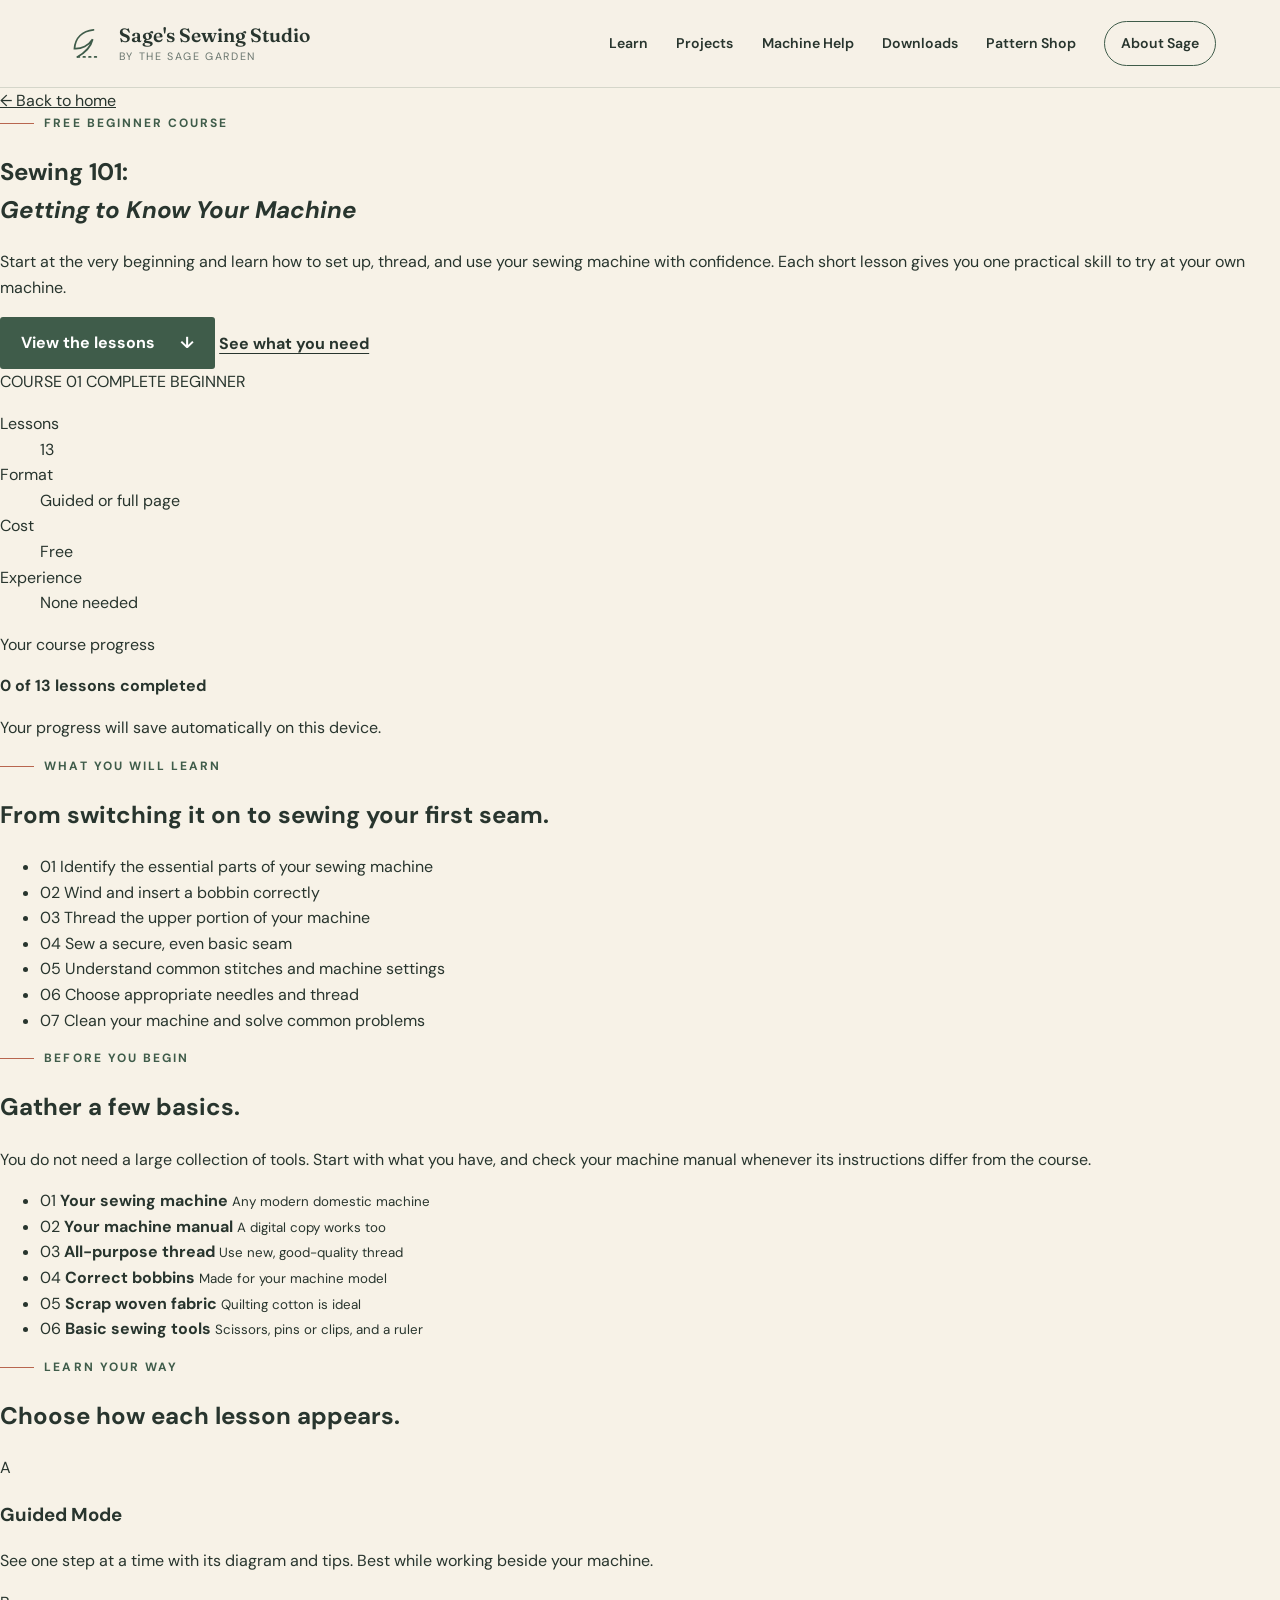
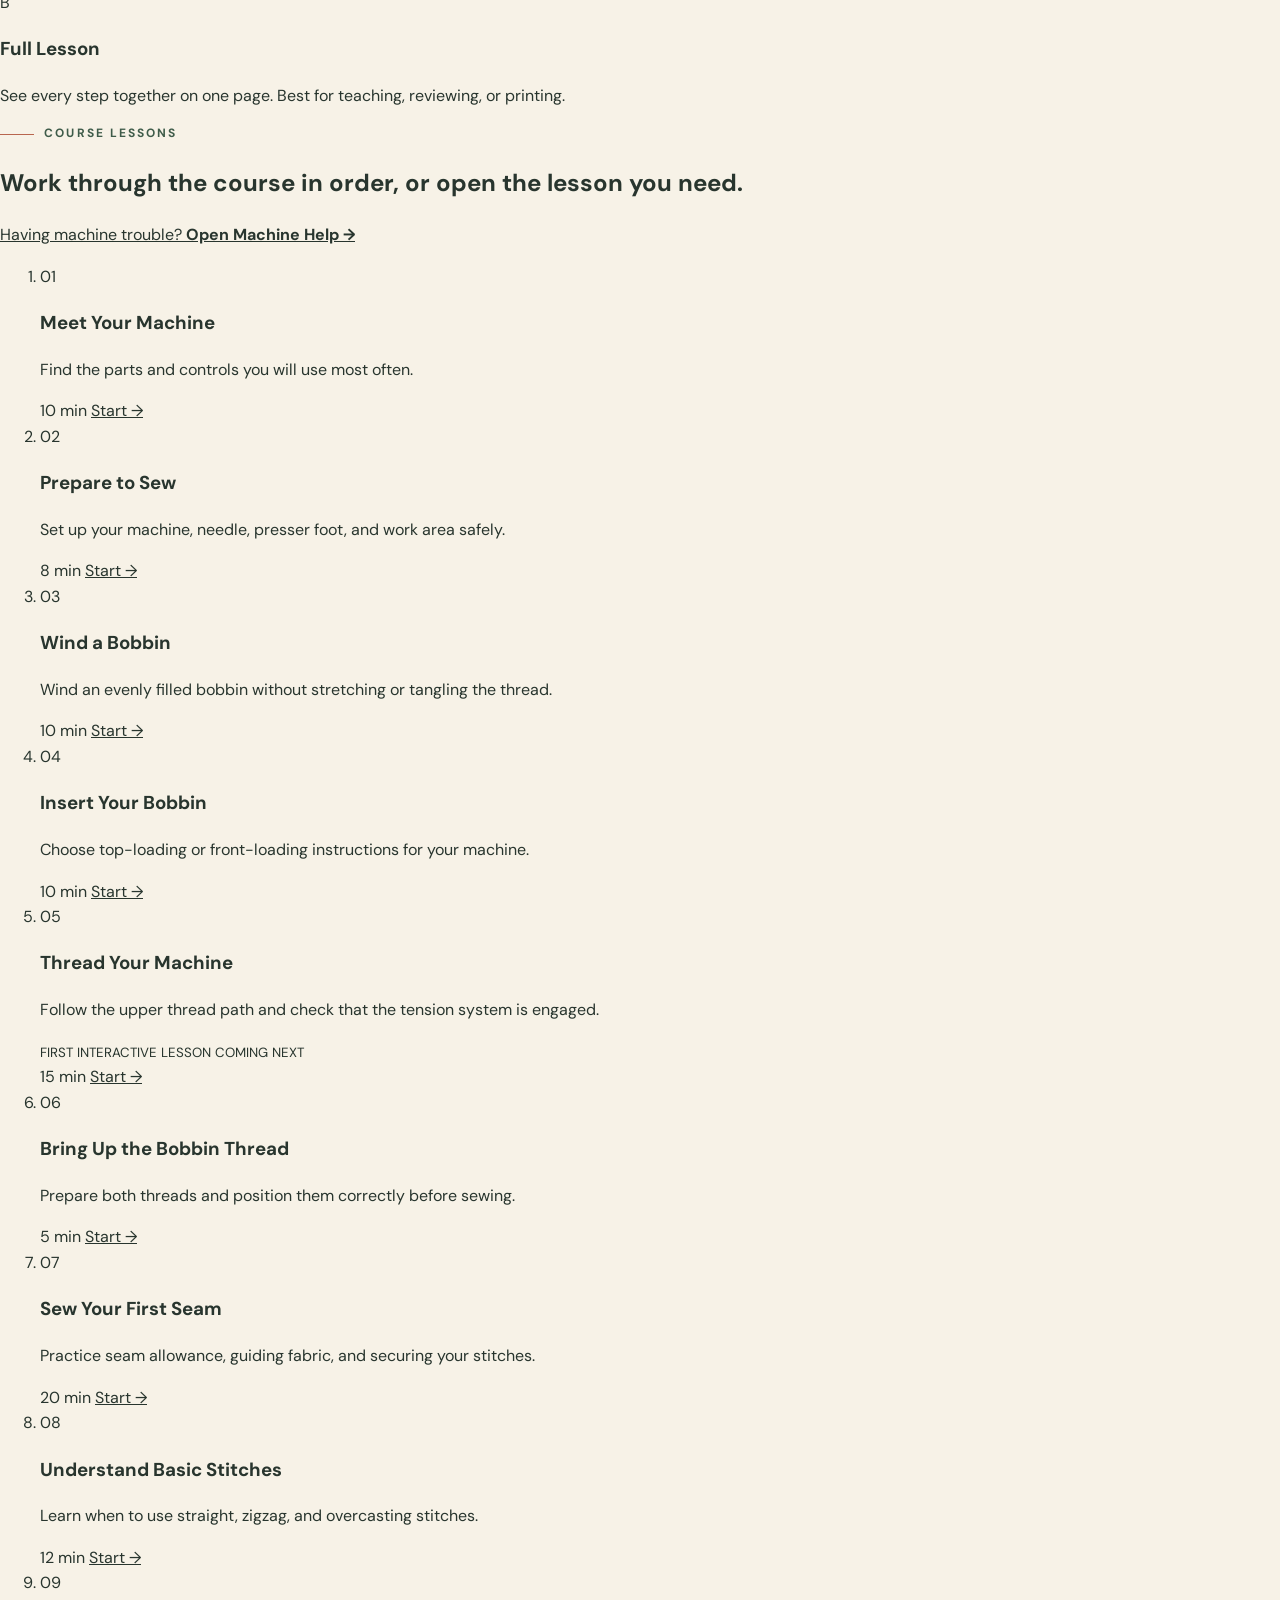
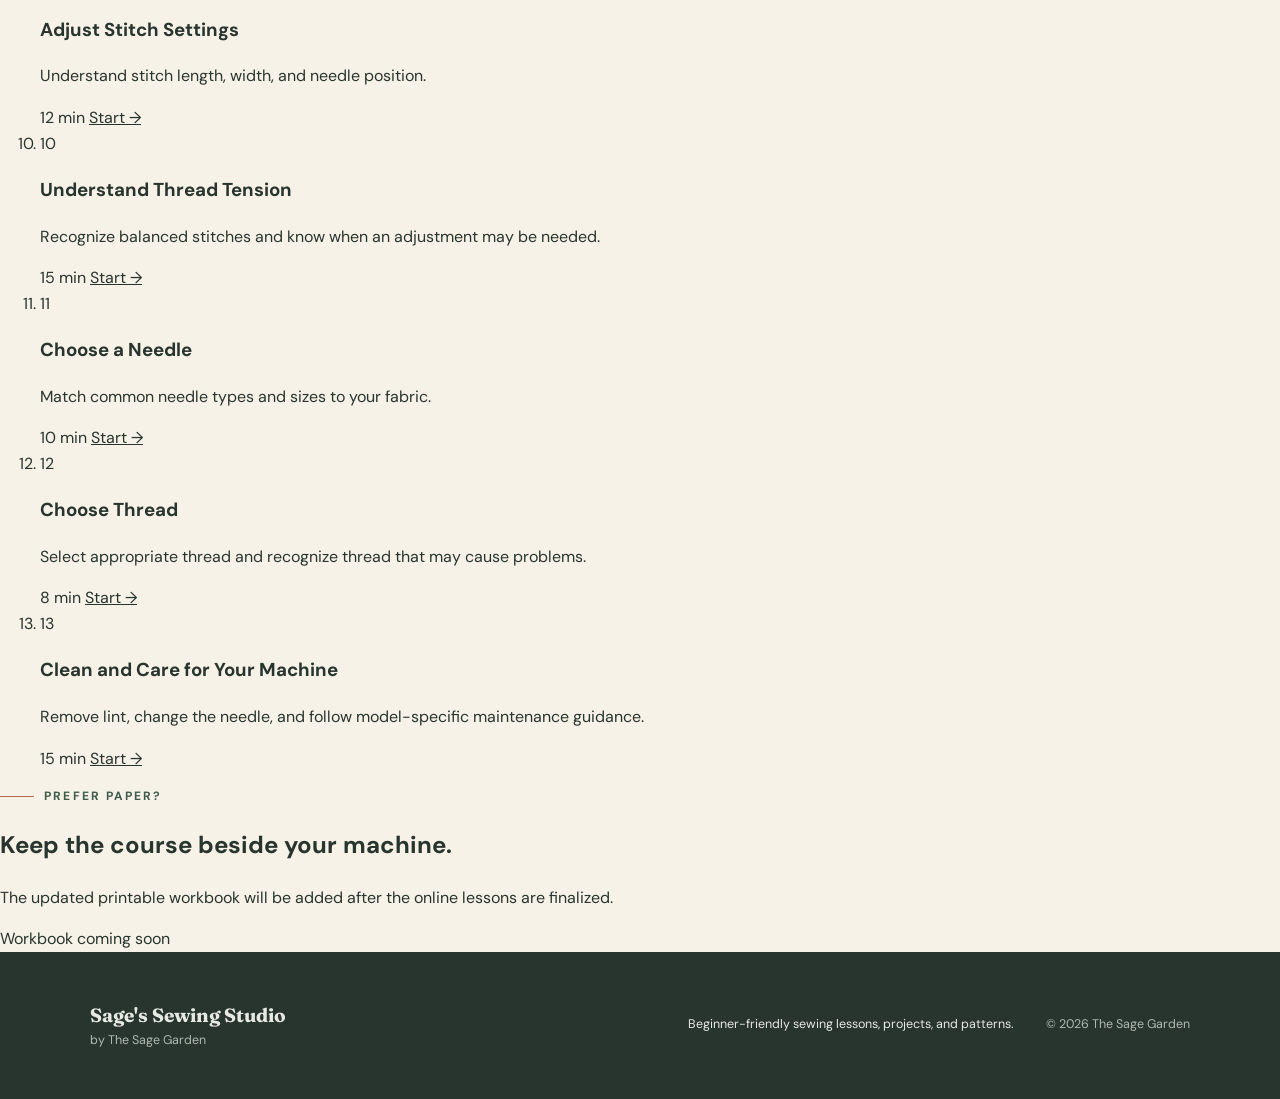
==== course.html @ c6ded62c "Add course.html for Sewing 101 beginner course This HTML file contains the structure and content for" ====
<!doctype html>
<html lang="en">
  <head>
    <meta charset="UTF-8" />
    <meta name="viewport" content="width=device-width, initial-scale=1" />
    <meta
      name="description"
      content="Sewing 101 is a free beginner sewing course from Sage's Sewing Studio."
    />
    <title>Sewing 101 | Sage's Sewing Studio</title>

    <link rel="preconnect" href="https://fonts.googleapis.com" />
    <link rel="preconnect" href="https://fonts.gstatic.com" crossorigin />

    <link
      href="https://fonts.googleapis.com/css2?family=DM+Sans:wght@400;500;600;700&family=Fraunces:opsz,wght@9..144,500;9..144,600&display=swap"
      rel="stylesheet"
    />

    <link rel="stylesheet" href="styles.css" />
    <link rel="stylesheet" href="course.css" />

    <link
      rel="icon"
      type="image/svg+xml"
      href="data:image/svg+xml,%3Csvg xmlns='http://www.w3.org/2000/svg' viewBox='0 0 64 64'%3E%3Crect width='64' height='64' rx='16' fill='%233f5c4a'/%3E%3Cpath d='M41 13c-13 2-22 10-23 23 8 1 17-3 22-10-2 8-8 15-18 20' fill='none' stroke='%23fbf8f0' stroke-width='4' stroke-linecap='round'/%3E%3C/svg%3E"
    />
  </head>

  <body>
    <a class="skip-link" href="#main-content">Skip to content</a>

    <header class="site-header">
      <a class="brand" href="index.html" aria-label="Sage's Sewing Studio home">
        <svg class="brand-mark" viewBox="0 0 52 52" aria-hidden="true">
          <path
            d="M36.5 8.5C22.8 10 14 18.2 13 31.7c8.5.6 17.7-3.8 22.5-11.5-2.2 9-8.5 16.2-19 21.8"
          />
          <path class="stitch" d="M17 42h24" />
        </svg>

        <span>
          <strong>Sage's Sewing Studio</strong>
          <small>by The Sage Garden</small>
        </span>
      </a>

      <button
        class="menu-button"
        type="button"
        aria-expanded="false"
        aria-controls="site-nav"
      >
        <span></span>
        <span></span>
        <span></span>
        <span class="sr-only">Open navigation</span>
      </button>

      <nav id="site-nav" class="site-nav" aria-label="Main navigation">
        <a href="course.html" aria-current="page">Learn</a>
        <a href="index.html#projects">Projects</a>
        <a href="index.html#help">Machine Help</a>
        <a href="index.html#downloads">Downloads</a>
        <a href="index.html#patterns">Pattern Shop</a>
        <a class="nav-about" href="index.html#about">About Sage</a>
      </nav>
    </header>

    <main id="main-content">
      <section class="course-hero">
        <div class="course-hero-copy">
          <a class="back-link" href="index.html">← Back to home</a>

          <p class="eyebrow">
            <span></span>
            Free beginner course
          </p>

          <h1>
            Sewing 101:<br />
            <em>Getting to Know Your Machine</em>
          </h1>

          <p class="course-intro">
            Start at the very beginning and learn how to set up, thread, and use
            your sewing machine with confidence. Each short lesson gives you one
            practical skill to try at your own machine.
          </p>

          <div class="course-hero-actions">
            <a class="button button-primary" href="#lessons">
              View the lessons
              <span aria-hidden="true">↓</span>
            </a>

            <a class="text-link" href="#supplies">See what you need</a>
          </div>
        </div>

        <aside class="course-summary" aria-label="Course summary">
          <div class="summary-top">
            <span>COURSE 01</span>
            <span>COMPLETE BEGINNER</span>
          </div>

          <div class="summary-spool" aria-hidden="true">
            <div class="spool-top"></div>
            <div class="spool-thread"></div>
            <div class="spool-bottom"></div>
            <div class="spool-tail"></div>
          </div>

          <dl>
            <div>
              <dt>Lessons</dt>
              <dd>13</dd>
            </div>

            <div>
              <dt>Format</dt>
              <dd>Guided or full page</dd>
            </div>

            <div>
              <dt>Cost</dt>
              <dd>Free</dd>
            </div>

            <div>
              <dt>Experience</dt>
              <dd>None needed</dd>
            </div>
          </dl>
        </aside>
      </section>

      <section class="course-progress" aria-label="Course progress">
        <div>
          <p>Your course progress</p>
          <strong>
            <span id="completed-count">0</span> of 13 lessons completed
          </strong>
        </div>

        <div class="progress-track" aria-hidden="true">
          <span id="course-progress-bar"></span>
        </div>

        <p class="progress-note">
          Your progress will save automatically on this device.
        </p>
      </section>

      <section class="course-overview">
        <div>
          <p class="eyebrow">
            <span></span>
            What you will learn
          </p>

          <h2>From switching it on to sewing your first seam.</h2>
        </div>

        <ul class="outcome-list">
          <li>
            <span>01</span>
            Identify the essential parts of your sewing machine
          </li>

          <li>
            <span>02</span>
            Wind and insert a bobbin correctly
          </li>

          <li>
            <span>03</span>
            Thread the upper portion of your machine
          </li>

          <li>
            <span>04</span>
            Sew a secure, even basic seam
          </li>

          <li>
            <span>05</span>
            Understand common stitches and machine settings
          </li>

          <li>
            <span>06</span>
            Choose appropriate needles and thread
          </li>

          <li>
            <span>07</span>
            Clean your machine and solve common problems
          </li>
        </ul>
      </section>

      <section id="supplies" class="supplies-section">
        <div class="supplies-copy">
          <p class="eyebrow">
            <span></span>
            Before you begin
          </p>

          <h2>Gather a few basics.</h2>

          <p>
            You do not need a large collection of tools. Start with what you
            have, and check your machine manual whenever its instructions differ
            from the course.
          </p>
        </div>

        <ul class="supply-list">
          <li>
            <span aria-hidden="true">01</span>
            <strong>Your sewing machine</strong>
            <small>Any modern domestic machine</small>
          </li>

          <li>
            <span aria-hidden="true">02</span>
            <strong>Your machine manual</strong>
            <small>A digital copy works too</small>
          </li>

          <li>
            <span aria-hidden="true">03</span>
            <strong>All-purpose thread</strong>
            <small>Use new, good-quality thread</small>
          </li>

          <li>
            <span aria-hidden="true">04</span>
            <strong>Correct bobbins</strong>
            <small>Made for your machine model</small>
          </li>

          <li>
            <span aria-hidden="true">05</span>
            <strong>Scrap woven fabric</strong>
            <small>Quilting cotton is ideal</small>
          </li>

          <li>
            <span aria-hidden="true">06</span>
            <strong>Basic sewing tools</strong>
            <small>Scissors, pins or clips, and a ruler</small>
          </li>
        </ul>
      </section>

      <section class="view-options">
        <div class="view-heading">
          <p class="eyebrow">
            <span></span>
            Learn your way
          </p>

          <h2>Choose how each lesson appears.</h2>
        </div>

        <article>
          <span class="view-number">A</span>
          <h3>Guided Mode</h3>
          <p>
            See one step at a time with its diagram and tips. Best while working
            beside your machine.
          </p>
        </article>

        <article>
          <span class="view-number">B</span>
          <h3>Full Lesson</h3>
          <p>
            See every step together on one page. Best for teaching, reviewing,
            or printing.
          </p>
        </article>
      </section>

      <section id="lessons" class="lessons-section">
        <div class="lessons-heading">
          <div>
            <p class="eyebrow">
              <span></span>
              Course lessons
            </p>

            <h2>
              Work through the course in order, or open the lesson you need.
            </h2>
          </div>

          <a class="help-link" href="index.html#help">
            Having machine trouble?
            <strong>Open Machine Help →</strong>
          </a>
        </div>

        <ol class="lesson-list">
          <li class="lesson-row" data-lesson="1">
            <span class="lesson-number">01</span>

            <div>
              <h3>Meet Your Machine</h3>
              <p>Find the parts and controls you will use most often.</p>
            </div>

            <span class="lesson-time">10 min</span>

            <a href="#" aria-label="Open lesson 1, Meet Your Machine">
              Start <span>→</span>
            </a>
          </li>

          <li class="lesson-row" data-lesson="2">
            <span class="lesson-number">02</span>

            <div>
              <h3>Prepare to Sew</h3>
              <p>
                Set up your machine, needle, presser foot, and work area safely.
              </p>
            </div>

            <span class="lesson-time">8 min</span>

            <a href="#" aria-label="Open lesson 2, Prepare to Sew">
              Start <span>→</span>
            </a>
          </li>

          <li class="lesson-row" data-lesson="3">
            <span class="lesson-number">03</span>

            <div>
              <h3>Wind a Bobbin</h3>
              <p>
                Wind an evenly filled bobbin without stretching or tangling the
                thread.
              </p>
            </div>

            <span class="lesson-time">10 min</span>

            <a href="#" aria-label="Open lesson 3, Wind a Bobbin">
              Start <span>→</span>
            </a>
          </li>

          <li class="lesson-row" data-lesson="4">
            <span class="lesson-number">04</span>

            <div>
              <h3>Insert Your Bobbin</h3>
              <p>
                Choose top-loading or front-loading instructions for your
                machine.
              </p>
            </div>

            <span class="lesson-time">10 min</span>

            <a href="#" aria-label="Open lesson 4, Insert Your Bobbin">
              Start <span>→</span>
            </a>
          </li>

          <li class="lesson-row featured-lesson" data-lesson="5">
            <span class="lesson-number">05</span>

            <div>
              <h3>Thread Your Machine</h3>
              <p>
                Follow the upper thread path and check that the tension system
                is engaged.
              </p>
              <small>FIRST INTERACTIVE LESSON COMING NEXT</small>
            </div>

            <span class="lesson-time">15 min</span>

            <a href="#" aria-label="Open lesson 5, Thread Your Machine">
              Start <span>→</span>
            </a>
          </li>

          <li class="lesson-row" data-lesson="6">
            <span class="lesson-number">06</span>

            <div>
              <h3>Bring Up the Bobbin Thread</h3>
              <p>
                Prepare both threads and position them correctly before sewing.
              </p>
            </div>

            <span class="lesson-time">5 min</span>

            <a href="#" aria-label="Open lesson 6, Bring Up the Bobbin Thread">
              Start <span>→</span>
            </a>
          </li>

          <li class="lesson-row" data-lesson="7">
            <span class="lesson-number">07</span>

            <div>
              <h3>Sew Your First Seam</h3>
              <p>
                Practice seam allowance, guiding fabric, and securing your
                stitches.
              </p>
            </div>

            <span class="lesson-time">20 min</span>

            <a href="#" aria-label="Open lesson 7, Sew Your First Seam">
              Start <span>→</span>
            </a>
          </li>

          <li class="lesson-row" data-lesson="8">
            <span class="lesson-number">08</span>

            <div>
              <h3>Understand Basic Stitches</h3>
              <p>
                Learn when to use straight, zigzag, and overcasting stitches.
              </p>
            </div>

            <span class="lesson-time">12 min</span>

            <a href="#" aria-label="Open lesson 8, Understand Basic Stitches">
              Start <span>→</span>
            </a>
          </li>

          <li class="lesson-row" data-lesson="9">
            <span class="lesson-number">09</span>

            <div>
              <h3>Adjust Stitch Settings</h3>
              <p>Understand stitch length, width, and needle position.</p>
            </div>

            <span class="lesson-time">12 min</span>

            <a href="#" aria-label="Open lesson 9, Adjust Stitch Settings">
              Start <span>→</span>
            </a>
          </li>

          <li class="lesson-row" data-lesson="10">
            <span class="lesson-number">10</span>

            <div>
              <h3>Understand Thread Tension</h3>
              <p>
                Recognize balanced stitches and know when an adjustment may be
                needed.
              </p>
            </div>

            <span class="lesson-time">15 min</span>

            <a href="#" aria-label="Open lesson 10, Understand Thread Tension">
              Start <span>→</span>
            </a>
          </li>

          <li class="lesson-row" data-lesson="11">
            <span class="lesson-number">11</span>

            <div>
              <h3>Choose a Needle</h3>
              <p>Match common needle types and sizes to your fabric.</p>
            </div>

            <span class="lesson-time">10 min</span>

            <a href="#" aria-label="Open lesson 11, Choose a Needle">
              Start <span>→</span>
            </a>
          </li>

          <li class="lesson-row" data-lesson="12">
            <span class="lesson-number">12</span>

            <div>
              <h3>Choose Thread</h3>
              <p>
                Select appropriate thread and recognize thread that may cause
                problems.
              </p>
            </div>

            <span class="lesson-time">8 min</span>

            <a href="#" aria-label="Open lesson 12, Choose Thread">
              Start <span>→</span>
            </a>
          </li>

          <li class="lesson-row" data-lesson="13">
            <span class="lesson-number">13</span>

            <div>
              <h3>Clean and Care for Your Machine</h3>
              <p>
                Remove lint, change the needle, and follow model-specific
                maintenance guidance.
              </p>
            </div>

            <span class="lesson-time">15 min</span>

            <a
              href="#"
              aria-label="Open lesson 13, Clean and Care for Your Machine"
            >
              Start <span>→</span>
            </a>
          </li>
        </ol>
      </section>

      <section class="workbook-banner">
        <div>
          <p class="eyebrow">
            <span></span>
            Prefer paper?
          </p>

          <h2>Keep the course beside your machine.</h2>

          <p>
            The updated printable workbook will be added after the online
            lessons are finalized.
          </p>
        </div>

        <span class="coming-soon-button">Workbook coming soon</span>
      </section>
    </main>

    <footer class="site-footer">
      <div class="footer-brand">
        <strong>Sage's Sewing Studio</strong>
        <span>by The Sage Garden</span>
      </div>

      <p>Beginner-friendly sewing lessons, projects, and patterns.</p>

      <p class="footer-copy">
        © <span id="year"></span> The Sage Garden
      </p>
    </footer>

    <script src="app.js"></script>
  </body>
</html>
---- styles.css ----
:root {
  --ink: #28352e;
  --forest: #3f5c4a;
  --forest-dark: #2d4436;
  --sage: #93a58f;
  --sage-light: #dfe7da;
  --cream: #f7f2e7;
  --paper: #fffdf8;
  --linen: #eee4d4;
  --terracotta: #b8664f;
  --gold: #d4a64f;
  --border: #cfc7b8;
  --sans: "DM Sans", system-ui, sans-serif;
  --serif: "Fraunces", Georgia, serif;
}

* {
  box-sizing: border-box;
}

html {
  scroll-behavior: smooth;
}

body {
  margin: 0;
  color: var(--ink);
  background: var(--cream);
  font-family: var(--sans);
  font-size: 16px;
  line-height: 1.6;
}

a {
  color: inherit;
}

.skip-link {
  position: fixed;
  left: 1rem;
  top: -5rem;
  z-index: 100;
  padding: 0.7rem 1rem;
  background: var(--ink);
  color: white;
}

.skip-link:focus {
  top: 1rem;
}

.sr-only {
  position: absolute;
  width: 1px;
  height: 1px;
  overflow: hidden;
  clip: rect(0, 0, 0, 0);
  white-space: nowrap;
}

/* Header */

.site-header {
  min-height: 88px;
  padding: 0 clamp(1.25rem, 5vw, 5rem);
  display: flex;
  align-items: center;
  justify-content: space-between;
  gap: 2rem;
  background: rgba(247, 242, 231, 0.94);
  border-bottom: 1px solid rgba(63, 92, 74, 0.18);
  position: relative;
  z-index: 20;
}

.brand {
  display: flex;
  align-items: center;
  gap: 0.8rem;
  text-decoration: none;
  line-height: 1.05;
}

.brand-mark {
  width: 42px;
  fill: none;
  stroke: var(--forest);
  stroke-width: 2.2;
  stroke-linecap: round;
}

.brand-mark .stitch {
  stroke-dasharray: 2 5;
}

.brand strong {
  display: block;
  font-family: var(--serif);
  font-size: 1.2rem;
  font-weight: 600;
}

.brand small {
  display: block;
  margin-top: 0.35rem;
  font-size: 0.67rem;
  letter-spacing: 0.15em;
  text-transform: uppercase;
  color: #69756e;
}

.site-nav {
  display: flex;
  align-items: center;
  gap: clamp(1rem, 2.2vw, 2rem);
}

.site-nav a {
  font-size: 0.88rem;
  font-weight: 600;
  text-decoration: none;
}

.site-nav a:hover {
  color: var(--terracotta);
}

.site-nav .nav-about {
  padding: 0.65rem 1rem;
  border: 1px solid var(--forest);
  border-radius: 999px;
}

.menu-button {
  display: none;
  background: none;
  border: 0;
  padding: 0.5rem;
}

.menu-button span:not(.sr-only) {
  display: block;
  width: 24px;
  height: 2px;
  margin: 5px;
  background: var(--ink);
}

/* Hero */

.hero {
  min-height: 670px;
  display: grid;
  grid-template-columns: minmax(0, 1.02fr) minmax(420px, 0.98fr);
  overflow: hidden;
}

.hero-copy {
  padding: clamp(4rem, 8vw, 8rem) clamp(2rem, 7vw, 7.5rem);
  align-self: center;
}

.eyebrow {
  margin: 0 0 1.25rem;
  display: flex;
  align-items: center;
  gap: 0.65rem;
  font-size: 0.75rem;
  font-weight: 700;
  letter-spacing: 0.17em;
  text-transform: uppercase;
  color: var(--forest);
}

.eyebrow span {
  width: 34px;
  height: 1px;
  background: var(--terracotta);
}

.hero h1 {
  max-width: 740px;
  margin: 0;
  font-family: var(--serif);
  font-size: clamp(3.6rem, 6.3vw, 6.6rem);
  font-weight: 500;
  line-height: 0.96;
  letter-spacing: -0.045em;
}

.hero h1 em {
  color: var(--terracotta);
  font-weight: 500;
}

.hero-intro {
  max-width: 600px;
  margin: 2rem 0;
  font-size: 1.12rem;
  color: #56625b;
}

.hero-actions {
  display: flex;
  align-items: center;
  gap: 1.7rem;
  flex-wrap: wrap;
}

.button {
  min-height: 50px;
  padding: 0.85rem 1.3rem;
  display: inline-flex;
  align-items: center;
  justify-content: center;
  gap: 1.6rem;
  border-radius: 3px;
  font-weight: 700;
  text-decoration: none;
}

.button-primary {
  background: var(--forest);
  color: white;
}

.button-primary:hover {
  background: var(--forest-dark);
}

.button-dark {
  background: var(--ink);
  color: white;
}

.text-link {
  font-weight: 700;
  text-underline-offset: 5px;
}

.hero-details {
  margin: 3.5rem 0 0;
  padding: 0;
  display: flex;
  gap: clamp(1.4rem, 4vw, 3.8rem);
  list-style: none;
  font-size: 0.76rem;
  color: #657169;
}

.hero-details li {
  display: grid;
}

.hero-details strong {
  font-family: var(--serif);
  font-size: 1.2rem;
  font-weight: 600;
  color: var(--ink);
}

/* Sewing-machine illustration */

.hero-visual {
  min-height: 670px;
  position: relative;
  display: grid;
  place-items: center;
  background-color: var(--sage-light);
  background-image:
    linear-gradient(rgba(63, 92, 74, 0.08) 1px, transparent 1px),
    linear-gradient(90deg, rgba(63, 92, 74, 0.08) 1px, transparent 1px);
  background-size: 34px 34px;
}

.lesson-card {
  width: min(78%, 500px);
  padding: 1.5rem;
  position: relative;
  z-index: 3;
  transform: rotate(-1.5deg);
  background: var(--paper);
  border: 1px solid #d8cebd;
  box-shadow: 0 24px 60px rgba(45, 68, 54, 0.18);
}

.lesson-card::after {
  content: "";
  position: absolute;
  inset: 10px;
  border: 1px dashed rgba(184, 102, 79, 0.35);
  pointer-events: none;
}

.lesson-card-top {
  position: relative;
  z-index: 1;
  display: flex;
  justify-content: space-between;
  font-size: 0.63rem;
  font-weight: 700;
  letter-spacing: 0.15em;
  color: var(--forest);
}

.machine-illustration {
  width: 100%;
  margin: 1.1rem 0 0.2rem;
  fill: none;
  stroke: var(--forest);
  stroke-width: 4;
  stroke-linecap: round;
  stroke-linejoin: round;
}

.machine-illustration .thread-line {
  stroke: var(--terracotta);
  stroke-width: 3;
  stroke-dasharray: 7 7;
}

.lesson-card-copy {
  position: relative;
  z-index: 1;
  padding: 0 1rem 1rem;
}

.lesson-card-copy p {
  margin: 0;
  font-size: 0.72rem;
  color: #6c766e;
}

.lesson-card-copy h2 {
  margin: 0.1rem 0 0.8rem;
  font-family: var(--serif);
  font-size: clamp(1.6rem, 3vw, 2.3rem);
  font-weight: 500;
}

.mini-progress {
  height: 5px;
  background: #e7dfd1;
  border-radius: 10px;
  overflow: hidden;
}

.mini-progress span {
  display: block;
  width: 14%;
  height: 100%;
  background: var(--terracotta);
}

.lesson-card-copy small {
  display: block;
  margin-top: 0.65rem;
  color: #6c766e;
}

.fabric-swatch {
  position: absolute;
  width: 145px;
  height: 170px;
  border-radius: 45% 55% 50% 45%;
  opacity: 0.85;
}

.swatch-one {
  top: 7%;
  right: 4%;
  background: var(--terracotta);
  transform: rotate(18deg);
}

.swatch-two {
  bottom: 4%;
  left: 4%;
  background: var(--gold);
  transform: rotate(-22deg);
}

.pin-cushion {
  width: 100px;
  height: 68px;
  position: absolute;
  bottom: 6%;
  right: 8%;
  z-index: 4;
  border-radius: 50%;
  background: var(--forest);
  transform: rotate(8deg);
}

.pin-cushion i {
  width: 2px;
  height: 48px;
  position: absolute;
  bottom: 45px;
  background: #725c49;
  transform-origin: bottom;
}

.pin-cushion i::before {
  content: "";
  width: 8px;
  height: 8px;
  position: absolute;
  left: -3px;
  top: -5px;
  border-radius: 50%;
  background: var(--terracotta);
}

.pin-cushion i:nth-child(1) {
  left: 28px;
  transform: rotate(-18deg);
}

.pin-cushion i:nth-child(2) {
  left: 51px;
  height: 58px;
}

.pin-cushion i:nth-child(3) {
  left: 72px;
  transform: rotate(16deg);
}

.thread-tail {
  width: 180px;
  height: 130px;
  position: absolute;
  top: 6%;
  left: 2%;
  border: 3px solid rgba(63, 92, 74, 0.45);
  border-color: rgba(63, 92, 74, 0.45) transparent transparent;
  border-radius: 50%;
  transform: rotate(-20deg);
}

/* Course section */

.course-section {
  padding: clamp(5rem, 9vw, 8rem) clamp(1.5rem, 7vw, 7.5rem);
  background: var(--paper);
}

.section-heading {
  max-width: 1200px;
  margin: 0 auto 3rem;
  display: grid;
  grid-template-columns: 1fr 1fr;
  align-items: end;
  gap: 4rem;
}

.section-heading h2,
.pattern-preview h2 {
  margin: 0;
  font-family: var(--serif);
  font-size: clamp(2.5rem, 4.5vw, 4.2rem);
  line-height: 1.05;
  font-weight: 500;
}

.section-heading > p {
  max-width: 560px;
  margin: 0;
  color: #657169;
}

.course-card {
  max-width: 1200px;
  margin: auto;
  padding: clamp(2rem, 4vw, 3.2rem);
  display: grid;
  grid-template-columns: auto 1fr auto;
  align-items: center;
  gap: clamp(1.5rem, 4vw, 4rem);
  border: 1px solid var(--border);
  background: var(--cream);
}

.course-number {
  align-self: start;
  font-family: var(--serif);
  font-size: 4.8rem;
  line-height: 0.8;
  color: #c5b9a6;
}

.course-label {
  margin: 0 0 0.45rem;
  font-size: 0.7rem;
  font-weight: 700;
  letter-spacing: 0.15em;
  color: var(--terracotta);
}

.course-info h3 {
  margin: 0 0 0.7rem;
  font-family: var(--serif);
  font-size: clamp(1.8rem, 3vw, 2.7rem);
  font-weight: 500;
}

.course-info > p {
  max-width: 650px;
  color: #59655e;
}

.course-meta {
  display: flex;
  flex-wrap: wrap;
  gap: 0.6rem 1.3rem;
  font-size: 0.74rem;
  font-weight: 600;
  color: var(--forest);
}

.course-meta span::before {
  content: "✓";
  margin-right: 0.35rem;
  color: var(--terracotta);
}

.course-action {
  min-width: 210px;
  display: grid;
  gap: 1rem;
}

.course-level {
  justify-self: end;
  padding: 0.35rem 0.65rem;
  font-size: 0.68rem;
  font-weight: 700;
  background: var(--sage-light);
  border-radius: 999px;
  color: var(--forest-dark);
}

/* Main pathways */

.pathways {
  display: grid;
  grid-template-columns: repeat(3, 1fr);
}

.pathway-card {
  min-height: 370px;
  padding: clamp(2.2rem, 4vw, 4rem);
  display: flex;
  flex-direction: column;
  align-items: flex-start;
}

.pathway-card > p:first-of-type {
  margin: auto 0 0.4rem;
  font-size: 0.68rem;
  font-weight: 700;
  letter-spacing: 0.16em;
}

.pathway-card h2 {
  margin: 0;
  font-family: var(--serif);
  font-size: 2.2rem;
  font-weight: 500;
}

.pathway-card > p:not(:first-of-type) {
  max-width: 390px;
}

.pathway-card a {
  margin-top: 1rem;
  font-weight: 700;
  text-underline-offset: 5px;
}

.pathway-icon {
  width: 52px;
  height: 52px;
  display: grid;
  place-items: center;
  border: 1px solid currentColor;
  border-radius: 50%;
  font-family: var(--serif);
  font-size: 1.5rem;
}

.pathway-projects {
  background: var(--linen);
}

.pathway-help {
  background: var(--forest);
  color: white;
}

.pathway-downloads {
  background: var(--terracotta);
  color: white;
}

/* Note from Sage */

.teacher-note {
  padding: clamp(5rem, 10vw, 9rem) 1.5rem;
  text-align: center;
  background: var(--paper);
}

.note-label {
  display: inline-block;
  padding-bottom: 0.45rem;
  border-bottom: 1px solid var(--terracotta);
  font-size: 0.68rem;
  font-weight: 700;
  letter-spacing: 0.18em;
  color: var(--terracotta);
}

.teacher-note blockquote {
  max-width: 930px;
  margin: 2rem auto 1rem;
  font-family: var(--serif);
  font-size: clamp(2rem, 4vw, 3.5rem);
  line-height: 1.25;
  font-weight: 500;
}

.teacher-note p {
  color: #657169;
}

/* Pattern preview */

.pattern-preview {
  padding: clamp(5rem, 9vw, 8rem) clamp(1.5rem, 12vw, 12rem);
  background: var(--sage-light);
}

.pattern-preview h2 {
  max-width: 760px;
}

.pattern-preview > p:last-child {
  max-width: 670px;
  margin-top: 1.5rem;
  font-size: 1.05rem;
  color: #59655e;
}

/* Footer */

.site-footer {
  padding: 3rem clamp(1.5rem, 7vw, 7.5rem);
  display: grid;
  grid-template-columns: 1fr auto auto;
  align-items: center;
  gap: 2rem;
  background: var(--ink);
  color: #e7e9e5;
  font-size: 0.78rem;
}

.footer-brand {
  display: grid;
}

.footer-brand strong {
  font-family: var(--serif);
  font-size: 1.2rem;
}

.footer-brand span {
  color: #aeb9b1;
}

.footer-copy {
  color: #aeb9b1;
}

/* Tablet */

@media (max-width: 1020px) {
  .menu-button {
    display: block;
  }

  .site-nav {
    display: none;
    position: absolute;
    left: 0;
    right: 0;
    top: 88px;
    padding: 1.5rem;
    flex-direction: column;
    align-items: stretch;
    background: var(--paper);
    border-bottom: 1px solid var(--border);
  }

  .site-nav.open {
    display: flex;
  }

  .site-nav .nav-about {
    border: 0;
    padding: 0;
  }

  .hero {
    grid-template-columns: 1fr;
  }

  .hero-copy {
    padding-top: 5rem;
    padding-bottom: 5rem;
  }

  .hero-visual {
    min-height: 590px;
  }

  .course-card {
    grid-template-columns: auto 1fr;
  }

  .course-action {
    grid-column: 2;
    grid-template-columns: auto 1fr;
    align-items: center;
  }

  .course-level {
    justify-self: start;
  }

  .pathways {
    grid-template-columns: 1fr;
  }

  .pathway-card {
    min-height: 300px;
  }
}

/* Mobile */

@media (max-width: 700px) {
  .site-header {
    min-height: 76px;
    padding-inline: 1rem;
  }

  .site-nav {
    top: 76px;
  }

  .brand-mark {
    width: 36px;
  }

  .brand strong {
    font-size: 1rem;
  }

  .brand small {
    font-size: 0.58rem;
  }

  .hero h1 {
    font-size: clamp(3rem, 14vw, 4.4rem);
  }

  .hero-copy {
    padding: 4rem 1.25rem;
  }

  .hero-details {
    gap: 1rem;
    justify-content: space-between;
  }

  .hero-details li {
    max-width: 95px;
  }

  .hero-visual {
    min-height: 490px;
  }

  .lesson-card {
    width: 85%;
  }

  .pin-cushion {
    transform: scale(0.75) rotate(8deg);
    right: 2%;
  }

  .section-heading {
    grid-template-columns: 1fr;
    gap: 1.2rem;
  }

  .course-card {
    grid-template-columns: 1fr;
  }

  .course-number {
    font-size: 3.6rem;
  }

  .course-action {
    grid-column: auto;
    grid-template-columns: 1fr;
  }

  .course-action .button {
    width: 100%;
  }

  .site-footer {
    grid-template-columns: 1fr;
    gap: 0.5rem;
  }
}

@media (prefers-reduced-motion: reduce) {
  html {
    scroll-behavior: auto;
  }
}
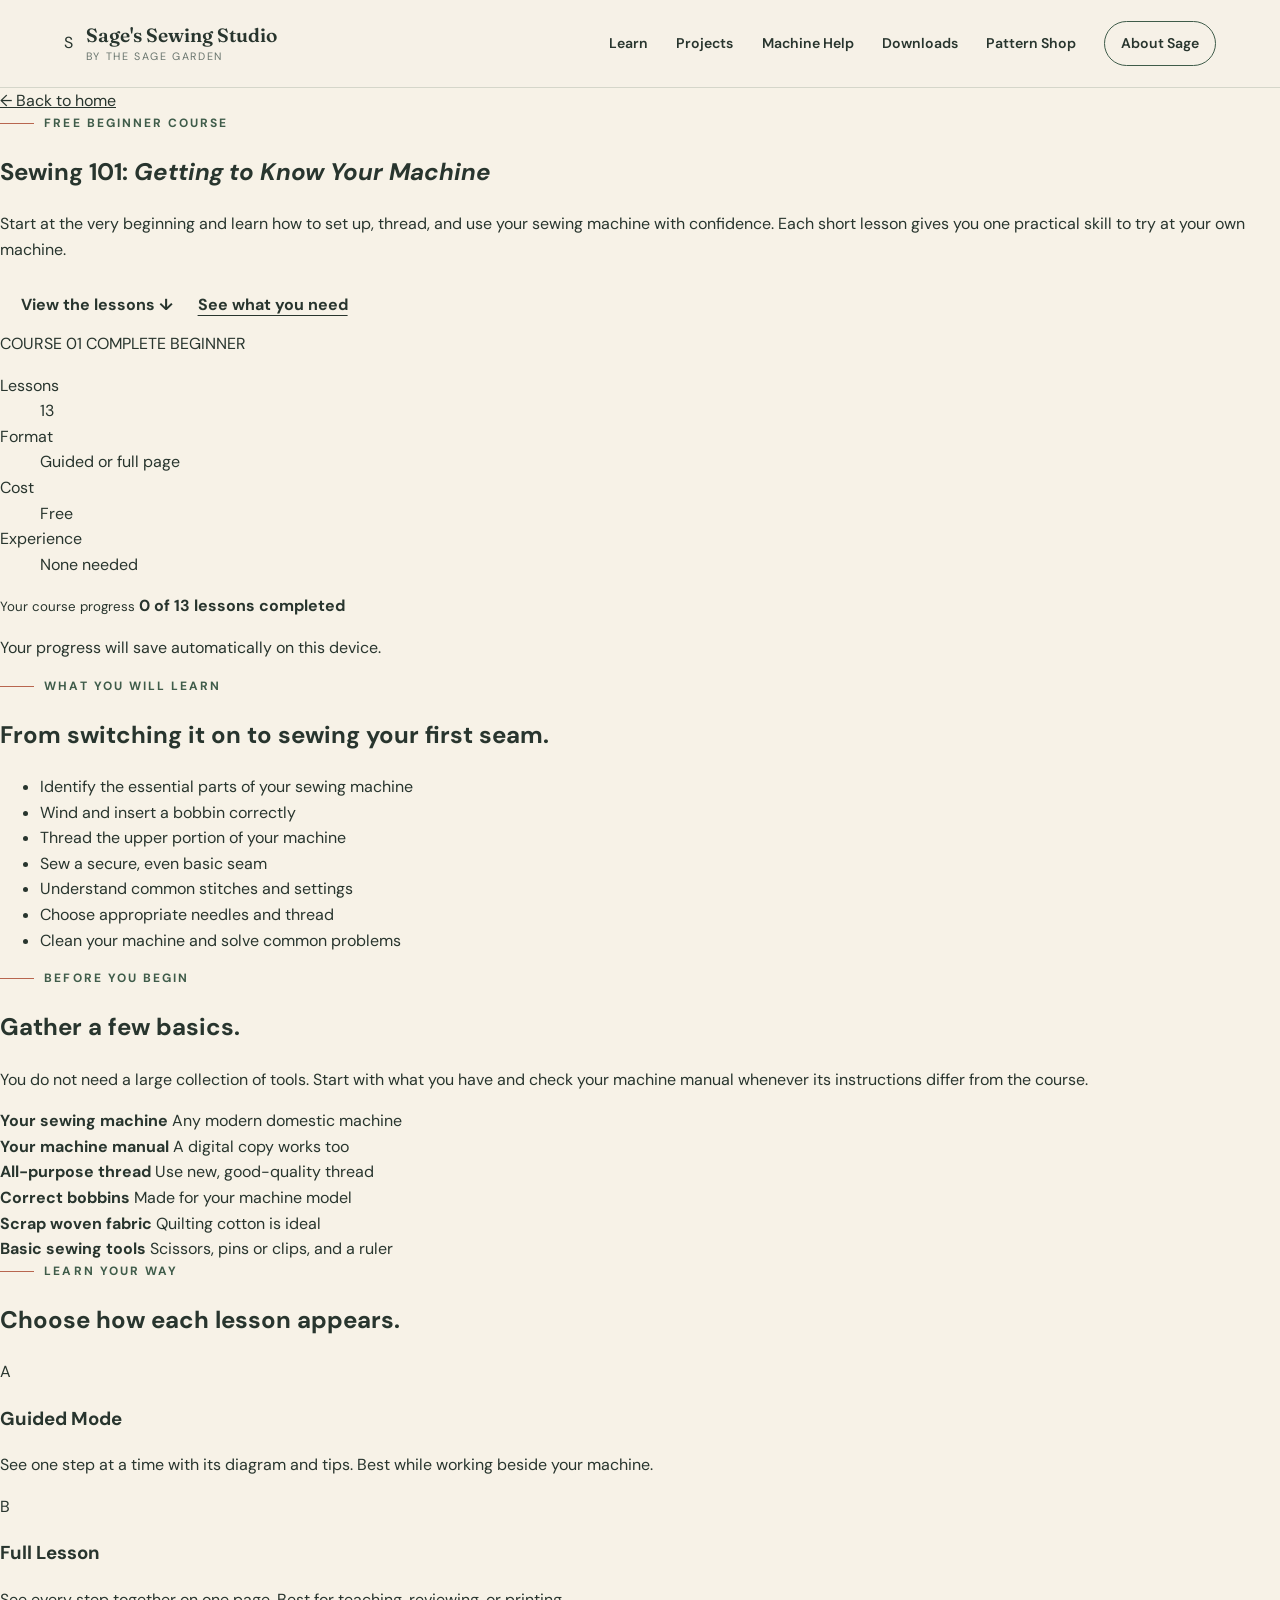
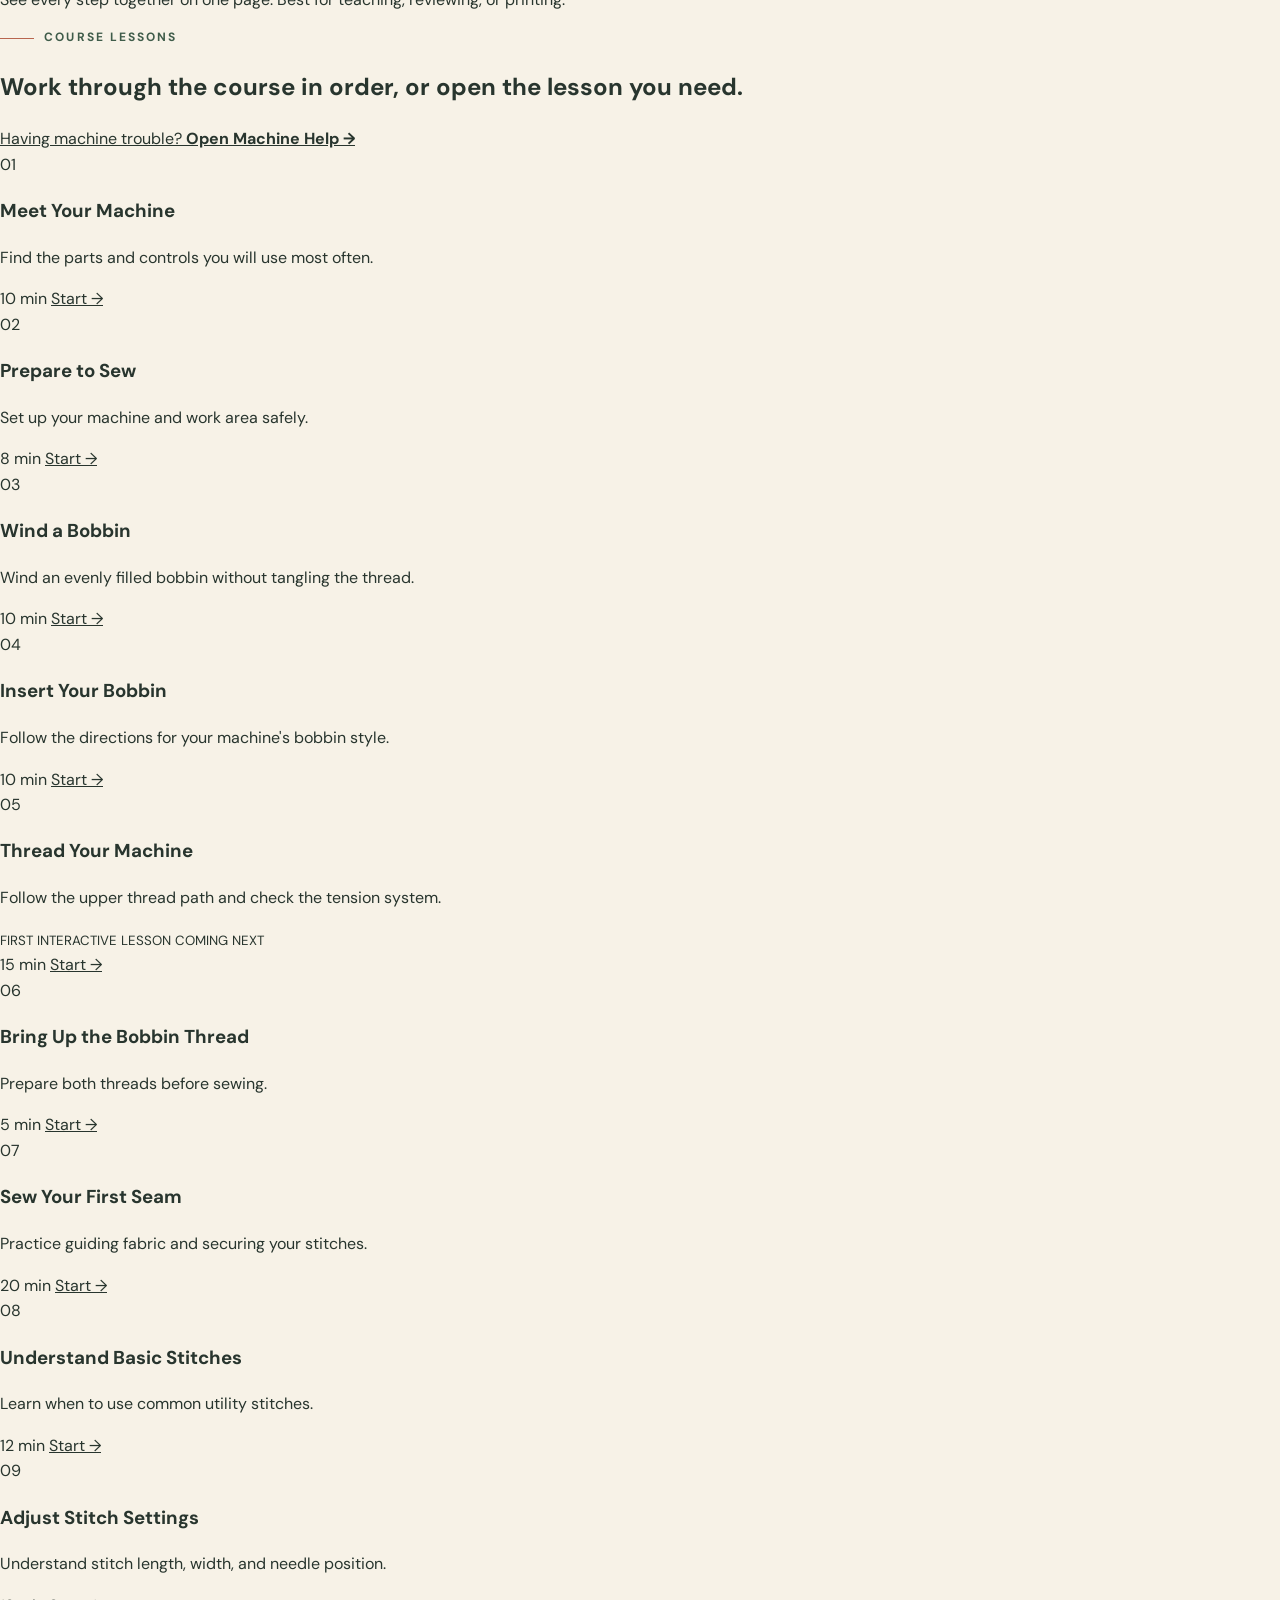
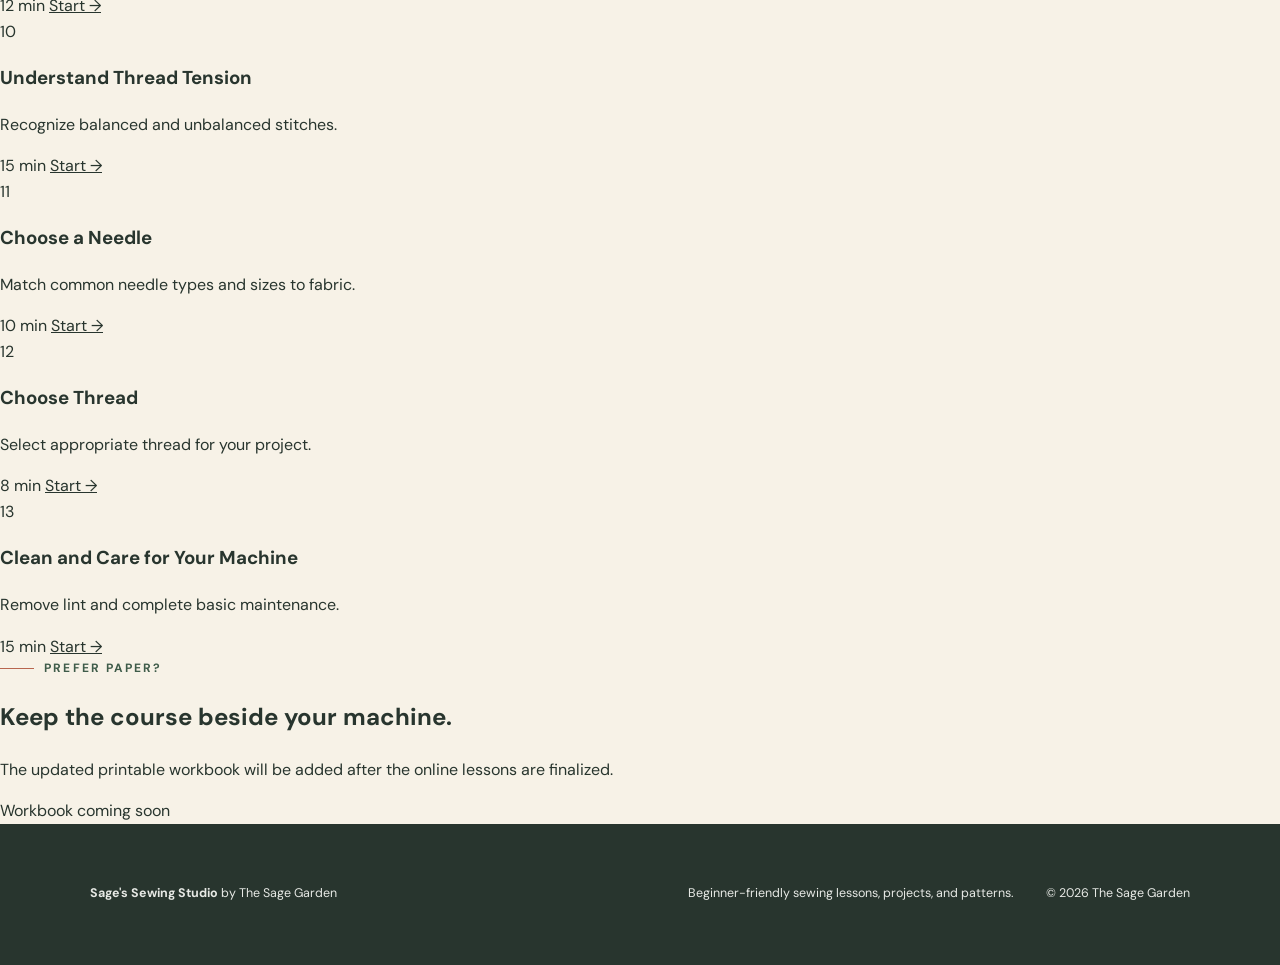
==== commit e6fd3ebd: "Refactor course.html structure and update description Updated the course description and improved th" ====
--- a/course.html
+++ b/course.html
@@ -1,569 +1,456 @@
 <!doctype html>
 <html lang="en">
-  <head>
-    <meta charset="UTF-8" />
-    <meta name="viewport" content="width=device-width, initial-scale=1" />
-    <meta
-      name="description"
-      content="Sewing 101 is a free beginner sewing course from Sage's Sewing Studio."
-    />
-    <title>Sewing 101 | Sage's Sewing Studio</title>
-
-    <link rel="preconnect" href="https://fonts.googleapis.com" />
-    <link rel="preconnect" href="https://fonts.gstatic.com" crossorigin />
-
-    <link
-      href="https://fonts.googleapis.com/css2?family=DM+Sans:wght@400;500;600;700&family=Fraunces:opsz,wght@9..144,500;9..144,600&display=swap"
-      rel="stylesheet"
-    />
-
-    <link rel="stylesheet" href="styles.css" />
-    <link rel="stylesheet" href="course.css" />
-
-    <link
-      rel="icon"
-      type="image/svg+xml"
-      href="data:image/svg+xml,%3Csvg xmlns='http://www.w3.org/2000/svg' viewBox='0 0 64 64'%3E%3Crect width='64' height='64' rx='16' fill='%233f5c4a'/%3E%3Cpath d='M41 13c-13 2-22 10-23 23 8 1 17-3 22-10-2 8-8 15-18 20' fill='none' stroke='%23fbf8f0' stroke-width='4' stroke-linecap='round'/%3E%3C/svg%3E"
-    />
-  </head>
-
-  <body>
-    <a class="skip-link" href="#main-content">Skip to content</a>
-
-    <header class="site-header">
-      <a class="brand" href="index.html" aria-label="Sage's Sewing Studio home">
-        <svg class="brand-mark" viewBox="0 0 52 52" aria-hidden="true">
-          <path
-            d="M36.5 8.5C22.8 10 14 18.2 13 31.7c8.5.6 17.7-3.8 22.5-11.5-2.2 9-8.5 16.2-19 21.8"
-          />
-          <path class="stitch" d="M17 42h24" />
-        </svg>
-
-        <span>
-          <strong>Sage's Sewing Studio</strong>
-          <small>by The Sage Garden</small>
-        </span>
-      </a>
-
-      <button
-        class="menu-button"
-        type="button"
-        aria-expanded="false"
-        aria-controls="site-nav"
-      >
-        <span></span>
-        <span></span>
-        <span></span>
-        <span class="sr-only">Open navigation</span>
-      </button>
-
-      <nav id="site-nav" class="site-nav" aria-label="Main navigation">
-        <a href="course.html" aria-current="page">Learn</a>
-        <a href="index.html#projects">Projects</a>
-        <a href="index.html#help">Machine Help</a>
-        <a href="index.html#downloads">Downloads</a>
-        <a href="index.html#patterns">Pattern Shop</a>
-        <a class="nav-about" href="index.html#about">About Sage</a>
-      </nav>
-    </header>
-
-    <main id="main-content">
-      <section class="course-hero">
-        <div class="course-hero-copy">
-          <a class="back-link" href="index.html">← Back to home</a>
-
-          <p class="eyebrow">
-            <span></span>
-            Free beginner course
-          </p>
-
-          <h1>
-            Sewing 101:<br />
-            <em>Getting to Know Your Machine</em>
-          </h1>
-
-          <p class="course-intro">
-            Start at the very beginning and learn how to set up, thread, and use
-            your sewing machine with confidence. Each short lesson gives you one
-            practical skill to try at your own machine.
-          </p>
-
-          <div class="course-hero-actions">
-            <a class="button button-primary" href="#lessons">
-              View the lessons
-              <span aria-hidden="true">↓</span>
-            </a>
-
-            <a class="text-link" href="#supplies">See what you need</a>
-          </div>
+<head>
+  <meta charset="UTF-8" />
+
+  <meta
+    name="viewport"
+    content="width=device-width, initial-scale=1"
+  />
+
+  <meta
+    name="description"
+    content="Sewing 101 is a free beginner course from Sage's Sewing Studio."
+  />
+
+  <title>Sewing 101 | Sage's Sewing Studio</title>
+
+  <link rel="preconnect" href="https://fonts.googleapis.com" />
+  <link rel="preconnect" href="https://fonts.gstatic.com" crossorigin />
+
+  <link
+    href="https://fonts.googleapis.com/css2?family=DM+Sans:wght@400;500;600;700&family=Fraunces:opsz,wght@9..144,500;9..144,600&display=swap"
+    rel="stylesheet"
+  />
+
+  <link rel="stylesheet" href="styles.css" />
+</head>
+
+<body>
+  <header class="site-header">
+    <a class="brand" href="index.html">
+      <span class="brand-leaf">S</span>
+
+      <span>
+        <strong>Sage's Sewing Studio</strong>
+        <small>by The Sage Garden</small>
+      </span>
+    </a>
+
+    <button
+      class="menu-button"
+      type="button"
+      aria-expanded="false"
+      aria-controls="site-nav"
+    >
+      ☰
+      <span class="sr-only">Open navigation</span>
+    </button>
+
+    <nav id="site-nav" class="site-nav">
+      <a href="course.html">Learn</a>
+      <a href="index.html#projects">Projects</a>
+      <a href="index.html#help">Machine Help</a>
+      <a href="index.html#downloads">Downloads</a>
+      <a href="index.html#patterns">Pattern Shop</a>
+      <a class="nav-about" href="index.html#about">About Sage</a>
+    </nav>
+  </header>
+
+  <main>
+    <section class="course-hero">
+      <div class="course-hero-copy">
+        <a class="back-link" href="index.html">
+          ← Back to home
+        </a>
+
+        <p class="eyebrow">
+          <span></span>
+          Free beginner course
+        </p>
+
+        <h1>
+          Sewing 101:
+          <em>Getting to Know Your Machine</em>
+        </h1>
+
+        <p class="large-copy">
+          Start at the very beginning and learn how to set up, thread, and use
+          your sewing machine with confidence. Each short lesson gives you one
+          practical skill to try at your own machine.
+        </p>
+
+        <div class="button-row">
+          <a class="button primary-button" href="#lessons">
+            View the lessons ↓
+          </a>
+
+          <a class="text-link" href="#supplies">
+            See what you need
+          </a>
         </div>
-
-        <aside class="course-summary" aria-label="Course summary">
-          <div class="summary-top">
-            <span>COURSE 01</span>
-            <span>COMPLETE BEGINNER</span>
-          </div>
-
-          <div class="summary-spool" aria-hidden="true">
-            <div class="spool-top"></div>
-            <div class="spool-thread"></div>
-            <div class="spool-bottom"></div>
-            <div class="spool-tail"></div>
-          </div>
-
-          <dl>
-            <div>
-              <dt>Lessons</dt>
-              <dd>13</dd>
-            </div>
-
-            <div>
-              <dt>Format</dt>
-              <dd>Guided or full page</dd>
-            </div>
-
-            <div>
-              <dt>Cost</dt>
-              <dd>Free</dd>
-            </div>
-
-            <div>
-              <dt>Experience</dt>
-              <dd>None needed</dd>
-            </div>
-          </dl>
-        </aside>
-      </section>
-
-      <section class="course-progress" aria-label="Course progress">
-        <div>
-          <p>Your course progress</p>
-          <strong>
-            <span id="completed-count">0</span> of 13 lessons completed
-          </strong>
+      </div>
+
+      <aside class="course-summary">
+        <div class="summary-heading">
+          <span>COURSE 01</span>
+          <span>COMPLETE BEGINNER</span>
         </div>
 
-        <div class="progress-track" aria-hidden="true">
-          <span id="course-progress-bar"></span>
+        <div class="summary-decoration">
+          <div class="decorative-spool"></div>
         </div>
 
-        <p class="progress-note">
-          Your progress will save automatically on this device.
-        </p>
-      </section>
-
-      <section class="course-overview">
+        <dl class="course-detail-grid">
+          <div>
+            <dt>Lessons</dt>
+            <dd>13</dd>
+          </div>
+
+          <div>
+            <dt>Format</dt>
+            <dd>Guided or full page</dd>
+          </div>
+
+          <div>
+            <dt>Cost</dt>
+            <dd>Free</dd>
+          </div>
+
+          <div>
+            <dt>Experience</dt>
+            <dd>None needed</dd>
+          </div>
+        </dl>
+      </aside>
+    </section>
+
+    <section class="course-progress">
+      <div>
+        <small>Your course progress</small>
+
+        <strong>
+          <span id="completed-count">0</span> of 13 lessons completed
+        </strong>
+      </div>
+
+      <div class="progress-bar">
+        <span id="course-progress-bar"></span>
+      </div>
+
+      <p>Your progress will save automatically on this device.</p>
+    </section>
+
+    <section class="course-outcomes">
+      <div>
+        <p class="eyebrow">
+          <span></span>
+          What you will learn
+        </p>
+
+        <h2>
+          From switching it on to sewing your first seam.
+        </h2>
+      </div>
+
+      <ul>
+        <li>Identify the essential parts of your sewing machine</li>
+        <li>Wind and insert a bobbin correctly</li>
+        <li>Thread the upper portion of your machine</li>
+        <li>Sew a secure, even basic seam</li>
+        <li>Understand common stitches and settings</li>
+        <li>Choose appropriate needles and thread</li>
+        <li>Clean your machine and solve common problems</li>
+      </ul>
+    </section>
+
+    <section id="supplies" class="supplies-section">
+      <div>
+        <p class="eyebrow">
+          <span></span>
+          Before you begin
+        </p>
+
+        <h2>Gather a few basics.</h2>
+
+        <p>
+          You do not need a large collection of tools. Start with what you have
+          and check your machine manual whenever its instructions differ from
+          the course.
+        </p>
+      </div>
+
+      <div class="supply-grid">
+        <article>
+          <strong>Your sewing machine</strong>
+          <span>Any modern domestic machine</span>
+        </article>
+
+        <article>
+          <strong>Your machine manual</strong>
+          <span>A digital copy works too</span>
+        </article>
+
+        <article>
+          <strong>All-purpose thread</strong>
+          <span>Use new, good-quality thread</span>
+        </article>
+
+        <article>
+          <strong>Correct bobbins</strong>
+          <span>Made for your machine model</span>
+        </article>
+
+        <article>
+          <strong>Scrap woven fabric</strong>
+          <span>Quilting cotton is ideal</span>
+        </article>
+
+        <article>
+          <strong>Basic sewing tools</strong>
+          <span>Scissors, pins or clips, and a ruler</span>
+        </article>
+      </div>
+    </section>
+
+    <section class="view-options">
+      <div>
+        <p class="eyebrow light-eyebrow">
+          <span></span>
+          Learn your way
+        </p>
+
+        <h2>Choose how each lesson appears.</h2>
+      </div>
+
+      <article>
+        <span class="mode-letter">A</span>
+        <h3>Guided Mode</h3>
+        <p>
+          See one step at a time with its diagram and tips. Best while working
+          beside your machine.
+        </p>
+      </article>
+
+      <article>
+        <span class="mode-letter">B</span>
+        <h3>Full Lesson</h3>
+        <p>
+          See every step together on one page. Best for teaching, reviewing,
+          or printing.
+        </p>
+      </article>
+    </section>
+
+    <section id="lessons" class="lessons-section">
+      <div class="lessons-intro">
         <div>
           <p class="eyebrow">
             <span></span>
-            What you will learn
+            Course lessons
           </p>
 
-          <h2>From switching it on to sewing your first seam.</h2>
+          <h2>
+            Work through the course in order, or open the lesson you need.
+          </h2>
         </div>
 
-        <ul class="outcome-list">
-          <li>
-            <span>01</span>
-            Identify the essential parts of your sewing machine
-          </li>
-
-          <li>
-            <span>02</span>
-            Wind and insert a bobbin correctly
-          </li>
-
-          <li>
-            <span>03</span>
-            Thread the upper portion of your machine
-          </li>
-
-          <li>
-            <span>04</span>
-            Sew a secure, even basic seam
-          </li>
-
-          <li>
-            <span>05</span>
-            Understand common stitches and machine settings
-          </li>
-
-          <li>
-            <span>06</span>
-            Choose appropriate needles and thread
-          </li>
-
-          <li>
-            <span>07</span>
-            Clean your machine and solve common problems
-          </li>
-        </ul>
-      </section>
-
-      <section id="supplies" class="supplies-section">
-        <div class="supplies-copy">
-          <p class="eyebrow">
-            <span></span>
-            Before you begin
-          </p>
-
-          <h2>Gather a few basics.</h2>
-
-          <p>
-            You do not need a large collection of tools. Start with what you
-            have, and check your machine manual whenever its instructions differ
-            from the course.
-          </p>
-        </div>
-
-        <ul class="supply-list">
-          <li>
-            <span aria-hidden="true">01</span>
-            <strong>Your sewing machine</strong>
-            <small>Any modern domestic machine</small>
-          </li>
-
-          <li>
-            <span aria-hidden="true">02</span>
-            <strong>Your machine manual</strong>
-            <small>A digital copy works too</small>
-          </li>
-
-          <li>
-            <span aria-hidden="true">03</span>
-            <strong>All-purpose thread</strong>
-            <small>Use new, good-quality thread</small>
-          </li>
-
-          <li>
-            <span aria-hidden="true">04</span>
-            <strong>Correct bobbins</strong>
-            <small>Made for your machine model</small>
-          </li>
-
-          <li>
-            <span aria-hidden="true">05</span>
-            <strong>Scrap woven fabric</strong>
-            <small>Quilting cotton is ideal</small>
-          </li>
-
-          <li>
-            <span aria-hidden="true">06</span>
-            <strong>Basic sewing tools</strong>
-            <small>Scissors, pins or clips, and a ruler</small>
-          </li>
-        </ul>
-      </section>
-
-      <section class="view-options">
-        <div class="view-heading">
-          <p class="eyebrow">
-            <span></span>
-            Learn your way
-          </p>
-
-          <h2>Choose how each lesson appears.</h2>
-        </div>
-
-        <article>
-          <span class="view-number">A</span>
-          <h3>Guided Mode</h3>
-          <p>
-            See one step at a time with its diagram and tips. Best while working
-            beside your machine.
-          </p>
-        </article>
-
-        <article>
-          <span class="view-number">B</span>
-          <h3>Full Lesson</h3>
-          <p>
-            See every step together on one page. Best for teaching, reviewing,
-            or printing.
-          </p>
-        </article>
-      </section>
-
-      <section id="lessons" class="lessons-section">
-        <div class="lessons-heading">
-          <div>
-            <p class="eyebrow">
-              <span></span>
-              Course lessons
-            </p>
-
-            <h2>
-              Work through the course in order, or open the lesson you need.
-            </h2>
-          </div>
-
-          <a class="help-link" href="index.html#help">
-            Having machine trouble?
-            <strong>Open Machine Help →</strong>
-          </a>
-        </div>
-
-        <ol class="lesson-list">
-          <li class="lesson-row" data-lesson="1">
-            <span class="lesson-number">01</span>
-
-            <div>
-              <h3>Meet Your Machine</h3>
-              <p>Find the parts and controls you will use most often.</p>
-            </div>
-
-            <span class="lesson-time">10 min</span>
-
-            <a href="#" aria-label="Open lesson 1, Meet Your Machine">
-              Start <span>→</span>
-            </a>
-          </li>
-
-          <li class="lesson-row" data-lesson="2">
-            <span class="lesson-number">02</span>
-
-            <div>
-              <h3>Prepare to Sew</h3>
-              <p>
-                Set up your machine, needle, presser foot, and work area safely.
-              </p>
-            </div>
-
-            <span class="lesson-time">8 min</span>
-
-            <a href="#" aria-label="Open lesson 2, Prepare to Sew">
-              Start <span>→</span>
-            </a>
-          </li>
-
-          <li class="lesson-row" data-lesson="3">
-            <span class="lesson-number">03</span>
-
-            <div>
-              <h3>Wind a Bobbin</h3>
-              <p>
-                Wind an evenly filled bobbin without stretching or tangling the
-                thread.
-              </p>
-            </div>
-
-            <span class="lesson-time">10 min</span>
-
-            <a href="#" aria-label="Open lesson 3, Wind a Bobbin">
-              Start <span>→</span>
-            </a>
-          </li>
-
-          <li class="lesson-row" data-lesson="4">
-            <span class="lesson-number">04</span>
-
-            <div>
-              <h3>Insert Your Bobbin</h3>
-              <p>
-                Choose top-loading or front-loading instructions for your
-                machine.
-              </p>
-            </div>
-
-            <span class="lesson-time">10 min</span>
-
-            <a href="#" aria-label="Open lesson 4, Insert Your Bobbin">
-              Start <span>→</span>
-            </a>
-          </li>
-
-          <li class="lesson-row featured-lesson" data-lesson="5">
-            <span class="lesson-number">05</span>
-
-            <div>
-              <h3>Thread Your Machine</h3>
-              <p>
-                Follow the upper thread path and check that the tension system
-                is engaged.
-              </p>
-              <small>FIRST INTERACTIVE LESSON COMING NEXT</small>
-            </div>
-
-            <span class="lesson-time">15 min</span>
-
-            <a href="#" aria-label="Open lesson 5, Thread Your Machine">
-              Start <span>→</span>
-            </a>
-          </li>
-
-          <li class="lesson-row" data-lesson="6">
-            <span class="lesson-number">06</span>
-
-            <div>
-              <h3>Bring Up the Bobbin Thread</h3>
-              <p>
-                Prepare both threads and position them correctly before sewing.
-              </p>
-            </div>
-
-            <span class="lesson-time">5 min</span>
-
-            <a href="#" aria-label="Open lesson 6, Bring Up the Bobbin Thread">
-              Start <span>→</span>
-            </a>
-          </li>
-
-          <li class="lesson-row" data-lesson="7">
-            <span class="lesson-number">07</span>
-
-            <div>
-              <h3>Sew Your First Seam</h3>
-              <p>
-                Practice seam allowance, guiding fabric, and securing your
-                stitches.
-              </p>
-            </div>
-
-            <span class="lesson-time">20 min</span>
-
-            <a href="#" aria-label="Open lesson 7, Sew Your First Seam">
-              Start <span>→</span>
-            </a>
-          </li>
-
-          <li class="lesson-row" data-lesson="8">
-            <span class="lesson-number">08</span>
-
-            <div>
-              <h3>Understand Basic Stitches</h3>
-              <p>
-                Learn when to use straight, zigzag, and overcasting stitches.
-              </p>
-            </div>
-
-            <span class="lesson-time">12 min</span>
-
-            <a href="#" aria-label="Open lesson 8, Understand Basic Stitches">
-              Start <span>→</span>
-            </a>
-          </li>
-
-          <li class="lesson-row" data-lesson="9">
-            <span class="lesson-number">09</span>
-
-            <div>
-              <h3>Adjust Stitch Settings</h3>
-              <p>Understand stitch length, width, and needle position.</p>
-            </div>
-
-            <span class="lesson-time">12 min</span>
-
-            <a href="#" aria-label="Open lesson 9, Adjust Stitch Settings">
-              Start <span>→</span>
-            </a>
-          </li>
-
-          <li class="lesson-row" data-lesson="10">
-            <span class="lesson-number">10</span>
-
-            <div>
-              <h3>Understand Thread Tension</h3>
-              <p>
-                Recognize balanced stitches and know when an adjustment may be
-                needed.
-              </p>
-            </div>
-
-            <span class="lesson-time">15 min</span>
-
-            <a href="#" aria-label="Open lesson 10, Understand Thread Tension">
-              Start <span>→</span>
-            </a>
-          </li>
-
-          <li class="lesson-row" data-lesson="11">
-            <span class="lesson-number">11</span>
-
-            <div>
-              <h3>Choose a Needle</h3>
-              <p>Match common needle types and sizes to your fabric.</p>
-            </div>
-
-            <span class="lesson-time">10 min</span>
-
-            <a href="#" aria-label="Open lesson 11, Choose a Needle">
-              Start <span>→</span>
-            </a>
-          </li>
-
-          <li class="lesson-row" data-lesson="12">
-            <span class="lesson-number">12</span>
-
-            <div>
-              <h3>Choose Thread</h3>
-              <p>
-                Select appropriate thread and recognize thread that may cause
-                problems.
-              </p>
-            </div>
-
-            <span class="lesson-time">8 min</span>
-
-            <a href="#" aria-label="Open lesson 12, Choose Thread">
-              Start <span>→</span>
-            </a>
-          </li>
-
-          <li class="lesson-row" data-lesson="13">
-            <span class="lesson-number">13</span>
-
-            <div>
-              <h3>Clean and Care for Your Machine</h3>
-              <p>
-                Remove lint, change the needle, and follow model-specific
-                maintenance guidance.
-              </p>
-            </div>
-
-            <span class="lesson-time">15 min</span>
-
-            <a
-              href="#"
-              aria-label="Open lesson 13, Clean and Care for Your Machine"
-            >
-              Start <span>→</span>
-            </a>
-          </li>
-        </ol>
-      </section>
-
-      <section class="workbook-banner">
-        <div>
-          <p class="eyebrow">
-            <span></span>
-            Prefer paper?
-          </p>
-
-          <h2>Keep the course beside your machine.</h2>
-
-          <p>
-            The updated printable workbook will be added after the online
-            lessons are finalized.
-          </p>
-        </div>
-
-        <span class="coming-soon-button">Workbook coming soon</span>
-      </section>
-    </main>
-
-    <footer class="site-footer">
-      <div class="footer-brand">
-        <strong>Sage's Sewing Studio</strong>
-        <span>by The Sage Garden</span>
-      </div>
-
-      <p>Beginner-friendly sewing lessons, projects, and patterns.</p>
-
-      <p class="footer-copy">
-        © <span id="year"></span> The Sage Garden
-      </p>
-    </footer>
-
-    <script src="app.js"></script>
-  </body>
+        <a class="machine-help-box" href="index.html#help">
+          Having machine trouble?
+          <strong>Open Machine Help →</strong>
+        </a>
+      </div>
+
+      <div class="lesson-list">
+        <article class="lesson-row" data-lesson="1">
+          <span class="lesson-number">01</span>
+
+          <div>
+            <h3>Meet Your Machine</h3>
+            <p>Find the parts and controls you will use most often.</p>
+          </div>
+
+          <span class="lesson-time">10 min</span>
+          <a href="#">Start →</a>
+        </article>
+
+        <article class="lesson-row" data-lesson="2">
+          <span class="lesson-number">02</span>
+
+          <div>
+            <h3>Prepare to Sew</h3>
+            <p>Set up your machine and work area safely.</p>
+          </div>
+
+          <span class="lesson-time">8 min</span>
+          <a href="#">Start →</a>
+        </article>
+
+        <article class="lesson-row" data-lesson="3">
+          <span class="lesson-number">03</span>
+
+          <div>
+            <h3>Wind a Bobbin</h3>
+            <p>Wind an evenly filled bobbin without tangling the thread.</p>
+          </div>
+
+          <span class="lesson-time">10 min</span>
+          <a href="#">Start →</a>
+        </article>
+
+        <article class="lesson-row" data-lesson="4">
+          <span class="lesson-number">04</span>
+
+          <div>
+            <h3>Insert Your Bobbin</h3>
+            <p>Follow the directions for your machine's bobbin style.</p>
+          </div>
+
+          <span class="lesson-time">10 min</span>
+          <a href="#">Start →</a>
+        </article>
+
+        <article class="lesson-row featured-lesson" data-lesson="5">
+          <span class="lesson-number">05</span>
+
+          <div>
+            <h3>Thread Your Machine</h3>
+            <p>Follow the upper thread path and check the tension system.</p>
+            <small>FIRST INTERACTIVE LESSON COMING NEXT</small>
+          </div>
+
+          <span class="lesson-time">15 min</span>
+          <a href="#">Start →</a>
+        </article>
+
+        <article class="lesson-row" data-lesson="6">
+          <span class="lesson-number">06</span>
+
+          <div>
+            <h3>Bring Up the Bobbin Thread</h3>
+            <p>Prepare both threads before sewing.</p>
+          </div>
+
+          <span class="lesson-time">5 min</span>
+          <a href="#">Start →</a>
+        </article>
+
+        <article class="lesson-row" data-lesson="7">
+          <span class="lesson-number">07</span>
+
+          <div>
+            <h3>Sew Your First Seam</h3>
+            <p>Practice guiding fabric and securing your stitches.</p>
+          </div>
+
+          <span class="lesson-time">20 min</span>
+          <a href="#">Start →</a>
+        </article>
+
+        <article class="lesson-row" data-lesson="8">
+          <span class="lesson-number">08</span>
+
+          <div>
+            <h3>Understand Basic Stitches</h3>
+            <p>Learn when to use common utility stitches.</p>
+          </div>
+
+          <span class="lesson-time">12 min</span>
+          <a href="#">Start →</a>
+        </article>
+
+        <article class="lesson-row" data-lesson="9">
+          <span class="lesson-number">09</span>
+
+          <div>
+            <h3>Adjust Stitch Settings</h3>
+            <p>Understand stitch length, width, and needle position.</p>
+          </div>
+
+          <span class="lesson-time">12 min</span>
+          <a href="#">Start →</a>
+        </article>
+
+        <article class="lesson-row" data-lesson="10">
+          <span class="lesson-number">10</span>
+
+          <div>
+            <h3>Understand Thread Tension</h3>
+            <p>Recognize balanced and unbalanced stitches.</p>
+          </div>
+
+          <span class="lesson-time">15 min</span>
+          <a href="#">Start →</a>
+        </article>
+
+        <article class="lesson-row" data-lesson="11">
+          <span class="lesson-number">11</span>
+
+          <div>
+            <h3>Choose a Needle</h3>
+            <p>Match common needle types and sizes to fabric.</p>
+          </div>
+
+          <span class="lesson-time">10 min</span>
+          <a href="#">Start →</a>
+        </article>
+
+        <article class="lesson-row" data-lesson="12">
+          <span class="lesson-number">12</span>
+
+          <div>
+            <h3>Choose Thread</h3>
+            <p>Select appropriate thread for your project.</p>
+          </div>
+
+          <span class="lesson-time">8 min</span>
+          <a href="#">Start →</a>
+        </article>
+
+        <article class="lesson-row" data-lesson="13">
+          <span class="lesson-number">13</span>
+
+          <div>
+            <h3>Clean and Care for Your Machine</h3>
+            <p>Remove lint and complete basic maintenance.</p>
+          </div>
+
+          <span class="lesson-time">15 min</span>
+          <a href="#">Start →</a>
+        </article>
+      </div>
+    </section>
+
+    <section class="workbook-section">
+      <div>
+        <p class="eyebrow">
+          <span></span>
+          Prefer paper?
+        </p>
+
+        <h2>Keep the course beside your machine.</h2>
+
+        <p>
+          The updated printable workbook will be added after the online lessons
+          are finalized.
+        </p>
+      </div>
+
+      <span>Workbook coming soon</span>
+    </section>
+  </main>
+
+  <footer class="site-footer">
+    <div>
+      <strong>Sage's Sewing Studio</strong>
+      <span>by The Sage Garden</span>
+    </div>
+
+    <p>Beginner-friendly sewing lessons, projects, and patterns.</p>
+
+    <p>© <span id="year"></span> The Sage Garden</p>
+  </footer>
+
+  <script src="app.js"></script>
+</body>
 </html>
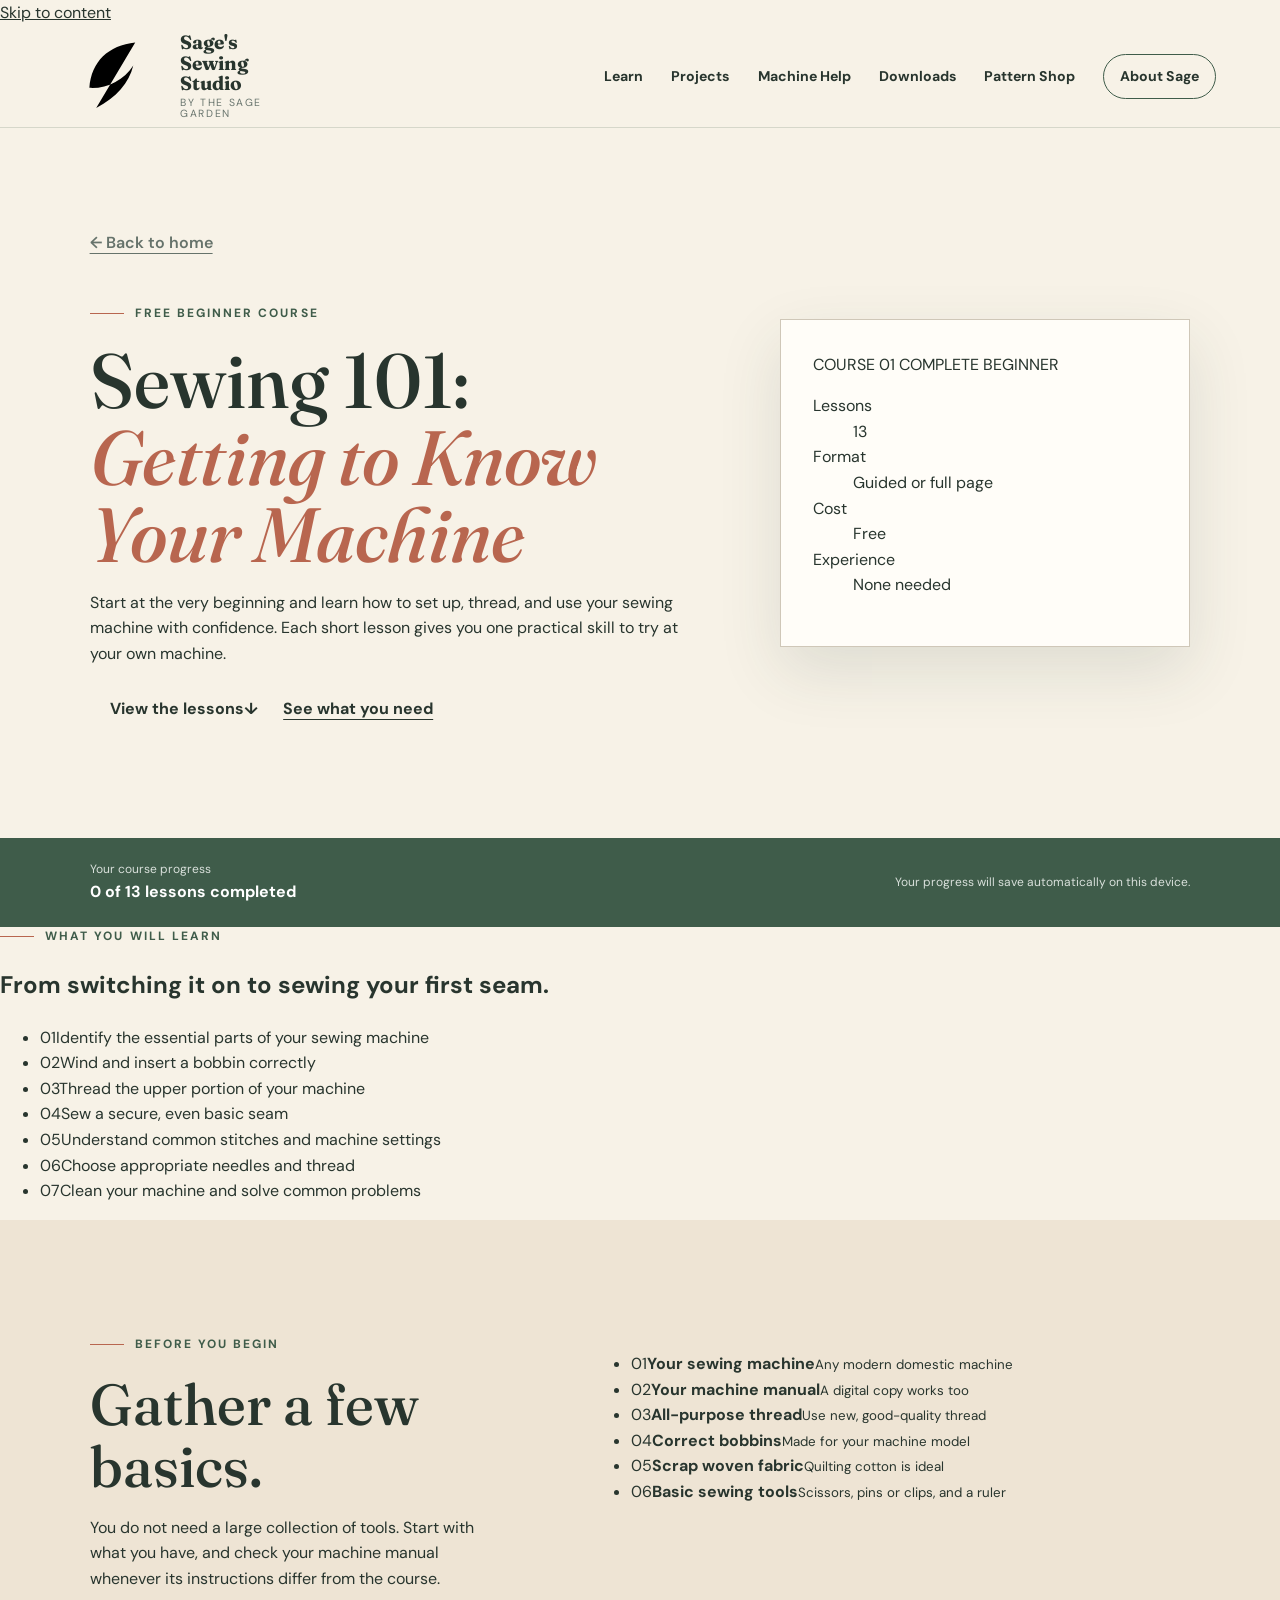
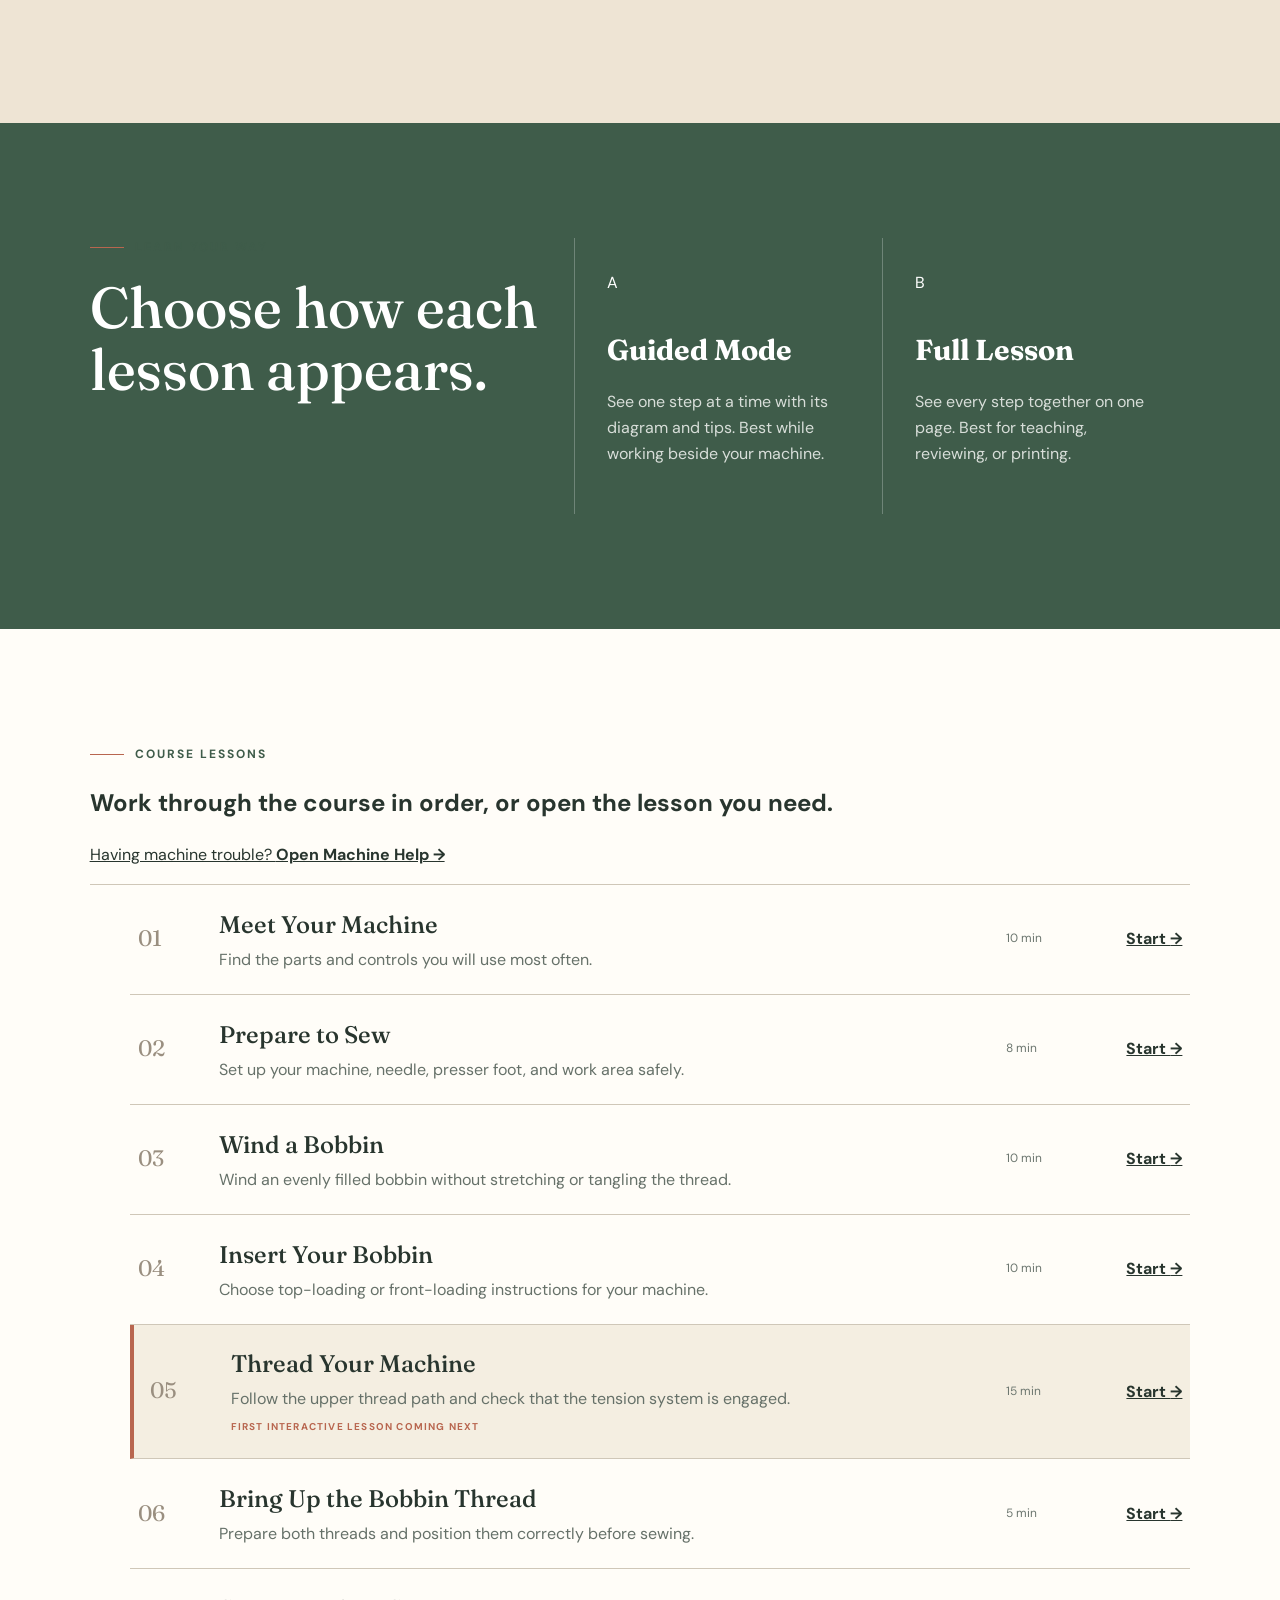
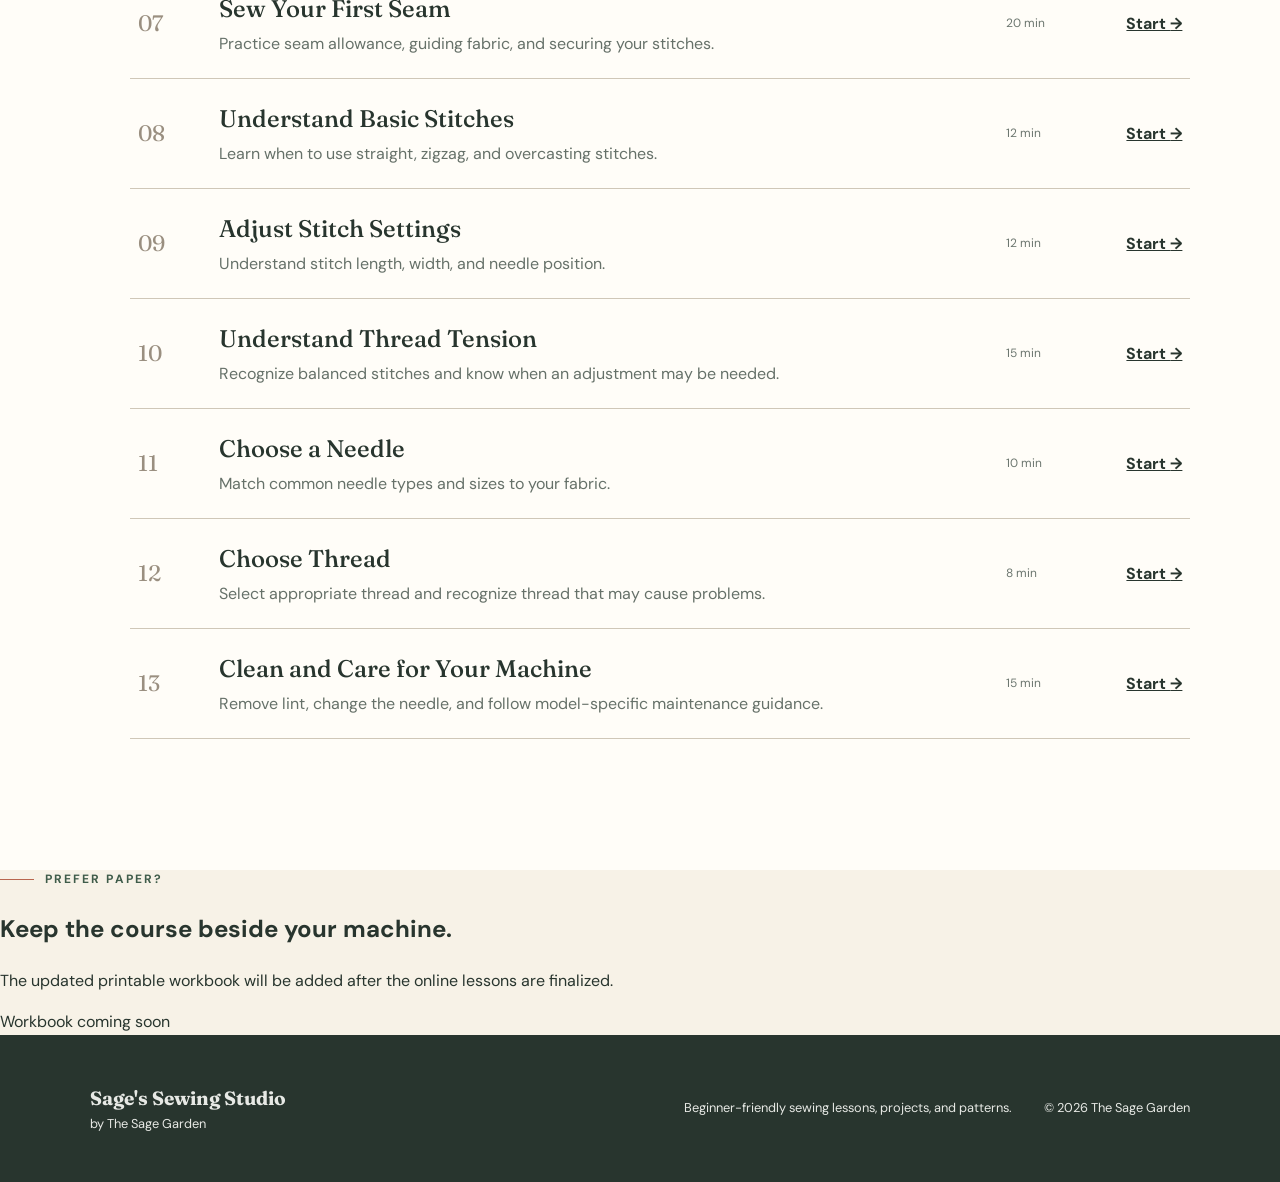
==== commit ff72e5e7: "Enhance course.html with meta tags and structure Added meta tags for viewport and description, updat" ====
--- a/course.html
+++ b/course.html
@@ -1,456 +1,262 @@
 <!doctype html>
 <html lang="en">
-<head>
-  <meta charset="UTF-8" />
-
-  <meta
-    name="viewport"
-    content="width=device-width, initial-scale=1"
-  />
-
-  <meta
-    name="description"
-    content="Sewing 101 is a free beginner course from Sage's Sewing Studio."
-  />
-
-  <title>Sewing 101 | Sage's Sewing Studio</title>
-
-  <link rel="preconnect" href="https://fonts.googleapis.com" />
-  <link rel="preconnect" href="https://fonts.gstatic.com" crossorigin />
-
-  <link
-    href="https://fonts.googleapis.com/css2?family=DM+Sans:wght@400;500;600;700&family=Fraunces:opsz,wght@9..144,500;9..144,600&display=swap"
-    rel="stylesheet"
-  />
-
-  <link rel="stylesheet" href="styles.css" />
-</head>
-
-<body>
-  <header class="site-header">
-    <a class="brand" href="index.html">
-      <span class="brand-leaf">S</span>
-
-      <span>
-        <strong>Sage's Sewing Studio</strong>
-        <small>by The Sage Garden</small>
-      </span>
-    </a>
-
-    <button
-      class="menu-button"
-      type="button"
-      aria-expanded="false"
-      aria-controls="site-nav"
-    >
-      ☰
-      <span class="sr-only">Open navigation</span>
-    </button>
-
-    <nav id="site-nav" class="site-nav">
-      <a href="course.html">Learn</a>
-      <a href="index.html#projects">Projects</a>
-      <a href="index.html#help">Machine Help</a>
-      <a href="index.html#downloads">Downloads</a>
-      <a href="index.html#patterns">Pattern Shop</a>
-      <a class="nav-about" href="index.html#about">About Sage</a>
-    </nav>
-  </header>
-
-  <main>
-    <section class="course-hero">
-      <div class="course-hero-copy">
-        <a class="back-link" href="index.html">
-          ← Back to home
-        </a>
-
-        <p class="eyebrow">
-          <span></span>
-          Free beginner course
-        </p>
-
-        <h1>
-          Sewing 101:
-          <em>Getting to Know Your Machine</em>
-        </h1>
-
-        <p class="large-copy">
-          Start at the very beginning and learn how to set up, thread, and use
-          your sewing machine with confidence. Each short lesson gives you one
-          practical skill to try at your own machine.
-        </p>
-
-        <div class="button-row">
-          <a class="button primary-button" href="#lessons">
-            View the lessons ↓
-          </a>
-
-          <a class="text-link" href="#supplies">
-            See what you need
-          </a>
-        </div>
-      </div>
-
-      <aside class="course-summary">
-        <div class="summary-heading">
-          <span>COURSE 01</span>
-          <span>COMPLETE BEGINNER</span>
-        </div>
-
-        <div class="summary-decoration">
-          <div class="decorative-spool"></div>
-        </div>
-
-        <dl class="course-detail-grid">
+  <head>
+    <meta charset="UTF-8" />
+    <meta name="viewport" content="width=device-width, initial-scale=1" />
+    <meta
+      name="description"
+      content="Sewing 101 is a free beginner sewing course from Sage's Sewing Studio."
+    />
+    <title>Sewing 101 | Sage's Sewing Studio</title>
+    <link rel="preconnect" href="https://fonts.googleapis.com" />
+    <link rel="preconnect" href="https://fonts.gstatic.com" crossorigin />
+    <link
+      href="https://fonts.googleapis.com/css2?family=DM+Sans:wght@400;500;600;700&family=Fraunces:opsz,wght@9..144,500;9..144,600&display=swap"
+      rel="stylesheet"
+    />
+    <link rel="stylesheet" href="styles.css" />
+    <link rel="stylesheet" href="course.css" />
+    <link
+      rel="icon"
+      type="image/svg+xml"
+      href="data:image/svg+xml,%3Csvg xmlns='http://www.w3.org/2000/svg' viewBox='0 0 64 64'%3E%3Crect width='64' height='64' rx='16' fill='%233f5c4a'/%3E%3Cpath d='M41 13c-13 2-22 10-23 23 8 1 17-3 22-10-2 8-8 15-18 20' fill='none' stroke='%23fbf8f0' stroke-width='4' stroke-linecap='round'/%3E%3C/svg%3E"
+    />
+  </head>
+  <body>
+    <a class="skip-link" href="#main-content">Skip to content</a>
+
+    <header class="site-header">
+      <a class="brand" href="index.html" aria-label="Sage's Sewing Studio home">
+        <svg class="brand-mark" viewBox="0 0 52 52" aria-hidden="true">
+          <path d="M36.5 8.5C22.8 10 14 18.2 13 31.7c8.5.6 17.7-3.8 22.5-11.5-2.2 9-8.5 16.2-19 21.8" />
+          <path class="stitch" d="M17 42h24" />
+        </svg>
+        <span>
+          <strong>Sage's Sewing Studio</strong>
+          <small>by The Sage Garden</small>
+        </span>
+      </a>
+
+      <button class="menu-button" type="button" aria-expanded="false" aria-controls="site-nav">
+        <span></span><span></span><span></span>
+        <span class="sr-only">Open navigation</span>
+      </button>
+
+      <nav id="site-nav" class="site-nav" aria-label="Main navigation">
+        <a href="course.html" aria-current="page">Learn</a>
+        <a href="index.html#projects">Projects</a>
+        <a href="index.html#help">Machine Help</a>
+        <a href="index.html#downloads">Downloads</a>
+        <a href="index.html#patterns">Pattern Shop</a>
+        <a class="nav-about" href="index.html#about">About Sage</a>
+      </nav>
+    </header>
+
+    <main id="main-content">
+      <section class="course-hero">
+        <div class="course-hero-copy">
+          <a class="back-link" href="index.html">← Back to home</a>
+          <p class="eyebrow"><span></span> Free beginner course</p>
+          <h1>Sewing 101:<br /><em>Getting to Know Your Machine</em></h1>
+          <p class="course-intro">
+            Start at the very beginning and learn how to set up, thread, and use your sewing
+            machine with confidence. Each short lesson gives you one practical skill to try at
+            your own machine.
+          </p>
+          <div class="course-hero-actions">
+            <a class="button button-primary" href="#lessons">View the lessons <span aria-hidden="true">↓</span></a>
+            <a class="text-link" href="#supplies">See what you need</a>
+          </div>
+        </div>
+
+        <aside class="course-summary" aria-label="Course summary">
+          <div class="summary-top">
+            <span>COURSE 01</span>
+            <span>COMPLETE BEGINNER</span>
+          </div>
+          <div class="summary-spool" aria-hidden="true">
+            <div class="spool-top"></div>
+            <div class="spool-thread"></div>
+            <div class="spool-bottom"></div>
+            <div class="spool-tail"></div>
+          </div>
+          <dl>
+            <div><dt>Lessons</dt><dd>13</dd></div>
+            <div><dt>Format</dt><dd>Guided or full page</dd></div>
+            <div><dt>Cost</dt><dd>Free</dd></div>
+            <div><dt>Experience</dt><dd>None needed</dd></div>
+          </dl>
+        </aside>
+      </section>
+
+      <section class="course-progress" aria-label="Course progress">
+        <div>
+          <p>Your course progress</p>
+          <strong><span id="completed-count">0</span> of 13 lessons completed</strong>
+        </div>
+        <div class="progress-track" aria-hidden="true"><span id="course-progress-bar"></span></div>
+        <p class="progress-note">Your progress will save automatically on this device.</p>
+      </section>
+
+      <section class="course-overview">
+        <div>
+          <p class="eyebrow"><span></span> What you will learn</p>
+          <h2>From switching it on to sewing your first seam.</h2>
+        </div>
+        <ul class="outcome-list">
+          <li><span>01</span>Identify the essential parts of your sewing machine</li>
+          <li><span>02</span>Wind and insert a bobbin correctly</li>
+          <li><span>03</span>Thread the upper portion of your machine</li>
+          <li><span>04</span>Sew a secure, even basic seam</li>
+          <li><span>05</span>Understand common stitches and machine settings</li>
+          <li><span>06</span>Choose appropriate needles and thread</li>
+          <li><span>07</span>Clean your machine and solve common problems</li>
+        </ul>
+      </section>
+
+      <section id="supplies" class="supplies-section">
+        <div class="supplies-copy">
+          <p class="eyebrow"><span></span> Before you begin</p>
+          <h2>Gather a few basics.</h2>
+          <p>
+            You do not need a large collection of tools. Start with what you have, and check your
+            machine manual whenever its instructions differ from the course.
+          </p>
+        </div>
+        <ul class="supply-list">
+          <li><span aria-hidden="true">01</span><strong>Your sewing machine</strong><small>Any modern domestic machine</small></li>
+          <li><span aria-hidden="true">02</span><strong>Your machine manual</strong><small>A digital copy works too</small></li>
+          <li><span aria-hidden="true">03</span><strong>All-purpose thread</strong><small>Use new, good-quality thread</small></li>
+          <li><span aria-hidden="true">04</span><strong>Correct bobbins</strong><small>Made for your machine model</small></li>
+          <li><span aria-hidden="true">05</span><strong>Scrap woven fabric</strong><small>Quilting cotton is ideal</small></li>
+          <li><span aria-hidden="true">06</span><strong>Basic sewing tools</strong><small>Scissors, pins or clips, and a ruler</small></li>
+        </ul>
+      </section>
+
+      <section class="view-options">
+        <div class="view-heading">
+          <p class="eyebrow"><span></span> Learn your way</p>
+          <h2>Choose how each lesson appears.</h2>
+        </div>
+        <article>
+          <span class="view-number">A</span>
+          <h3>Guided Mode</h3>
+          <p>See one step at a time with its diagram and tips. Best while working beside your machine.</p>
+        </article>
+        <article>
+          <span class="view-number">B</span>
+          <h3>Full Lesson</h3>
+          <p>See every step together on one page. Best for teaching, reviewing, or printing.</p>
+        </article>
+      </section>
+
+      <section id="lessons" class="lessons-section">
+        <div class="lessons-heading">
           <div>
-            <dt>Lessons</dt>
-            <dd>13</dd>
-          </div>
-
-          <div>
-            <dt>Format</dt>
-            <dd>Guided or full page</dd>
-          </div>
-
-          <div>
-            <dt>Cost</dt>
-            <dd>Free</dd>
-          </div>
-
-          <div>
-            <dt>Experience</dt>
-            <dd>None needed</dd>
-          </div>
-        </dl>
-      </aside>
-    </section>
-
-    <section class="course-progress">
-      <div>
-        <small>Your course progress</small>
-
-        <strong>
-          <span id="completed-count">0</span> of 13 lessons completed
-        </strong>
-      </div>
-
-      <div class="progress-bar">
-        <span id="course-progress-bar"></span>
-      </div>
-
-      <p>Your progress will save automatically on this device.</p>
-    </section>
-
-    <section class="course-outcomes">
-      <div>
-        <p class="eyebrow">
-          <span></span>
-          What you will learn
-        </p>
-
-        <h2>
-          From switching it on to sewing your first seam.
-        </h2>
-      </div>
-
-      <ul>
-        <li>Identify the essential parts of your sewing machine</li>
-        <li>Wind and insert a bobbin correctly</li>
-        <li>Thread the upper portion of your machine</li>
-        <li>Sew a secure, even basic seam</li>
-        <li>Understand common stitches and settings</li>
-        <li>Choose appropriate needles and thread</li>
-        <li>Clean your machine and solve common problems</li>
-      </ul>
-    </section>
-
-    <section id="supplies" class="supplies-section">
-      <div>
-        <p class="eyebrow">
-          <span></span>
-          Before you begin
-        </p>
-
-        <h2>Gather a few basics.</h2>
-
-        <p>
-          You do not need a large collection of tools. Start with what you have
-          and check your machine manual whenever its instructions differ from
-          the course.
-        </p>
-      </div>
-
-      <div class="supply-grid">
-        <article>
-          <strong>Your sewing machine</strong>
-          <span>Any modern domestic machine</span>
-        </article>
-
-        <article>
-          <strong>Your machine manual</strong>
-          <span>A digital copy works too</span>
-        </article>
-
-        <article>
-          <strong>All-purpose thread</strong>
-          <span>Use new, good-quality thread</span>
-        </article>
-
-        <article>
-          <strong>Correct bobbins</strong>
-          <span>Made for your machine model</span>
-        </article>
-
-        <article>
-          <strong>Scrap woven fabric</strong>
-          <span>Quilting cotton is ideal</span>
-        </article>
-
-        <article>
-          <strong>Basic sewing tools</strong>
-          <span>Scissors, pins or clips, and a ruler</span>
-        </article>
-      </div>
-    </section>
-
-    <section class="view-options">
-      <div>
-        <p class="eyebrow light-eyebrow">
-          <span></span>
-          Learn your way
-        </p>
-
-        <h2>Choose how each lesson appears.</h2>
-      </div>
-
-      <article>
-        <span class="mode-letter">A</span>
-        <h3>Guided Mode</h3>
-        <p>
-          See one step at a time with its diagram and tips. Best while working
-          beside your machine.
-        </p>
-      </article>
-
-      <article>
-        <span class="mode-letter">B</span>
-        <h3>Full Lesson</h3>
-        <p>
-          See every step together on one page. Best for teaching, reviewing,
-          or printing.
-        </p>
-      </article>
-    </section>
-
-    <section id="lessons" class="lessons-section">
-      <div class="lessons-intro">
+            <p class="eyebrow"><span></span> Course lessons</p>
+            <h2>Work through the course in order, or open the lesson you need.</h2>
+          </div>
+          <a class="help-link" href="index.html#help">Having machine trouble? <strong>Open Machine Help →</strong></a>
+        </div>
+
+        <ol class="lesson-list">
+          <li class="lesson-row" data-lesson="1">
+            <span class="lesson-number">01</span>
+            <div><h3>Meet Your Machine</h3><p>Find the parts and controls you will use most often.</p></div>
+            <span class="lesson-time">10 min</span>
+            <a href="#" aria-label="Open lesson 1, Meet Your Machine">Start <span>→</span></a>
+          </li>
+          <li class="lesson-row" data-lesson="2">
+            <span class="lesson-number">02</span>
+            <div><h3>Prepare to Sew</h3><p>Set up your machine, needle, presser foot, and work area safely.</p></div>
+            <span class="lesson-time">8 min</span>
+            <a href="#" aria-label="Open lesson 2, Prepare to Sew">Start <span>→</span></a>
+          </li>
+          <li class="lesson-row" data-lesson="3">
+            <span class="lesson-number">03</span>
+            <div><h3>Wind a Bobbin</h3><p>Wind an evenly filled bobbin without stretching or tangling the thread.</p></div>
+            <span class="lesson-time">10 min</span>
+            <a href="#" aria-label="Open lesson 3, Wind a Bobbin">Start <span>→</span></a>
+          </li>
+          <li class="lesson-row" data-lesson="4">
+            <span class="lesson-number">04</span>
+            <div><h3>Insert Your Bobbin</h3><p>Choose top-loading or front-loading instructions for your machine.</p></div>
+            <span class="lesson-time">10 min</span>
+            <a href="#" aria-label="Open lesson 4, Insert Your Bobbin">Start <span>→</span></a>
+          </li>
+          <li class="lesson-row featured-lesson" data-lesson="5">
+            <span class="lesson-number">05</span>
+            <div><h3>Thread Your Machine</h3><p>Follow the upper thread path and check that the tension system is engaged.</p><small>FIRST INTERACTIVE LESSON COMING NEXT</small></div>
+            <span class="lesson-time">15 min</span>
+            <a href="lesson.html" aria-label="Open lesson 5, Thread Your Machine">Start <span>→</span></a>
+          </li>
+          <li class="lesson-row" data-lesson="6">
+            <span class="lesson-number">06</span>
+            <div><h3>Bring Up the Bobbin Thread</h3><p>Prepare both threads and position them correctly before sewing.</p></div>
+            <span class="lesson-time">5 min</span>
+            <a href="#" aria-label="Open lesson 6, Bring Up the Bobbin Thread">Start <span>→</span></a>
+          </li>
+          <li class="lesson-row" data-lesson="7">
+            <span class="lesson-number">07</span>
+            <div><h3>Sew Your First Seam</h3><p>Practice seam allowance, guiding fabric, and securing your stitches.</p></div>
+            <span class="lesson-time">20 min</span>
+            <a href="#" aria-label="Open lesson 7, Sew Your First Seam">Start <span>→</span></a>
+          </li>
+          <li class="lesson-row" data-lesson="8">
+            <span class="lesson-number">08</span>
+            <div><h3>Understand Basic Stitches</h3><p>Learn when to use straight, zigzag, and overcasting stitches.</p></div>
+            <span class="lesson-time">12 min</span>
+            <a href="#" aria-label="Open lesson 8, Understand Basic Stitches">Start <span>→</span></a>
+          </li>
+          <li class="lesson-row" data-lesson="9">
+            <span class="lesson-number">09</span>
+            <div><h3>Adjust Stitch Settings</h3><p>Understand stitch length, width, and needle position.</p></div>
+            <span class="lesson-time">12 min</span>
+            <a href="#" aria-label="Open lesson 9, Adjust Stitch Settings">Start <span>→</span></a>
+          </li>
+          <li class="lesson-row" data-lesson="10">
+            <span class="lesson-number">10</span>
+            <div><h3>Understand Thread Tension</h3><p>Recognize balanced stitches and know when an adjustment may be needed.</p></div>
+            <span class="lesson-time">15 min</span>
+            <a href="#" aria-label="Open lesson 10, Understand Thread Tension">Start <span>→</span></a>
+          </li>
+          <li class="lesson-row" data-lesson="11">
+            <span class="lesson-number">11</span>
+            <div><h3>Choose a Needle</h3><p>Match common needle types and sizes to your fabric.</p></div>
+            <span class="lesson-time">10 min</span>
+            <a href="#" aria-label="Open lesson 11, Choose a Needle">Start <span>→</span></a>
+          </li>
+          <li class="lesson-row" data-lesson="12">
+            <span class="lesson-number">12</span>
+            <div><h3>Choose Thread</h3><p>Select appropriate thread and recognize thread that may cause problems.</p></div>
+            <span class="lesson-time">8 min</span>
+            <a href="#" aria-label="Open lesson 12, Choose Thread">Start <span>→</span></a>
+          </li>
+          <li class="lesson-row" data-lesson="13">
+            <span class="lesson-number">13</span>
+            <div><h3>Clean and Care for Your Machine</h3><p>Remove lint, change the needle, and follow model-specific maintenance guidance.</p></div>
+            <span class="lesson-time">15 min</span>
+            <a href="#" aria-label="Open lesson 13, Clean and Care for Your Machine">Start <span>→</span></a>
+          </li>
+        </ol>
+      </section>
+
+      <section class="workbook-banner">
         <div>
-          <p class="eyebrow">
-            <span></span>
-            Course lessons
-          </p>
-
-          <h2>
-            Work through the course in order, or open the lesson you need.
-          </h2>
-        </div>
-
-        <a class="machine-help-box" href="index.html#help">
-          Having machine trouble?
-          <strong>Open Machine Help →</strong>
-        </a>
-      </div>
-
-      <div class="lesson-list">
-        <article class="lesson-row" data-lesson="1">
-          <span class="lesson-number">01</span>
-
-          <div>
-            <h3>Meet Your Machine</h3>
-            <p>Find the parts and controls you will use most often.</p>
-          </div>
-
-          <span class="lesson-time">10 min</span>
-          <a href="#">Start →</a>
-        </article>
-
-        <article class="lesson-row" data-lesson="2">
-          <span class="lesson-number">02</span>
-
-          <div>
-            <h3>Prepare to Sew</h3>
-            <p>Set up your machine and work area safely.</p>
-          </div>
-
-          <span class="lesson-time">8 min</span>
-          <a href="#">Start →</a>
-        </article>
-
-        <article class="lesson-row" data-lesson="3">
-          <span class="lesson-number">03</span>
-
-          <div>
-            <h3>Wind a Bobbin</h3>
-            <p>Wind an evenly filled bobbin without tangling the thread.</p>
-          </div>
-
-          <span class="lesson-time">10 min</span>
-          <a href="#">Start →</a>
-        </article>
-
-        <article class="lesson-row" data-lesson="4">
-          <span class="lesson-number">04</span>
-
-          <div>
-            <h3>Insert Your Bobbin</h3>
-            <p>Follow the directions for your machine's bobbin style.</p>
-          </div>
-
-          <span class="lesson-time">10 min</span>
-          <a href="#">Start →</a>
-        </article>
-
-        <article class="lesson-row featured-lesson" data-lesson="5">
-          <span class="lesson-number">05</span>
-
-          <div>
-            <h3>Thread Your Machine</h3>
-            <p>Follow the upper thread path and check the tension system.</p>
-            <small>FIRST INTERACTIVE LESSON COMING NEXT</small>
-          </div>
-
-          <span class="lesson-time">15 min</span>
-          <a href="#">Start →</a>
-        </article>
-
-        <article class="lesson-row" data-lesson="6">
-          <span class="lesson-number">06</span>
-
-          <div>
-            <h3>Bring Up the Bobbin Thread</h3>
-            <p>Prepare both threads before sewing.</p>
-          </div>
-
-          <span class="lesson-time">5 min</span>
-          <a href="#">Start →</a>
-        </article>
-
-        <article class="lesson-row" data-lesson="7">
-          <span class="lesson-number">07</span>
-
-          <div>
-            <h3>Sew Your First Seam</h3>
-            <p>Practice guiding fabric and securing your stitches.</p>
-          </div>
-
-          <span class="lesson-time">20 min</span>
-          <a href="#">Start →</a>
-        </article>
-
-        <article class="lesson-row" data-lesson="8">
-          <span class="lesson-number">08</span>
-
-          <div>
-            <h3>Understand Basic Stitches</h3>
-            <p>Learn when to use common utility stitches.</p>
-          </div>
-
-          <span class="lesson-time">12 min</span>
-          <a href="#">Start →</a>
-        </article>
-
-        <article class="lesson-row" data-lesson="9">
-          <span class="lesson-number">09</span>
-
-          <div>
-            <h3>Adjust Stitch Settings</h3>
-            <p>Understand stitch length, width, and needle position.</p>
-          </div>
-
-          <span class="lesson-time">12 min</span>
-          <a href="#">Start →</a>
-        </article>
-
-        <article class="lesson-row" data-lesson="10">
-          <span class="lesson-number">10</span>
-
-          <div>
-            <h3>Understand Thread Tension</h3>
-            <p>Recognize balanced and unbalanced stitches.</p>
-          </div>
-
-          <span class="lesson-time">15 min</span>
-          <a href="#">Start →</a>
-        </article>
-
-        <article class="lesson-row" data-lesson="11">
-          <span class="lesson-number">11</span>
-
-          <div>
-            <h3>Choose a Needle</h3>
-            <p>Match common needle types and sizes to fabric.</p>
-          </div>
-
-          <span class="lesson-time">10 min</span>
-          <a href="#">Start →</a>
-        </article>
-
-        <article class="lesson-row" data-lesson="12">
-          <span class="lesson-number">12</span>
-
-          <div>
-            <h3>Choose Thread</h3>
-            <p>Select appropriate thread for your project.</p>
-          </div>
-
-          <span class="lesson-time">8 min</span>
-          <a href="#">Start →</a>
-        </article>
-
-        <article class="lesson-row" data-lesson="13">
-          <span class="lesson-number">13</span>
-
-          <div>
-            <h3>Clean and Care for Your Machine</h3>
-            <p>Remove lint and complete basic maintenance.</p>
-          </div>
-
-          <span class="lesson-time">15 min</span>
-          <a href="#">Start →</a>
-        </article>
-      </div>
-    </section>
-
-    <section class="workbook-section">
-      <div>
-        <p class="eyebrow">
-          <span></span>
-          Prefer paper?
-        </p>
-
-        <h2>Keep the course beside your machine.</h2>
-
-        <p>
-          The updated printable workbook will be added after the online lessons
-          are finalized.
-        </p>
-      </div>
-
-      <span>Workbook coming soon</span>
-    </section>
-  </main>
-
-  <footer class="site-footer">
-    <div>
-      <strong>Sage's Sewing Studio</strong>
-      <span>by The Sage Garden</span>
-    </div>
-
-    <p>Beginner-friendly sewing lessons, projects, and patterns.</p>
-
-    <p>© <span id="year"></span> The Sage Garden</p>
-  </footer>
-
-  <script src="app.js"></script>
-</body>
+          <p class="eyebrow"><span></span> Prefer paper?</p>
+          <h2>Keep the course beside your machine.</h2>
+          <p>The updated printable workbook will be added after the online lessons are finalized.</p>
+        </div>
+        <span class="coming-soon-button">Workbook coming soon</span>
+      </section>
+    </main>
+
+    <footer class="site-footer">
+      <div class="footer-brand"><strong>Sage's Sewing Studio</strong><span>by The Sage Garden</span></div>
+      <p>Beginner-friendly sewing lessons, projects, and patterns.</p>
+      <p class="footer-copy">© <span id="year"></span> The Sage Garden</p>
+    </footer>
+
+    <script src="app.js"></script>
+  </body>
 </html>
--- a/styles.css
+++ b/styles.css
@@ -2,7 +2,6 @@
   --ink: #28352e;
   --forest: #3f5c4a;
   --forest-dark: #2d4436;
-  --sage: #93a58f;
   --sage-light: #dfe7da;
   --cream: #f7f2e7;
   --paper: #fffdf8;
@@ -35,18 +34,11 @@
   color: inherit;
 }
 
-.skip-link {
-  position: fixed;
-  left: 1rem;
-  top: -5rem;
-  z-index: 100;
-  padding: 0.7rem 1rem;
-  background: var(--ink);
-  color: white;
-}
-
-.skip-link:focus {
-  top: 1rem;
+h1,
+h2,
+h3,
+p {
+  overflow-wrap: break-word;
 }
 
 .sr-only {
@@ -55,7 +47,6 @@
   height: 1px;
   overflow: hidden;
   clip: rect(0, 0, 0, 0);
-  white-space: nowrap;
 }
 
 /* Header */
@@ -67,7 +58,7 @@
   align-items: center;
   justify-content: space-between;
   gap: 2rem;
-  background: rgba(247, 242, 231, 0.94);
+  background: var(--cream);
   border-bottom: 1px solid rgba(63, 92, 74, 0.18);
   position: relative;
   z-index: 20;
@@ -76,37 +67,31 @@
 .brand {
   display: flex;
   align-items: center;
-  gap: 0.8rem;
+  gap: 0.9rem;
   text-decoration: none;
   line-height: 1.05;
 }
 
-.brand-mark {
-  width: 42px;
-  fill: none;
-  stroke: var(--forest);
-  stroke-width: 2.2;
-  stroke-linecap: round;
-}
-
-.brand-mark .stitch {
-  stroke-dasharray: 2 5;
+.brand-leaf {
+  color: var(--forest);
+  font-family: var(--serif);
+  font-size: 2.5rem;
+  font-style: italic;
 }
 
 .brand strong {
   display: block;
   font-family: var(--serif);
   font-size: 1.2rem;
-  font-weight: 600;
 }
 
 .brand small {
   display: block;
   margin-top: 0.35rem;
-  font-size: 0.67rem;
-  letter-spacing: 0.15em;
+  color: #69756e;
+  font-size: 0.65rem;
+  letter-spacing: 0.16em;
   text-transform: uppercase;
-  color: #69756e;
 }
 
 .site-nav {
@@ -117,7 +102,7 @@
 
 .site-nav a {
   font-size: 0.88rem;
-  font-weight: 600;
+  font-weight: 700;
   text-decoration: none;
 }
 
@@ -125,7 +110,7 @@
   color: var(--terracotta);
 }
 
-.site-nav .nav-about {
+.nav-about {
   padding: 0.65rem 1rem;
   border: 1px solid var(--forest);
   border-radius: 999px;
@@ -133,43 +118,25 @@
 
 .menu-button {
   display: none;
-  background: none;
+  padding: 0.5rem;
+  color: var(--ink);
+  background: transparent;
   border: 0;
-  padding: 0.5rem;
-}
-
-.menu-button span:not(.sr-only) {
-  display: block;
-  width: 24px;
-  height: 2px;
-  margin: 5px;
-  background: var(--ink);
-}
-
-/* Hero */
-
-.hero {
-  min-height: 670px;
-  display: grid;
-  grid-template-columns: minmax(0, 1.02fr) minmax(420px, 0.98fr);
-  overflow: hidden;
-}
-
-.hero-copy {
-  padding: clamp(4rem, 8vw, 8rem) clamp(2rem, 7vw, 7.5rem);
-  align-self: center;
-}
+  font-size: 1.5rem;
+}
+
+/* Shared elements */
 
 .eyebrow {
   margin: 0 0 1.25rem;
   display: flex;
   align-items: center;
-  gap: 0.65rem;
+  gap: 0.7rem;
+  color: var(--forest);
   font-size: 0.75rem;
   font-weight: 700;
   letter-spacing: 0.17em;
   text-transform: uppercase;
-  color: var(--forest);
 }
 
 .eyebrow span {
@@ -178,32 +145,17 @@
   background: var(--terracotta);
 }
 
-.hero h1 {
-  max-width: 740px;
-  margin: 0;
-  font-family: var(--serif);
-  font-size: clamp(3.6rem, 6.3vw, 6.6rem);
-  font-weight: 500;
-  line-height: 0.96;
-  letter-spacing: -0.045em;
-}
-
-.hero h1 em {
-  color: var(--terracotta);
-  font-weight: 500;
-}
-
-.hero-intro {
-  max-width: 600px;
-  margin: 2rem 0;
-  font-size: 1.12rem;
-  color: #56625b;
-}
-
-.hero-actions {
-  display: flex;
-  align-items: center;
-  gap: 1.7rem;
+.large-copy {
+  max-width: 700px;
+  font-size: 1.08rem;
+  color: #59655e;
+}
+
+.button-row {
+  margin-top: 2rem;
+  display: flex;
+  align-items: center;
+  gap: 1.5rem;
   flex-wrap: wrap;
 }
 
@@ -213,24 +165,19 @@
   display: inline-flex;
   align-items: center;
   justify-content: center;
-  gap: 1.6rem;
+  font-weight: 700;
+  text-decoration: none;
   border-radius: 3px;
-  font-weight: 700;
-  text-decoration: none;
-}
-
-.button-primary {
+}
+
+.primary-button {
+  color: white;
   background: var(--forest);
+}
+
+.dark-button {
   color: white;
-}
-
-.button-primary:hover {
-  background: var(--forest-dark);
-}
-
-.button-dark {
   background: var(--ink);
-  color: white;
 }
 
 .text-link {
@@ -238,32 +185,64 @@
   text-underline-offset: 5px;
 }
 
-.hero-details {
+.small-label {
+  font-size: 0.7rem;
+  font-weight: 700;
+  letter-spacing: 0.16em;
+  text-transform: uppercase;
+}
+
+/* Homepage hero */
+
+.home-hero {
+  min-height: 670px;
+  display: grid;
+  grid-template-columns: 1fr 1fr;
+}
+
+.home-hero-copy {
+  padding: clamp(4rem, 8vw, 8rem) clamp(2rem, 7vw, 7.5rem);
+  align-self: center;
+}
+
+.home-hero h1 {
+  margin: 0;
+  font-family: var(--serif);
+  font-size: clamp(3.8rem, 6.5vw, 6.7rem);
+  line-height: 0.96;
+  letter-spacing: -0.045em;
+  font-weight: 500;
+}
+
+.home-hero h1 em {
+  display: block;
+  color: var(--terracotta);
+  font-weight: 500;
+}
+
+.home-facts {
   margin: 3.5rem 0 0;
   padding: 0;
   display: flex;
-  gap: clamp(1.4rem, 4vw, 3.8rem);
+  gap: 3rem;
   list-style: none;
+  color: #657169;
   font-size: 0.76rem;
-  color: #657169;
-}
-
-.hero-details li {
-  display: grid;
-}
-
-.hero-details strong {
+}
+
+.home-facts li {
+  display: grid;
+}
+
+.home-facts strong {
+  color: var(--ink);
   font-family: var(--serif);
   font-size: 1.2rem;
-  font-weight: 600;
-  color: var(--ink);
-}
-
-/* Sewing-machine illustration */
-
-.hero-visual {
+}
+
+.home-visual {
   min-height: 670px;
-  position: relative;
+  padding: 3rem;
   display: grid;
   place-items: center;
   background-color: var(--sage-light);
@@ -273,39 +252,27 @@
   background-size: 34px 34px;
 }
 
-.lesson-card {
-  width: min(78%, 500px);
-  padding: 1.5rem;
-  position: relative;
-  z-index: 3;
+.lesson-preview {
+  width: min(100%, 500px);
+  padding: 1.8rem;
+  background: var(--paper);
+  border: 1px solid var(--border);
+  box-shadow: 0 24px 60px rgba(45, 68, 54, 0.18);
   transform: rotate(-1.5deg);
-  background: var(--paper);
-  border: 1px solid #d8cebd;
-  box-shadow: 0 24px 60px rgba(45, 68, 54, 0.18);
-}
-
-.lesson-card::after {
-  content: "";
-  position: absolute;
-  inset: 10px;
-  border: 1px dashed rgba(184, 102, 79, 0.35);
-  pointer-events: none;
-}
-
-.lesson-card-top {
-  position: relative;
-  z-index: 1;
+}
+
+.preview-top {
   display: flex;
   justify-content: space-between;
-  font-size: 0.63rem;
+  color: var(--forest);
+  font-size: 0.65rem;
   font-weight: 700;
   letter-spacing: 0.15em;
-  color: var(--forest);
-}
-
-.machine-illustration {
+}
+
+.spool-graphic {
   width: 100%;
-  margin: 1.1rem 0 0.2rem;
+  max-height: 270px;
   fill: none;
   stroke: var(--forest);
   stroke-width: 4;
@@ -313,140 +280,48 @@
   stroke-linejoin: round;
 }
 
-.machine-illustration .thread-line {
+.colored-thread {
   stroke: var(--terracotta);
-  stroke-width: 3;
-  stroke-dasharray: 7 7;
-}
-
-.lesson-card-copy {
-  position: relative;
-  z-index: 1;
-  padding: 0 1rem 1rem;
-}
-
-.lesson-card-copy p {
-  margin: 0;
-  font-size: 0.72rem;
+  stroke-dasharray: 8 8;
+}
+
+.lesson-preview > p {
+  margin: 0;
   color: #6c766e;
-}
-
-.lesson-card-copy h2 {
-  margin: 0.1rem 0 0.8rem;
-  font-family: var(--serif);
-  font-size: clamp(1.6rem, 3vw, 2.3rem);
+  font-size: 0.8rem;
+}
+
+.lesson-preview h2 {
+  margin: 0;
+  font-family: var(--serif);
+  font-size: 2.2rem;
   font-weight: 500;
 }
 
-.mini-progress {
+.preview-progress {
   height: 5px;
+  margin: 1rem 0 0.6rem;
+  overflow: hidden;
   background: #e7dfd1;
-  border-radius: 10px;
-  overflow: hidden;
-}
-
-.mini-progress span {
+  border-radius: 999px;
+}
+
+.preview-progress span {
   display: block;
   width: 14%;
   height: 100%;
   background: var(--terracotta);
 }
 
-.lesson-card-copy small {
-  display: block;
-  margin-top: 0.65rem;
-  color: #6c766e;
-}
-
-.fabric-swatch {
-  position: absolute;
-  width: 145px;
-  height: 170px;
-  border-radius: 45% 55% 50% 45%;
-  opacity: 0.85;
-}
-
-.swatch-one {
-  top: 7%;
-  right: 4%;
-  background: var(--terracotta);
-  transform: rotate(18deg);
-}
-
-.swatch-two {
-  bottom: 4%;
-  left: 4%;
-  background: var(--gold);
-  transform: rotate(-22deg);
-}
-
-.pin-cushion {
-  width: 100px;
-  height: 68px;
-  position: absolute;
-  bottom: 6%;
-  right: 8%;
-  z-index: 4;
-  border-radius: 50%;
-  background: var(--forest);
-  transform: rotate(8deg);
-}
-
-.pin-cushion i {
-  width: 2px;
-  height: 48px;
-  position: absolute;
-  bottom: 45px;
-  background: #725c49;
-  transform-origin: bottom;
-}
-
-.pin-cushion i::before {
-  content: "";
-  width: 8px;
-  height: 8px;
-  position: absolute;
-  left: -3px;
-  top: -5px;
-  border-radius: 50%;
-  background: var(--terracotta);
-}
-
-.pin-cushion i:nth-child(1) {
-  left: 28px;
-  transform: rotate(-18deg);
-}
-
-.pin-cushion i:nth-child(2) {
-  left: 51px;
-  height: 58px;
-}
-
-.pin-cushion i:nth-child(3) {
-  left: 72px;
-  transform: rotate(16deg);
-}
-
-.thread-tail {
-  width: 180px;
-  height: 130px;
-  position: absolute;
-  top: 6%;
-  left: 2%;
-  border: 3px solid rgba(63, 92, 74, 0.45);
-  border-color: rgba(63, 92, 74, 0.45) transparent transparent;
-  border-radius: 50%;
-  transform: rotate(-20deg);
-}
-
-/* Course section */
-
-.course-section {
+/* Homepage sections */
+
+.home-course-section,
+.lessons-section {
   padding: clamp(5rem, 9vw, 8rem) clamp(1.5rem, 7vw, 7.5rem);
   background: var(--paper);
 }
 
-.section-heading {
+.section-intro {
   max-width: 1200px;
   margin: 0 auto 3rem;
   display: grid;
@@ -455,238 +330,501 @@
   gap: 4rem;
 }
 
-.section-heading h2,
-.pattern-preview h2 {
-  margin: 0;
-  font-family: var(--serif);
-  font-size: clamp(2.5rem, 4.5vw, 4.2rem);
-  line-height: 1.05;
+.section-intro h2,
+.pattern-section h2,
+.course-outcomes h2,
+.supplies-section h2,
+.view-options h2,
+.lessons-intro h2,
+.workbook-section h2 {
+  margin: 0;
+  font-family: var(--serif);
+  font-size: clamp(2.5rem, 4.5vw, 4.3rem);
+  line-height: 1.08;
   font-weight: 500;
 }
 
-.section-heading > p {
-  max-width: 560px;
-  margin: 0;
-  color: #657169;
-}
-
-.course-card {
+.home-course-card {
   max-width: 1200px;
   margin: auto;
-  padding: clamp(2rem, 4vw, 3.2rem);
+  padding: 3rem;
   display: grid;
   grid-template-columns: auto 1fr auto;
-  align-items: center;
-  gap: clamp(1.5rem, 4vw, 4rem);
+  gap: 3rem;
+  align-items: center;
+  background: var(--cream);
   border: 1px solid var(--border);
-  background: var(--cream);
-}
-
-.course-number {
+}
+
+.course-card-number {
   align-self: start;
-  font-family: var(--serif);
-  font-size: 4.8rem;
-  line-height: 0.8;
   color: #c5b9a6;
-}
-
-.course-label {
-  margin: 0 0 0.45rem;
-  font-size: 0.7rem;
-  font-weight: 700;
-  letter-spacing: 0.15em;
-  color: var(--terracotta);
-}
-
-.course-info h3 {
-  margin: 0 0 0.7rem;
-  font-family: var(--serif);
-  font-size: clamp(1.8rem, 3vw, 2.7rem);
+  font-family: var(--serif);
+  font-size: 4.5rem;
+  line-height: 1;
+}
+
+.home-course-card h3 {
+  margin: 0;
+  font-family: var(--serif);
+  font-size: 2.6rem;
   font-weight: 500;
 }
 
-.course-info > p {
-  max-width: 650px;
-  color: #59655e;
-}
-
-.course-meta {
+.course-tags {
   display: flex;
   flex-wrap: wrap;
-  gap: 0.6rem 1.3rem;
-  font-size: 0.74rem;
-  font-weight: 600;
+  gap: 1rem;
   color: var(--forest);
-}
-
-.course-meta span::before {
-  content: "✓";
-  margin-right: 0.35rem;
-  color: var(--terracotta);
-}
-
-.course-action {
-  min-width: 210px;
+  font-size: 0.75rem;
+  font-weight: 700;
+}
+
+.course-card-action {
   display: grid;
   gap: 1rem;
 }
 
-.course-level {
-  justify-self: end;
-  padding: 0.35rem 0.65rem;
-  font-size: 0.68rem;
-  font-weight: 700;
+.level-label {
+  padding: 0.35rem 0.7rem;
+  color: var(--forest-dark);
   background: var(--sage-light);
   border-radius: 999px;
-  color: var(--forest-dark);
-}
-
-/* Main pathways */
-
-.pathways {
+  font-size: 0.7rem;
+  font-weight: 700;
+}
+
+.home-pathways {
   display: grid;
   grid-template-columns: repeat(3, 1fr);
 }
 
-.pathway-card {
-  min-height: 370px;
-  padding: clamp(2.2rem, 4vw, 4rem);
+.pathway {
+  min-height: 350px;
+  padding: 3rem;
   display: flex;
   flex-direction: column;
-  align-items: flex-start;
-}
-
-.pathway-card > p:first-of-type {
-  margin: auto 0 0.4rem;
-  font-size: 0.68rem;
-  font-weight: 700;
-  letter-spacing: 0.16em;
-}
-
-.pathway-card h2 {
+  justify-content: flex-end;
+}
+
+.pathway h2 {
   margin: 0;
   font-family: var(--serif);
   font-size: 2.2rem;
   font-weight: 500;
 }
 
-.pathway-card > p:not(:first-of-type) {
-  max-width: 390px;
-}
-
-.pathway-card a {
-  margin-top: 1rem;
-  font-weight: 700;
-  text-underline-offset: 5px;
-}
-
-.pathway-icon {
-  width: 52px;
-  height: 52px;
+.round-icon {
+  width: 50px;
+  height: 50px;
+  margin-bottom: auto;
   display: grid;
   place-items: center;
   border: 1px solid currentColor;
   border-radius: 50%;
-  font-family: var(--serif);
-  font-size: 1.5rem;
-}
-
-.pathway-projects {
+}
+
+.projects-card {
   background: var(--linen);
 }
 
-.pathway-help {
+.help-card {
+  color: white;
   background: var(--forest);
+}
+
+.downloads-card {
   color: white;
-}
-
-.pathway-downloads {
   background: var(--terracotta);
-  color: white;
-}
-
-/* Note from Sage */
-
-.teacher-note {
-  padding: clamp(5rem, 10vw, 9rem) 1.5rem;
+}
+
+.sage-note {
+  padding: 7rem 1.5rem;
   text-align: center;
   background: var(--paper);
 }
 
-.note-label {
+.sage-note blockquote {
+  max-width: 900px;
+  margin: 2rem auto 1rem;
+  font-family: var(--serif);
+  font-size: clamp(2rem, 4vw, 3.4rem);
+  line-height: 1.25;
+}
+
+.pattern-section {
+  padding: 7rem clamp(1.5rem, 10vw, 10rem);
+  background: var(--sage-light);
+}
+
+/* Course hero */
+
+.course-hero {
+  min-height: 650px;
+  padding: clamp(4rem, 8vw, 7rem) clamp(1.5rem, 7vw, 7.5rem);
+  display: grid;
+  grid-template-columns: minmax(0, 1.1fr) minmax(380px, 0.75fr);
+  gap: clamp(3rem, 7vw, 7rem);
+  align-items: center;
+}
+
+.back-link {
   display: inline-block;
-  padding-bottom: 0.45rem;
-  border-bottom: 1px solid var(--terracotta);
+  margin-bottom: 3rem;
+  color: #66736b;
+  font-weight: 600;
+  text-underline-offset: 5px;
+}
+
+.course-hero h1 {
+  margin: 0;
+  font-family: var(--serif);
+  font-size: clamp(3.5rem, 6vw, 6rem);
+  line-height: 1;
+  font-weight: 500;
+}
+
+.course-hero h1 em {
+  display: block;
+  color: var(--terracotta);
+  font-weight: 500;
+}
+
+.course-summary {
+  width: 100%;
+  padding: 2rem;
+  background: var(--paper);
+  border: 1px solid var(--border);
+  box-shadow: 0 24px 60px rgba(45, 68, 54, 0.12);
+}
+
+.summary-heading {
+  display: flex;
+  justify-content: space-between;
+  color: var(--forest);
+  font-size: 0.65rem;
+  font-weight: 700;
+  letter-spacing: 0.15em;
+}
+
+.summary-decoration {
+  min-height: 170px;
+  display: grid;
+  place-items: center;
+}
+
+.decorative-spool {
+  width: 90px;
+  height: 105px;
+  border-top: 18px solid var(--forest);
+  border-bottom: 18px solid var(--forest);
+  background: repeating-linear-gradient(
+    0deg,
+    transparent 0 8px,
+    var(--terracotta) 9px 11px
+  );
+}
+
+.course-detail-grid {
+  margin: 0;
+  padding-top: 1.4rem;
+  display: grid;
+  grid-template-columns: repeat(2, minmax(0, 1fr));
+  gap: 1rem;
+  border-top: 1px dashed var(--border);
+}
+
+.course-detail-grid div {
+  min-height: 110px;
+  padding: 1rem;
+  display: flex;
+  flex-direction: column;
+  justify-content: space-between;
+  background: var(--cream);
+  border: 1px solid #ded4c4;
+}
+
+.course-detail-grid dt {
+  color: var(--terracotta);
   font-size: 0.68rem;
   font-weight: 700;
-  letter-spacing: 0.18em;
+  letter-spacing: 0.14em;
+  text-transform: uppercase;
+}
+
+.course-detail-grid dd {
+  margin: 0;
+  color: var(--forest-dark);
+  font-family: var(--serif);
+  font-size: 1.35rem;
+  font-weight: 600;
+  line-height: 1.15;
+}
+
+/* Course progress */
+
+.course-progress {
+  padding: 1.4rem clamp(1.5rem, 7vw, 7.5rem);
+  display: grid;
+  grid-template-columns: auto 1fr auto;
+  gap: 2rem;
+  align-items: center;
+  color: white;
+  background: var(--forest);
+}
+
+.course-progress div:first-child {
+  display: grid;
+}
+
+.course-progress small,
+.course-progress p {
+  margin: 0;
+  color: #d9e0db;
+  font-size: 0.75rem;
+}
+
+.progress-bar {
+  height: 7px;
+  overflow: hidden;
+  background: rgba(255, 255, 255, 0.2);
+  border-radius: 999px;
+}
+
+.progress-bar span {
+  display: block;
+  width: 0;
+  height: 100%;
+  background: var(--gold);
+}
+
+/* Outcomes and supplies */
+
+.course-outcomes,
+.supplies-section {
+  padding: clamp(5rem, 9vw, 8rem) clamp(1.5rem, 7vw, 7.5rem);
+  display: grid;
+  grid-template-columns: 0.8fr 1.2fr;
+  gap: clamp(3rem, 8vw, 8rem);
+}
+
+.course-outcomes {
+  background: var(--paper);
+}
+
+.course-outcomes ul {
+  margin: 0;
+  padding: 0;
+  list-style: none;
+}
+
+.course-outcomes li {
+  padding: 1rem 0;
+  border-bottom: 1px solid var(--border);
+  font-weight: 600;
+}
+
+.course-outcomes li::before {
+  content: "✓";
+  margin-right: 0.75rem;
   color: var(--terracotta);
 }
 
-.teacher-note blockquote {
-  max-width: 930px;
-  margin: 2rem auto 1rem;
-  font-family: var(--serif);
-  font-size: clamp(2rem, 4vw, 3.5rem);
-  line-height: 1.25;
+.supplies-section {
+  background: var(--linen);
+}
+
+.supply-grid {
+  display: grid;
+  grid-template-columns: 1fr 1fr;
+  gap: 1rem;
+}
+
+.supply-grid article {
+  min-height: 130px;
+  padding: 1.2rem;
+  display: grid;
+  align-content: center;
+  background: var(--paper);
+  border: 1px solid rgba(63, 92, 74, 0.18);
+}
+
+.supply-grid span {
+  color: #69746d;
+  font-size: 0.85rem;
+}
+
+/* Viewing modes */
+
+.view-options {
+  padding: clamp(5rem, 9vw, 8rem) clamp(1.5rem, 7vw, 7.5rem);
+  display: grid;
+  grid-template-columns: 1.1fr 0.7fr 0.7fr;
+  gap: 0;
+  color: white;
+  background: var(--forest);
+}
+
+.light-eyebrow {
+  color: #dfe7da;
+}
+
+.view-options > article {
+  padding: 2rem;
+  border-left: 1px solid rgba(255, 255, 255, 0.25);
+}
+
+.view-options h3 {
+  margin: 2rem 0 0.5rem;
+  font-family: var(--serif);
+  font-size: 1.8rem;
+}
+
+.view-options article p {
+  color: #d8ded9;
+}
+
+.mode-letter {
+  width: 42px;
+  height: 42px;
+  display: grid;
+  place-items: center;
+  border: 1px solid #9fb0a3;
+  border-radius: 50%;
+  font-family: var(--serif);
+}
+
+/* Lessons */
+
+.lessons-intro {
+  margin-bottom: 3rem;
+  display: grid;
+  grid-template-columns: 1fr auto;
+  gap: 3rem;
+  align-items: end;
+}
+
+.lessons-intro h2 {
+  max-width: 850px;
+}
+
+.machine-help-box {
+  max-width: 240px;
+  padding: 1rem;
+  background: var(--sage-light);
+  text-decoration: none;
+  font-size: 0.8rem;
+}
+
+.machine-help-box strong {
+  display: block;
+}
+
+.lesson-list {
+  border-top: 1px solid var(--border);
+}
+
+.lesson-row {
+  min-height: 110px;
+  padding: 1.3rem 0.5rem;
+  display: grid;
+  grid-template-columns: 65px 1fr 80px 80px;
+  gap: 1rem;
+  align-items: center;
+  border-bottom: 1px solid var(--border);
+}
+
+.lesson-row:hover {
+  background: var(--cream);
+}
+
+.lesson-number {
+  color: #9a8f80;
+  font-family: var(--serif);
+  font-size: 1.4rem;
+}
+
+.lesson-row h3 {
+  margin: 0;
+  font-family: var(--serif);
+  font-size: 1.5rem;
   font-weight: 500;
 }
 
-.teacher-note p {
-  color: #657169;
-}
-
-/* Pattern preview */
-
-.pattern-preview {
-  padding: clamp(5rem, 9vw, 8rem) clamp(1.5rem, 12vw, 12rem);
+.lesson-row p {
+  margin: 0.15rem 0 0;
+  color: #667169;
+}
+
+.lesson-row small {
+  color: var(--terracotta);
+  font-size: 0.62rem;
+  font-weight: 700;
+  letter-spacing: 0.12em;
+}
+
+.lesson-time {
+  color: #6c766f;
+  font-size: 0.75rem;
+}
+
+.lesson-row > a {
+  justify-self: end;
+  font-weight: 700;
+}
+
+.featured-lesson {
+  padding-left: 1rem;
+  background: #f4eee1;
+  border-left: 4px solid var(--terracotta);
+}
+
+.lesson-row.completed .lesson-number::after {
+  content: " ✓";
+  color: var(--forest);
+}
+
+/* Workbook and footer */
+
+.workbook-section {
+  padding: 6rem clamp(1.5rem, 9vw, 9rem);
+  display: flex;
+  justify-content: space-between;
+  align-items: center;
+  gap: 3rem;
   background: var(--sage-light);
 }
 
-.pattern-preview h2 {
-  max-width: 760px;
-}
-
-.pattern-preview > p:last-child {
-  max-width: 670px;
-  margin-top: 1.5rem;
-  font-size: 1.05rem;
-  color: #59655e;
-}
-
-/* Footer */
+.workbook-section > span {
+  padding: 1rem;
+  border: 1px solid var(--forest);
+  font-weight: 700;
+  white-space: nowrap;
+}
 
 .site-footer {
   padding: 3rem clamp(1.5rem, 7vw, 7.5rem);
   display: grid;
   grid-template-columns: 1fr auto auto;
-  align-items: center;
   gap: 2rem;
+  align-items: center;
+  color: #e7e9e5;
   background: var(--ink);
-  color: #e7e9e5;
-  font-size: 0.78rem;
-}
-
-.footer-brand {
-  display: grid;
-}
-
-.footer-brand strong {
+  font-size: 0.8rem;
+}
+
+.site-footer div {
+  display: grid;
+}
+
+.site-footer strong {
   font-family: var(--serif);
   font-size: 1.2rem;
 }
 
-.footer-brand span {
-  color: #aeb9b1;
-}
-
-.footer-copy {
-  color: #aeb9b1;
-}
-
 /* Tablet */
 
-@media (max-width: 1020px) {
+@media (max-width: 950px) {
   .menu-button {
     display: block;
   }
@@ -694,64 +832,65 @@
   .site-nav {
     display: none;
     position: absolute;
+    top: 88px;
     left: 0;
     right: 0;
-    top: 88px;
     padding: 1.5rem;
     flex-direction: column;
     align-items: stretch;
     background: var(--paper);
-    border-bottom: 1px solid var(--border);
   }
 
   .site-nav.open {
     display: flex;
   }
 
-  .site-nav .nav-about {
-    border: 0;
-    padding: 0;
-  }
-
-  .hero {
+  .home-hero,
+  .course-hero,
+  .course-outcomes,
+  .supplies-section {
     grid-template-columns: 1fr;
   }
 
-  .hero-copy {
-    padding-top: 5rem;
-    padding-bottom: 5rem;
-  }
-
-  .hero-visual {
-    min-height: 590px;
-  }
-
-  .course-card {
+  .section-intro {
+    grid-template-columns: 1fr;
+    gap: 1rem;
+  }
+
+  .home-course-card {
     grid-template-columns: auto 1fr;
   }
 
-  .course-action {
+  .course-card-action {
     grid-column: 2;
-    grid-template-columns: auto 1fr;
-    align-items: center;
-  }
-
-  .course-level {
-    justify-self: start;
-  }
-
-  .pathways {
+  }
+
+  .home-pathways {
     grid-template-columns: 1fr;
   }
 
-  .pathway-card {
-    min-height: 300px;
+  .view-options {
+    grid-template-columns: 1fr 1fr;
+  }
+
+  .view-options > div {
+    grid-column: 1 / -1;
+    padding-bottom: 2rem;
+  }
+
+  .course-progress {
+    grid-template-columns: 1fr;
+    gap: 0.5rem;
+  }
+
+  .lessons-intro {
+    grid-template-columns: 1fr;
   }
 }
 
 /* Mobile */
 
-@media (max-width: 700px) {
+@media (max-width: 650px) {
   .site-header {
     min-height: 76px;
     padding-inline: 1rem;
@@ -761,68 +900,70 @@
     top: 76px;
   }
 
-  .brand-mark {
-    width: 36px;
-  }
-
   .brand strong {
     font-size: 1rem;
   }
 
-  .brand small {
-    font-size: 0.58rem;
-  }
-
-  .hero h1 {
-    font-size: clamp(3rem, 14vw, 4.4rem);
-  }
-
-  .hero-copy {
+  .home-hero-copy,
+  .course-hero {
     padding: 4rem 1.25rem;
   }
 
-  .hero-details {
+  .home-hero h1,
+  .course-hero h1 {
+    font-size: clamp(3rem, 13vw, 4.4rem);
+  }
+
+  .home-visual {
+    min-height: 500px;
+    padding: 1.5rem;
+  }
+
+  .home-facts {
     gap: 1rem;
     justify-content: space-between;
   }
 
-  .hero-details li {
-    max-width: 95px;
-  }
-
-  .hero-visual {
-    min-height: 490px;
-  }
-
-  .lesson-card {
-    width: 85%;
-  }
-
-  .pin-cushion {
-    transform: scale(0.75) rotate(8deg);
-    right: 2%;
-  }
-
-  .section-heading {
+  .home-course-card {
+    padding: 1.5rem;
     grid-template-columns: 1fr;
-    gap: 1.2rem;
-  }
-
-  .course-card {
+  }
+
+  .course-card-action {
+    grid-column: auto;
+  }
+
+  .course-detail-grid,
+  .supply-grid,
+  .view-options {
     grid-template-columns: 1fr;
   }
 
-  .course-number {
-    font-size: 3.6rem;
-  }
-
-  .course-action {
+  .view-options > div {
     grid-column: auto;
-    grid-template-columns: 1fr;
-  }
-
-  .course-action .button {
-    width: 100%;
+  }
+
+  .view-options > article {
+    border-top: 1px solid rgba(255, 255, 255, 0.25);
+    border-left: 0;
+  }
+
+  .lesson-row {
+    grid-template-columns: 42px 1fr auto;
+  }
+
+  .lesson-time {
+    grid-column: 2;
+  }
+
+  .lesson-row > a {
+    grid-column: 3;
+    grid-row: 1 / 3;
+  }
+
+  .workbook-section {
+    align-items: flex-start;
+    flex-direction: column;
   }
 
   .site-footer {
@@ -830,9 +971,3 @@
     gap: 0.5rem;
   }
 }
-
-@media (prefers-reduced-motion: reduce) {
-  html {
-    scroll-behavior: auto;
-  }
-}
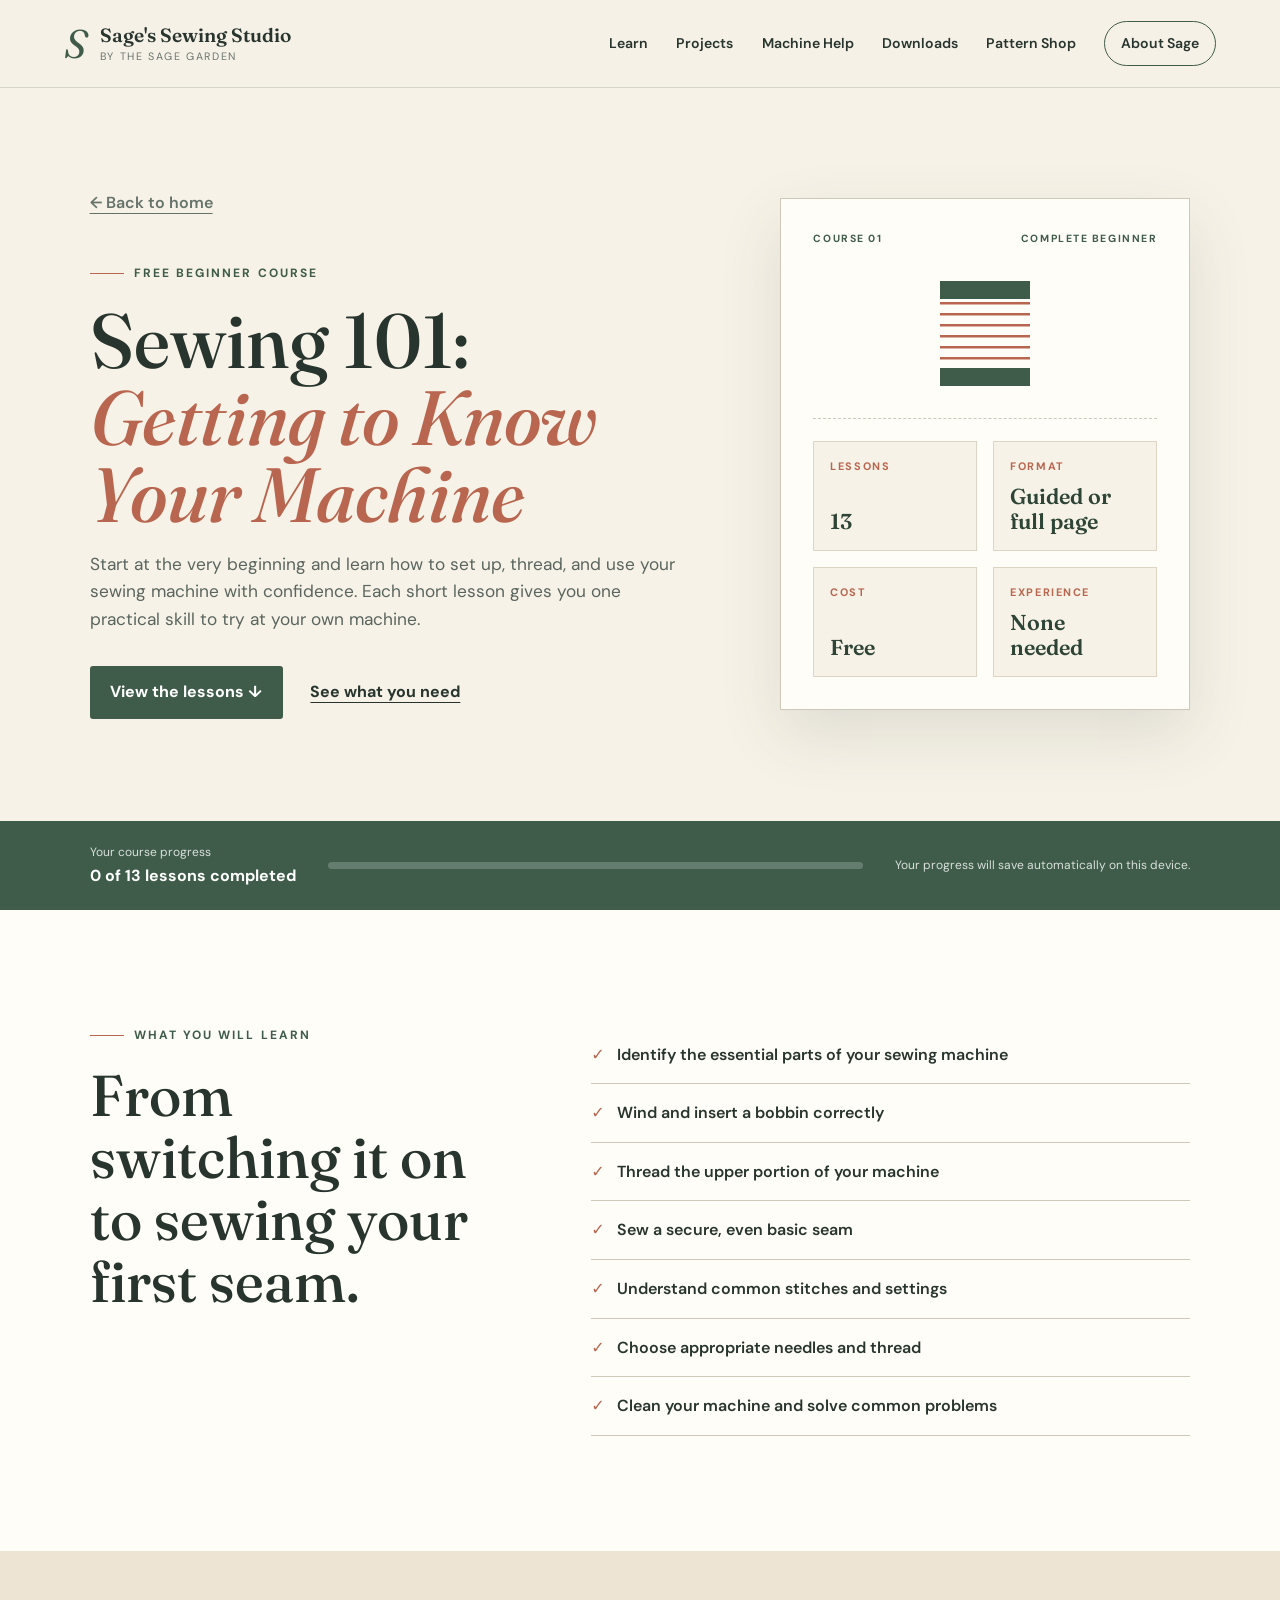
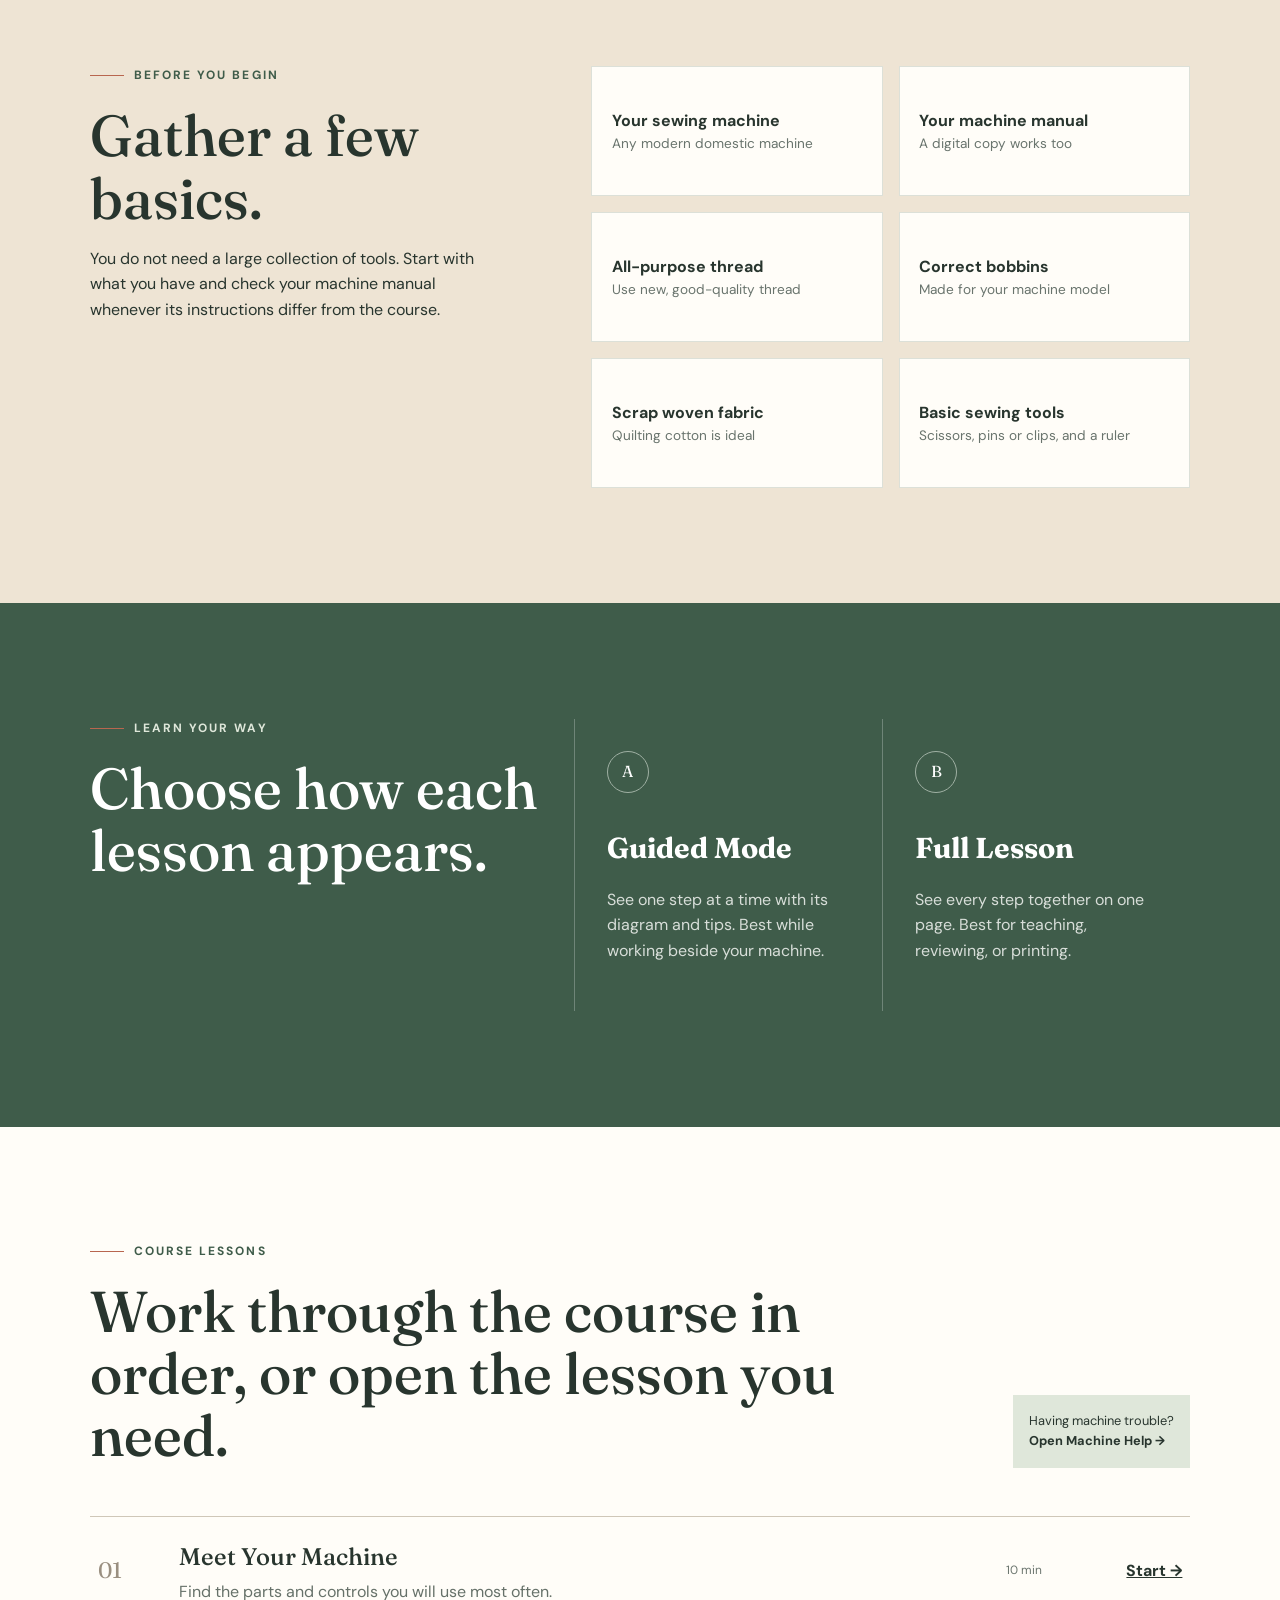
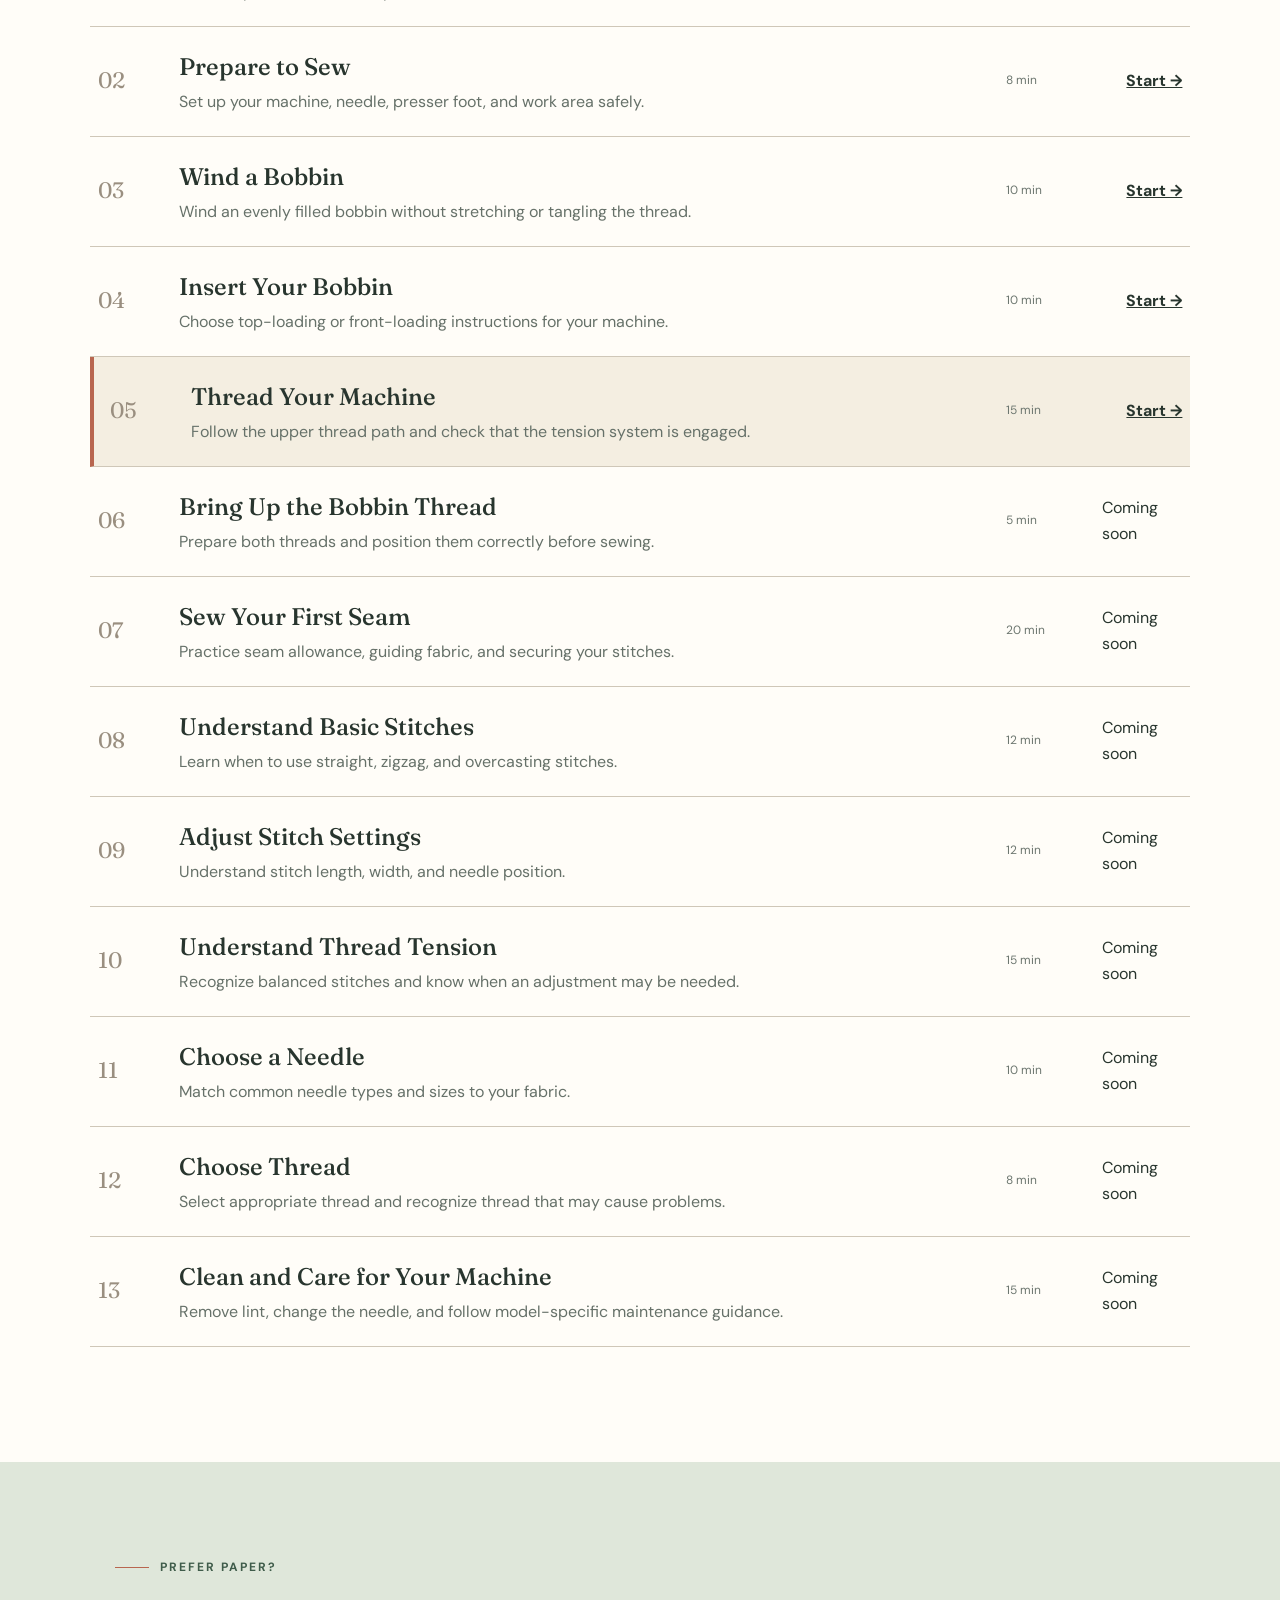
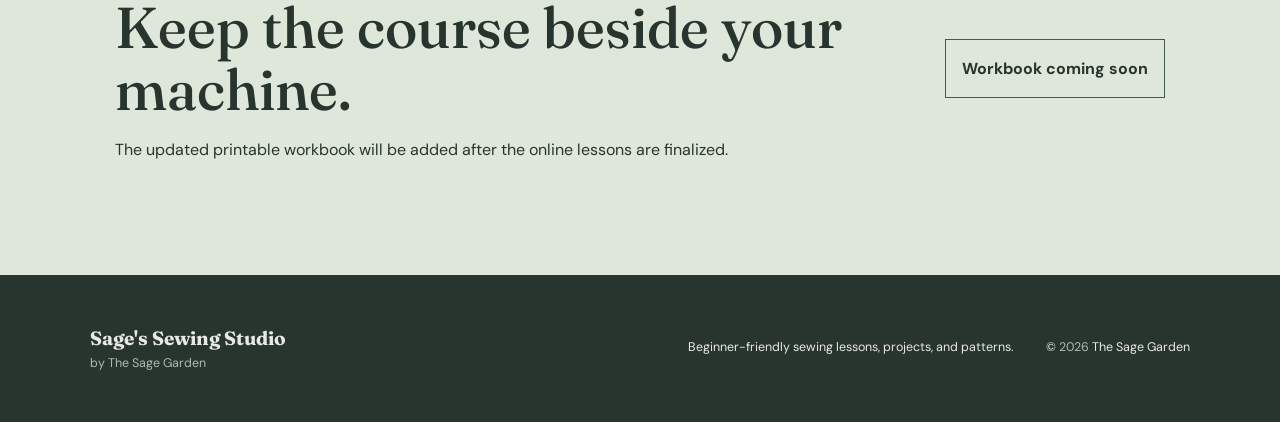
==== commit 05730179: "Refactor course.html structure and meta tags Merged head section and body content, updated meta tags" ====
--- a/course.html
+++ b/course.html
@@ -1,262 +1,528 @@
 <!doctype html>
 <html lang="en">
-  <head>
-    <meta charset="UTF-8" />
-    <meta name="viewport" content="width=device-width, initial-scale=1" />
-    <meta
-      name="description"
-      content="Sewing 101 is a free beginner sewing course from Sage's Sewing Studio."
-    />
-    <title>Sewing 101 | Sage's Sewing Studio</title>
-    <link rel="preconnect" href="https://fonts.googleapis.com" />
-    <link rel="preconnect" href="https://fonts.gstatic.com" crossorigin />
-    <link
-      href="https://fonts.googleapis.com/css2?family=DM+Sans:wght@400;500;600;700&family=Fraunces:opsz,wght@9..144,500;9..144,600&display=swap"
-      rel="stylesheet"
-    />
-    <link rel="stylesheet" href="styles.css" />
-    <link rel="stylesheet" href="course.css" />
-    <link
-      rel="icon"
-      type="image/svg+xml"
-      href="data:image/svg+xml,%3Csvg xmlns='http://www.w3.org/2000/svg' viewBox='0 0 64 64'%3E%3Crect width='64' height='64' rx='16' fill='%233f5c4a'/%3E%3Cpath d='M41 13c-13 2-22 10-23 23 8 1 17-3 22-10-2 8-8 15-18 20' fill='none' stroke='%23fbf8f0' stroke-width='4' stroke-linecap='round'/%3E%3C/svg%3E"
-    />
-  </head>
-  <body>
-    <a class="skip-link" href="#main-content">Skip to content</a>
-
-    <header class="site-header">
-      <a class="brand" href="index.html" aria-label="Sage's Sewing Studio home">
-        <svg class="brand-mark" viewBox="0 0 52 52" aria-hidden="true">
-          <path d="M36.5 8.5C22.8 10 14 18.2 13 31.7c8.5.6 17.7-3.8 22.5-11.5-2.2 9-8.5 16.2-19 21.8" />
-          <path class="stitch" d="M17 42h24" />
-        </svg>
-        <span>
-          <strong>Sage's Sewing Studio</strong>
-          <small>by The Sage Garden</small>
-        </span>
-      </a>
-
-      <button class="menu-button" type="button" aria-expanded="false" aria-controls="site-nav">
-        <span></span><span></span><span></span>
-        <span class="sr-only">Open navigation</span>
-      </button>
-
-      <nav id="site-nav" class="site-nav" aria-label="Main navigation">
-        <a href="course.html" aria-current="page">Learn</a>
-        <a href="index.html#projects">Projects</a>
-        <a href="index.html#help">Machine Help</a>
-        <a href="index.html#downloads">Downloads</a>
-        <a href="index.html#patterns">Pattern Shop</a>
-        <a class="nav-about" href="index.html#about">About Sage</a>
-      </nav>
-    </header>
-
-    <main id="main-content">
-      <section class="course-hero">
-        <div class="course-hero-copy">
-          <a class="back-link" href="index.html">← Back to home</a>
-          <p class="eyebrow"><span></span> Free beginner course</p>
-          <h1>Sewing 101:<br /><em>Getting to Know Your Machine</em></h1>
-          <p class="course-intro">
-            Start at the very beginning and learn how to set up, thread, and use your sewing
-            machine with confidence. Each short lesson gives you one practical skill to try at
-            your own machine.
+<head>
+  <meta charset="UTF-8" />
+
+  <meta
+    name="viewport"
+    content="width=device-width, initial-scale=1"
+  />
+
+  <meta
+    name="description"
+    content="Sewing 101 is a free beginner course from Sage's Sewing Studio."
+  />
+
+  <title>Sewing 101 | Sage's Sewing Studio</title>
+
+  <link rel="preconnect" href="https://fonts.googleapis.com" />
+  <link rel="preconnect" href="https://fonts.gstatic.com" crossorigin />
+
+  <link
+    href="https://fonts.googleapis.com/css2?family=DM+Sans:wght@400;500;600;700&family=Fraunces:opsz,wght@9..144,500;9..144,600&display=swap"
+    rel="stylesheet"
+  />
+
+  <link rel="stylesheet" href="styles.css" />
+</head>
+
+<body>
+  <header class="site-header">
+    <a class="brand" href="index.html">
+      <span class="brand-leaf">S</span>
+
+      <span>
+        <strong>Sage's Sewing Studio</strong>
+        <small>by The Sage Garden</small>
+      </span>
+    </a>
+
+    <button
+      class="menu-button"
+      type="button"
+      aria-expanded="false"
+      aria-controls="site-nav"
+    >
+      ☰
+      <span class="sr-only">Open navigation</span>
+    </button>
+
+    <nav id="site-nav" class="site-nav">
+      <a href="course.html">Learn</a>
+      <a href="index.html#projects">Projects</a>
+      <a href="index.html#help">Machine Help</a>
+      <a href="index.html#downloads">Downloads</a>
+      <a href="index.html#patterns">Pattern Shop</a>
+      <a class="nav-about" href="index.html#about">About Sage</a>
+    </nav>
+  </header>
+
+  <main>
+    <section class="course-hero">
+      <div class="course-hero-copy">
+        <a class="back-link" href="index.html">
+          ← Back to home
+        </a>
+
+        <p class="eyebrow">
+          <span></span>
+          Free beginner course
+        </p>
+
+        <h1>
+          Sewing 101:
+          <em>Getting to Know Your Machine</em>
+        </h1>
+
+        <p class="large-copy">
+          Start at the very beginning and learn how to set up, thread, and use
+          your sewing machine with confidence. Each short lesson gives you one
+          practical skill to try at your own machine.
+        </p>
+
+        <div class="button-row">
+          <a class="button primary-button" href="#lessons">
+            View the lessons ↓
+          </a>
+
+          <a class="text-link" href="#supplies">
+            See what you need
+          </a>
+        </div>
+      </div>
+
+      <aside class="course-summary">
+        <div class="summary-heading">
+          <span>COURSE 01</span>
+          <span>COMPLETE BEGINNER</span>
+        </div>
+
+        <div class="summary-decoration">
+          <div class="decorative-spool"></div>
+        </div>
+
+        <dl class="course-detail-grid">
+          <div>
+            <dt>Lessons</dt>
+            <dd>13</dd>
+          </div>
+
+          <div>
+            <dt>Format</dt>
+            <dd>Guided or full page</dd>
+          </div>
+
+          <div>
+            <dt>Cost</dt>
+            <dd>Free</dd>
+          </div>
+
+          <div>
+            <dt>Experience</dt>
+            <dd>None needed</dd>
+          </div>
+        </dl>
+      </aside>
+    </section>
+
+    <section class="course-progress">
+      <div>
+        <small>Your course progress</small>
+
+        <strong>
+          <span id="completed-count">0</span>
+          of 13 lessons completed
+        </strong>
+      </div>
+
+      <div class="progress-bar">
+        <span id="course-progress-bar"></span>
+      </div>
+
+      <p>
+        Your progress will save automatically on this device.
+      </p>
+    </section>
+
+    <section class="course-outcomes">
+      <div>
+        <p class="eyebrow">
+          <span></span>
+          What you will learn
+        </p>
+
+        <h2>
+          From switching it on to sewing your first seam.
+        </h2>
+      </div>
+
+      <ul>
+        <li>Identify the essential parts of your sewing machine</li>
+        <li>Wind and insert a bobbin correctly</li>
+        <li>Thread the upper portion of your machine</li>
+        <li>Sew a secure, even basic seam</li>
+        <li>Understand common stitches and settings</li>
+        <li>Choose appropriate needles and thread</li>
+        <li>Clean your machine and solve common problems</li>
+      </ul>
+    </section>
+
+    <section id="supplies" class="supplies-section">
+      <div>
+        <p class="eyebrow">
+          <span></span>
+          Before you begin
+        </p>
+
+        <h2>Gather a few basics.</h2>
+
+        <p>
+          You do not need a large collection of tools. Start with what you have
+          and check your machine manual whenever its instructions differ from
+          the course.
+        </p>
+      </div>
+
+      <div class="supply-grid">
+        <article>
+          <strong>Your sewing machine</strong>
+          <span>Any modern domestic machine</span>
+        </article>
+
+        <article>
+          <strong>Your machine manual</strong>
+          <span>A digital copy works too</span>
+        </article>
+
+        <article>
+          <strong>All-purpose thread</strong>
+          <span>Use new, good-quality thread</span>
+        </article>
+
+        <article>
+          <strong>Correct bobbins</strong>
+          <span>Made for your machine model</span>
+        </article>
+
+        <article>
+          <strong>Scrap woven fabric</strong>
+          <span>Quilting cotton is ideal</span>
+        </article>
+
+        <article>
+          <strong>Basic sewing tools</strong>
+          <span>Scissors, pins or clips, and a ruler</span>
+        </article>
+      </div>
+    </section>
+
+    <section class="view-options">
+      <div>
+        <p class="eyebrow light-eyebrow">
+          <span></span>
+          Learn your way
+        </p>
+
+        <h2>Choose how each lesson appears.</h2>
+      </div>
+
+      <article>
+        <span class="mode-letter">A</span>
+
+        <h3>Guided Mode</h3>
+
+        <p>
+          See one step at a time with its diagram and tips. Best while working
+          beside your machine.
+        </p>
+      </article>
+
+      <article>
+        <span class="mode-letter">B</span>
+
+        <h3>Full Lesson</h3>
+
+        <p>
+          See every step together on one page. Best for teaching, reviewing,
+          or printing.
+        </p>
+      </article>
+    </section>
+
+    <section id="lessons" class="lessons-section">
+      <div class="lessons-intro">
+        <div>
+          <p class="eyebrow">
+            <span></span>
+            Course lessons
           </p>
-          <div class="course-hero-actions">
-            <a class="button button-primary" href="#lessons">View the lessons <span aria-hidden="true">↓</span></a>
-            <a class="text-link" href="#supplies">See what you need</a>
-          </div>
+
+          <h2>
+            Work through the course in order, or open the lesson you need.
+          </h2>
         </div>
 
-        <aside class="course-summary" aria-label="Course summary">
-          <div class="summary-top">
-            <span>COURSE 01</span>
-            <span>COMPLETE BEGINNER</span>
-          </div>
-          <div class="summary-spool" aria-hidden="true">
-            <div class="spool-top"></div>
-            <div class="spool-thread"></div>
-            <div class="spool-bottom"></div>
-            <div class="spool-tail"></div>
-          </div>
-          <dl>
-            <div><dt>Lessons</dt><dd>13</dd></div>
-            <div><dt>Format</dt><dd>Guided or full page</dd></div>
-            <div><dt>Cost</dt><dd>Free</dd></div>
-            <div><dt>Experience</dt><dd>None needed</dd></div>
-          </dl>
-        </aside>
-      </section>
-
-      <section class="course-progress" aria-label="Course progress">
-        <div>
-          <p>Your course progress</p>
-          <strong><span id="completed-count">0</span> of 13 lessons completed</strong>
-        </div>
-        <div class="progress-track" aria-hidden="true"><span id="course-progress-bar"></span></div>
-        <p class="progress-note">Your progress will save automatically on this device.</p>
-      </section>
-
-      <section class="course-overview">
-        <div>
-          <p class="eyebrow"><span></span> What you will learn</p>
-          <h2>From switching it on to sewing your first seam.</h2>
-        </div>
-        <ul class="outcome-list">
-          <li><span>01</span>Identify the essential parts of your sewing machine</li>
-          <li><span>02</span>Wind and insert a bobbin correctly</li>
-          <li><span>03</span>Thread the upper portion of your machine</li>
-          <li><span>04</span>Sew a secure, even basic seam</li>
-          <li><span>05</span>Understand common stitches and machine settings</li>
-          <li><span>06</span>Choose appropriate needles and thread</li>
-          <li><span>07</span>Clean your machine and solve common problems</li>
-        </ul>
-      </section>
-
-      <section id="supplies" class="supplies-section">
-        <div class="supplies-copy">
-          <p class="eyebrow"><span></span> Before you begin</p>
-          <h2>Gather a few basics.</h2>
-          <p>
-            You do not need a large collection of tools. Start with what you have, and check your
-            machine manual whenever its instructions differ from the course.
-          </p>
-        </div>
-        <ul class="supply-list">
-          <li><span aria-hidden="true">01</span><strong>Your sewing machine</strong><small>Any modern domestic machine</small></li>
-          <li><span aria-hidden="true">02</span><strong>Your machine manual</strong><small>A digital copy works too</small></li>
-          <li><span aria-hidden="true">03</span><strong>All-purpose thread</strong><small>Use new, good-quality thread</small></li>
-          <li><span aria-hidden="true">04</span><strong>Correct bobbins</strong><small>Made for your machine model</small></li>
-          <li><span aria-hidden="true">05</span><strong>Scrap woven fabric</strong><small>Quilting cotton is ideal</small></li>
-          <li><span aria-hidden="true">06</span><strong>Basic sewing tools</strong><small>Scissors, pins or clips, and a ruler</small></li>
-        </ul>
-      </section>
-
-      <section class="view-options">
-        <div class="view-heading">
-          <p class="eyebrow"><span></span> Learn your way</p>
-          <h2>Choose how each lesson appears.</h2>
-        </div>
-        <article>
-          <span class="view-number">A</span>
-          <h3>Guided Mode</h3>
-          <p>See one step at a time with its diagram and tips. Best while working beside your machine.</p>
-        </article>
-        <article>
-          <span class="view-number">B</span>
-          <h3>Full Lesson</h3>
-          <p>See every step together on one page. Best for teaching, reviewing, or printing.</p>
-        </article>
-      </section>
-
-      <section id="lessons" class="lessons-section">
-        <div class="lessons-heading">
-          <div>
-            <p class="eyebrow"><span></span> Course lessons</p>
-            <h2>Work through the course in order, or open the lesson you need.</h2>
-          </div>
-          <a class="help-link" href="index.html#help">Having machine trouble? <strong>Open Machine Help →</strong></a>
-        </div>
-
-        <ol class="lesson-list">
-          <li class="lesson-row" data-lesson="1">
-            <span class="lesson-number">01</span>
-            <div><h3>Meet Your Machine</h3><p>Find the parts and controls you will use most often.</p></div>
-            <span class="lesson-time">10 min</span>
-            <a href="#" aria-label="Open lesson 1, Meet Your Machine">Start <span>→</span></a>
-          </li>
-          <li class="lesson-row" data-lesson="2">
-            <span class="lesson-number">02</span>
-            <div><h3>Prepare to Sew</h3><p>Set up your machine, needle, presser foot, and work area safely.</p></div>
-            <span class="lesson-time">8 min</span>
-            <a href="#" aria-label="Open lesson 2, Prepare to Sew">Start <span>→</span></a>
-          </li>
-          <li class="lesson-row" data-lesson="3">
-            <span class="lesson-number">03</span>
-            <div><h3>Wind a Bobbin</h3><p>Wind an evenly filled bobbin without stretching or tangling the thread.</p></div>
-            <span class="lesson-time">10 min</span>
-            <a href="#" aria-label="Open lesson 3, Wind a Bobbin">Start <span>→</span></a>
-          </li>
-          <li class="lesson-row" data-lesson="4">
-            <span class="lesson-number">04</span>
-            <div><h3>Insert Your Bobbin</h3><p>Choose top-loading or front-loading instructions for your machine.</p></div>
-            <span class="lesson-time">10 min</span>
-            <a href="#" aria-label="Open lesson 4, Insert Your Bobbin">Start <span>→</span></a>
-          </li>
-          <li class="lesson-row featured-lesson" data-lesson="5">
-            <span class="lesson-number">05</span>
-            <div><h3>Thread Your Machine</h3><p>Follow the upper thread path and check that the tension system is engaged.</p><small>FIRST INTERACTIVE LESSON COMING NEXT</small></div>
-            <span class="lesson-time">15 min</span>
-            <a href="lesson.html" aria-label="Open lesson 5, Thread Your Machine">Start <span>→</span></a>
-          </li>
-          <li class="lesson-row" data-lesson="6">
-            <span class="lesson-number">06</span>
-            <div><h3>Bring Up the Bobbin Thread</h3><p>Prepare both threads and position them correctly before sewing.</p></div>
-            <span class="lesson-time">5 min</span>
-            <a href="#" aria-label="Open lesson 6, Bring Up the Bobbin Thread">Start <span>→</span></a>
-          </li>
-          <li class="lesson-row" data-lesson="7">
-            <span class="lesson-number">07</span>
-            <div><h3>Sew Your First Seam</h3><p>Practice seam allowance, guiding fabric, and securing your stitches.</p></div>
-            <span class="lesson-time">20 min</span>
-            <a href="#" aria-label="Open lesson 7, Sew Your First Seam">Start <span>→</span></a>
-          </li>
-          <li class="lesson-row" data-lesson="8">
-            <span class="lesson-number">08</span>
-            <div><h3>Understand Basic Stitches</h3><p>Learn when to use straight, zigzag, and overcasting stitches.</p></div>
-            <span class="lesson-time">12 min</span>
-            <a href="#" aria-label="Open lesson 8, Understand Basic Stitches">Start <span>→</span></a>
-          </li>
-          <li class="lesson-row" data-lesson="9">
-            <span class="lesson-number">09</span>
-            <div><h3>Adjust Stitch Settings</h3><p>Understand stitch length, width, and needle position.</p></div>
-            <span class="lesson-time">12 min</span>
-            <a href="#" aria-label="Open lesson 9, Adjust Stitch Settings">Start <span>→</span></a>
-          </li>
-          <li class="lesson-row" data-lesson="10">
-            <span class="lesson-number">10</span>
-            <div><h3>Understand Thread Tension</h3><p>Recognize balanced stitches and know when an adjustment may be needed.</p></div>
-            <span class="lesson-time">15 min</span>
-            <a href="#" aria-label="Open lesson 10, Understand Thread Tension">Start <span>→</span></a>
-          </li>
-          <li class="lesson-row" data-lesson="11">
-            <span class="lesson-number">11</span>
-            <div><h3>Choose a Needle</h3><p>Match common needle types and sizes to your fabric.</p></div>
-            <span class="lesson-time">10 min</span>
-            <a href="#" aria-label="Open lesson 11, Choose a Needle">Start <span>→</span></a>
-          </li>
-          <li class="lesson-row" data-lesson="12">
-            <span class="lesson-number">12</span>
-            <div><h3>Choose Thread</h3><p>Select appropriate thread and recognize thread that may cause problems.</p></div>
-            <span class="lesson-time">8 min</span>
-            <a href="#" aria-label="Open lesson 12, Choose Thread">Start <span>→</span></a>
-          </li>
-          <li class="lesson-row" data-lesson="13">
-            <span class="lesson-number">13</span>
-            <div><h3>Clean and Care for Your Machine</h3><p>Remove lint, change the needle, and follow model-specific maintenance guidance.</p></div>
-            <span class="lesson-time">15 min</span>
-            <a href="#" aria-label="Open lesson 13, Clean and Care for Your Machine">Start <span>→</span></a>
-          </li>
-        </ol>
-      </section>
-
-      <section class="workbook-banner">
-        <div>
-          <p class="eyebrow"><span></span> Prefer paper?</p>
-          <h2>Keep the course beside your machine.</h2>
-          <p>The updated printable workbook will be added after the online lessons are finalized.</p>
-        </div>
-        <span class="coming-soon-button">Workbook coming soon</span>
-      </section>
-    </main>
-
-    <footer class="site-footer">
-      <div class="footer-brand"><strong>Sage's Sewing Studio</strong><span>by The Sage Garden</span></div>
-      <p>Beginner-friendly sewing lessons, projects, and patterns.</p>
-      <p class="footer-copy">© <span id="year"></span> The Sage Garden</p>
-    </footer>
-
-    <script src="app.js"></script>
-  </body>
+        <a class="machine-help-box" href="index.html#help">
+          Having machine trouble?
+          <strong>Open Machine Help →</strong>
+        </a>
+      </div>
+
+      <div class="lesson-list">
+        <article class="lesson-row" data-lesson="1">
+          <span class="lesson-number">01</span>
+
+          <div>
+            <h3>Meet Your Machine</h3>
+            <p>
+              Find the parts and controls you will use most often.
+            </p>
+          </div>
+
+          <span class="lesson-time">10 min</span>
+
+          <a href="lesson1.html">
+            Start →
+          </a>
+        </article>
+
+        <article class="lesson-row" data-lesson="2">
+          <span class="lesson-number">02</span>
+
+          <div>
+            <h3>Prepare to Sew</h3>
+            <p>
+              Set up your machine, needle, presser foot, and work area safely.
+            </p>
+          </div>
+
+          <span class="lesson-time">8 min</span>
+
+          <a href="lesson2.html">
+            Start →
+          </a>
+        </article>
+
+        <article class="lesson-row" data-lesson="3">
+          <span class="lesson-number">03</span>
+
+          <div>
+            <h3>Wind a Bobbin</h3>
+            <p>
+              Wind an evenly filled bobbin without stretching or tangling the
+              thread.
+            </p>
+          </div>
+
+          <span class="lesson-time">10 min</span>
+
+          <a href="lesson3.html">
+            Start →
+          </a>
+        </article>
+
+        <article class="lesson-row" data-lesson="4">
+          <span class="lesson-number">04</span>
+
+          <div>
+            <h3>Insert Your Bobbin</h3>
+            <p>
+              Choose top-loading or front-loading instructions for your
+              machine.
+            </p>
+          </div>
+
+          <span class="lesson-time">10 min</span>
+
+          <a href="lesson4.html">
+            Start →
+          </a>
+        </article>
+
+        <article
+          class="lesson-row featured-lesson"
+          data-lesson="5"
+        >
+          <span class="lesson-number">05</span>
+
+          <div>
+            <h3>Thread Your Machine</h3>
+
+            <p>
+              Follow the upper thread path and check that the tension system is
+              engaged.
+            </p>
+          </div>
+
+          <span class="lesson-time">15 min</span>
+
+          <a href="lesson.html">
+            Start →
+          </a>
+        </article>
+
+        <article class="lesson-row" data-lesson="6">
+          <span class="lesson-number">06</span>
+
+          <div>
+            <h3>Bring Up the Bobbin Thread</h3>
+            <p>
+              Prepare both threads and position them correctly before sewing.
+            </p>
+          </div>
+
+          <span class="lesson-time">5 min</span>
+
+          <span>Coming soon</span>
+        </article>
+
+        <article class="lesson-row" data-lesson="7">
+          <span class="lesson-number">07</span>
+
+          <div>
+            <h3>Sew Your First Seam</h3>
+            <p>
+              Practice seam allowance, guiding fabric, and securing your
+              stitches.
+            </p>
+          </div>
+
+          <span class="lesson-time">20 min</span>
+
+          <span>Coming soon</span>
+        </article>
+
+        <article class="lesson-row" data-lesson="8">
+          <span class="lesson-number">08</span>
+
+          <div>
+            <h3>Understand Basic Stitches</h3>
+            <p>
+              Learn when to use straight, zigzag, and overcasting stitches.
+            </p>
+          </div>
+
+          <span class="lesson-time">12 min</span>
+
+          <span>Coming soon</span>
+        </article>
+
+        <article class="lesson-row" data-lesson="9">
+          <span class="lesson-number">09</span>
+
+          <div>
+            <h3>Adjust Stitch Settings</h3>
+            <p>
+              Understand stitch length, width, and needle position.
+            </p>
+          </div>
+
+          <span class="lesson-time">12 min</span>
+
+          <span>Coming soon</span>
+        </article>
+
+        <article class="lesson-row" data-lesson="10">
+          <span class="lesson-number">10</span>
+
+          <div>
+            <h3>Understand Thread Tension</h3>
+            <p>
+              Recognize balanced stitches and know when an adjustment may be
+              needed.
+            </p>
+          </div>
+
+          <span class="lesson-time">15 min</span>
+
+          <span>Coming soon</span>
+        </article>
+
+        <article class="lesson-row" data-lesson="11">
+          <span class="lesson-number">11</span>
+
+          <div>
+            <h3>Choose a Needle</h3>
+            <p>
+              Match common needle types and sizes to your fabric.
+            </p>
+          </div>
+
+          <span class="lesson-time">10 min</span>
+
+          <span>Coming soon</span>
+        </article>
+
+        <article class="lesson-row" data-lesson="12">
+          <span class="lesson-number">12</span>
+
+          <div>
+            <h3>Choose Thread</h3>
+            <p>
+              Select appropriate thread and recognize thread that may cause
+              problems.
+            </p>
+          </div>
+
+          <span class="lesson-time">8 min</span>
+
+          <span>Coming soon</span>
+        </article>
+
+        <article class="lesson-row" data-lesson="13">
+          <span class="lesson-number">13</span>
+
+          <div>
+            <h3>Clean and Care for Your Machine</h3>
+            <p>
+              Remove lint, change the needle, and follow model-specific
+              maintenance guidance.
+            </p>
+          </div>
+
+          <span class="lesson-time">15 min</span>
+
+          <span>Coming soon</span>
+        </article>
+      </div>
+    </section>
+
+    <section class="workbook-section">
+      <div>
+        <p class="eyebrow">
+          <span></span>
+          Prefer paper?
+        </p>
+
+        <h2>
+          Keep the course beside your machine.
+        </h2>
+
+        <p>
+          The updated printable workbook will be added after the online lessons
+          are finalized.
+        </p>
+      </div>
+
+      <span>Workbook coming soon</span>
+    </section>
+  </main>
+
+  <footer class="site-footer">
+    <div>
+      <strong>Sage's Sewing Studio</strong>
+      <span>by The Sage Garden</span>
+    </div>
+
+    <p>
+      Beginner-friendly sewing lessons, projects, and patterns.
+    </p>
+
+    <p>
+      © <span id="year"></span> The Sage Garden
+    </p>
+  </footer>
+
+  <script src="app.js"></script>
+</body>
 </html>
--- a/styles.css
+++ b/styles.css
@@ -2,6 +2,7 @@
   --ink: #28352e;
   --forest: #3f5c4a;
   --forest-dark: #2d4436;
+  --sage: #93a58f;
   --sage-light: #dfe7da;
   --cream: #f7f2e7;
   --paper: #fffdf8;
@@ -34,11 +35,18 @@
   color: inherit;
 }
 
-h1,
-h2,
-h3,
-p {
-  overflow-wrap: break-word;
+.skip-link {
+  position: fixed;
+  left: 1rem;
+  top: -5rem;
+  z-index: 100;
+  padding: 0.7rem 1rem;
+  color: white;
+  background: var(--ink);
+}
+
+.skip-link:focus {
+  top: 1rem;
 }
 
 .sr-only {
@@ -47,6 +55,7 @@
   height: 1px;
   overflow: hidden;
   clip: rect(0, 0, 0, 0);
+  white-space: nowrap;
 }
 
 /* Header */
@@ -58,16 +67,16 @@
   align-items: center;
   justify-content: space-between;
   gap: 2rem;
-  background: var(--cream);
-  border-bottom: 1px solid rgba(63, 92, 74, 0.18);
   position: relative;
   z-index: 20;
+  background: rgba(247, 242, 231, 0.94);
+  border-bottom: 1px solid rgba(63, 92, 74, 0.18);
 }
 
 .brand {
   display: flex;
   align-items: center;
-  gap: 0.9rem;
+  gap: 0.8rem;
   text-decoration: none;
   line-height: 1.05;
 }
@@ -79,18 +88,31 @@
   font-style: italic;
 }
 
+.brand-mark {
+  width: 42px;
+  fill: none;
+  stroke: var(--forest);
+  stroke-width: 2.2;
+  stroke-linecap: round;
+}
+
+.brand-mark .stitch {
+  stroke-dasharray: 2 5;
+}
+
 .brand strong {
   display: block;
   font-family: var(--serif);
   font-size: 1.2rem;
+  font-weight: 600;
 }
 
 .brand small {
   display: block;
   margin-top: 0.35rem;
   color: #69756e;
-  font-size: 0.65rem;
-  letter-spacing: 0.16em;
+  font-size: 0.67rem;
+  letter-spacing: 0.15em;
   text-transform: uppercase;
 }
 
@@ -102,7 +124,7 @@
 
 .site-nav a {
   font-size: 0.88rem;
-  font-weight: 700;
+  font-weight: 600;
   text-decoration: none;
 }
 
@@ -110,7 +132,7 @@
   color: var(--terracotta);
 }
 
-.nav-about {
+.site-nav .nav-about {
   padding: 0.65rem 1rem;
   border: 1px solid var(--forest);
   border-radius: 999px;
@@ -125,13 +147,21 @@
   font-size: 1.5rem;
 }
 
-/* Shared elements */
+.menu-button span:not(.sr-only) {
+  display: block;
+  width: 24px;
+  height: 2px;
+  margin: 5px;
+  background: var(--ink);
+}
+
+/* Shared styles */
 
 .eyebrow {
   margin: 0 0 1.25rem;
   display: flex;
   align-items: center;
-  gap: 0.7rem;
+  gap: 0.65rem;
   color: var(--forest);
   font-size: 0.75rem;
   font-weight: 700;
@@ -149,14 +179,6 @@
   max-width: 700px;
   font-size: 1.08rem;
   color: #59655e;
-}
-
-.button-row {
-  margin-top: 2rem;
-  display: flex;
-  align-items: center;
-  gap: 1.5rem;
-  flex-wrap: wrap;
 }
 
 .button {
@@ -165,16 +187,24 @@
   display: inline-flex;
   align-items: center;
   justify-content: center;
+  gap: 1.6rem;
+  border-radius: 3px;
   font-weight: 700;
   text-decoration: none;
-  border-radius: 3px;
-}
-
+}
+
+.button-primary,
 .primary-button {
   color: white;
   background: var(--forest);
 }
 
+.button-primary:hover,
+.primary-button:hover {
+  background: var(--forest-dark);
+}
+
+.button-dark,
 .dark-button {
   color: white;
   background: var(--ink);
@@ -194,85 +224,143 @@
 
 /* Homepage hero */
 
+.hero,
 .home-hero {
   min-height: 670px;
   display: grid;
-  grid-template-columns: 1fr 1fr;
-}
-
+  grid-template-columns:
+    minmax(0, 1.02fr)
+    minmax(420px, 0.98fr);
+  overflow: hidden;
+}
+
+.hero-copy,
 .home-hero-copy {
-  padding: clamp(4rem, 8vw, 8rem) clamp(2rem, 7vw, 7.5rem);
+  padding:
+    clamp(4rem, 8vw, 8rem)
+    clamp(2rem, 7vw, 7.5rem);
   align-self: center;
 }
 
+.hero h1,
 .home-hero h1 {
+  max-width: 740px;
   margin: 0;
   font-family: var(--serif);
-  font-size: clamp(3.8rem, 6.5vw, 6.7rem);
+  font-size: clamp(3.6rem, 6.3vw, 6.6rem);
+  font-weight: 500;
   line-height: 0.96;
   letter-spacing: -0.045em;
+}
+
+.hero h1 em,
+.home-hero h1 em {
+  color: var(--terracotta);
   font-weight: 500;
 }
 
 .home-hero h1 em {
   display: block;
-  color: var(--terracotta);
-  font-weight: 500;
-}
-
+}
+
+.hero-intro {
+  max-width: 600px;
+  margin: 2rem 0;
+  color: #56625b;
+  font-size: 1.12rem;
+}
+
+.hero-actions,
+.button-row {
+  margin-top: 2rem;
+  display: flex;
+  align-items: center;
+  gap: 1.7rem;
+  flex-wrap: wrap;
+}
+
+.hero-details,
 .home-facts {
   margin: 3.5rem 0 0;
   padding: 0;
   display: flex;
-  gap: 3rem;
+  gap: clamp(1.4rem, 4vw, 3.8rem);
   list-style: none;
   color: #657169;
   font-size: 0.76rem;
 }
 
+.hero-details li,
 .home-facts li {
   display: grid;
 }
 
+.hero-details strong,
 .home-facts strong {
   color: var(--ink);
   font-family: var(--serif);
   font-size: 1.2rem;
-}
-
+  font-weight: 600;
+}
+
+.hero-visual,
 .home-visual {
   min-height: 670px;
   padding: 3rem;
+  position: relative;
   display: grid;
   place-items: center;
   background-color: var(--sage-light);
   background-image:
-    linear-gradient(rgba(63, 92, 74, 0.08) 1px, transparent 1px),
-    linear-gradient(90deg, rgba(63, 92, 74, 0.08) 1px, transparent 1px);
+    linear-gradient(
+      rgba(63, 92, 74, 0.08) 1px,
+      transparent 1px
+    ),
+    linear-gradient(
+      90deg,
+      rgba(63, 92, 74, 0.08) 1px,
+      transparent 1px
+    );
   background-size: 34px 34px;
 }
 
+.lesson-card,
 .lesson-preview {
-  width: min(100%, 500px);
-  padding: 1.8rem;
+  width: min(78%, 500px);
+  padding: 1.5rem;
+  position: relative;
+  z-index: 3;
+  transform: rotate(-1.5deg);
   background: var(--paper);
-  border: 1px solid var(--border);
+  border: 1px solid #d8cebd;
   box-shadow: 0 24px 60px rgba(45, 68, 54, 0.18);
-  transform: rotate(-1.5deg);
-}
-
+}
+
+.lesson-card::after {
+  content: "";
+  position: absolute;
+  inset: 10px;
+  border: 1px dashed rgba(184, 102, 79, 0.35);
+  pointer-events: none;
+}
+
+.lesson-card-top,
 .preview-top {
+  position: relative;
+  z-index: 1;
   display: flex;
   justify-content: space-between;
   color: var(--forest);
-  font-size: 0.65rem;
+  font-size: 0.63rem;
   font-weight: 700;
   letter-spacing: 0.15em;
 }
 
+.machine-illustration,
 .spool-graphic {
   width: 100%;
   max-height: 270px;
+  margin: 1.1rem 0 0.2rem;
   fill: none;
   stroke: var(--forest);
   stroke-width: 4;
@@ -280,32 +368,44 @@
   stroke-linejoin: round;
 }
 
+.machine-illustration .thread-line,
 .colored-thread {
   stroke: var(--terracotta);
-  stroke-dasharray: 8 8;
-}
-
+  stroke-width: 3;
+  stroke-dasharray: 7 7;
+}
+
+.lesson-card-copy {
+  position: relative;
+  z-index: 1;
+  padding: 0 1rem 1rem;
+}
+
+.lesson-card-copy p,
 .lesson-preview > p {
   margin: 0;
   color: #6c766e;
-  font-size: 0.8rem;
-}
-
+  font-size: 0.72rem;
+}
+
+.lesson-card-copy h2,
 .lesson-preview h2 {
-  margin: 0;
-  font-family: var(--serif);
-  font-size: 2.2rem;
+  margin: 0.1rem 0 0.8rem;
+  font-family: var(--serif);
+  font-size: clamp(1.6rem, 3vw, 2.3rem);
   font-weight: 500;
 }
 
+.mini-progress,
 .preview-progress {
   height: 5px;
   margin: 1rem 0 0.6rem;
   overflow: hidden;
   background: #e7dfd1;
-  border-radius: 999px;
-}
-
+  border-radius: 10px;
+}
+
+.mini-progress span,
 .preview-progress span {
   display: block;
   width: 14%;
@@ -313,14 +413,24 @@
   background: var(--terracotta);
 }
 
-/* Homepage sections */
-
+.lesson-card-copy small {
+  display: block;
+  margin-top: 0.65rem;
+  color: #6c766e;
+}
+
+/* Homepage course */
+
+.course-section,
 .home-course-section,
 .lessons-section {
-  padding: clamp(5rem, 9vw, 8rem) clamp(1.5rem, 7vw, 7.5rem);
+  padding:
+    clamp(5rem, 9vw, 8rem)
+    clamp(1.5rem, 7vw, 7.5rem);
   background: var(--paper);
 }
 
+.section-heading,
 .section-intro {
   max-width: 1200px;
   margin: 0 auto 3rem;
@@ -330,83 +440,129 @@
   gap: 4rem;
 }
 
+.section-heading h2,
 .section-intro h2,
-.pattern-section h2,
-.course-outcomes h2,
-.supplies-section h2,
-.view-options h2,
-.lessons-intro h2,
-.workbook-section h2 {
+.pattern-preview h2,
+.pattern-section h2 {
   margin: 0;
   font-family: var(--serif);
-  font-size: clamp(2.5rem, 4.5vw, 4.3rem);
-  line-height: 1.08;
+  font-size: clamp(2.5rem, 4.5vw, 4.2rem);
+  line-height: 1.05;
   font-weight: 500;
 }
 
+.section-heading > p {
+  max-width: 560px;
+  margin: 0;
+  color: #657169;
+}
+
+.course-card,
 .home-course-card {
   max-width: 1200px;
   margin: auto;
-  padding: 3rem;
+  padding: clamp(2rem, 4vw, 3.2rem);
   display: grid;
   grid-template-columns: auto 1fr auto;
-  gap: 3rem;
   align-items: center;
+  gap: clamp(1.5rem, 4vw, 4rem);
   background: var(--cream);
   border: 1px solid var(--border);
 }
 
+.course-number,
 .course-card-number {
   align-self: start;
   color: #c5b9a6;
   font-family: var(--serif);
-  font-size: 4.5rem;
-  line-height: 1;
-}
-
+  font-size: 4.8rem;
+  line-height: 0.8;
+}
+
+.course-label {
+  margin: 0 0 0.45rem;
+  color: var(--terracotta);
+  font-size: 0.7rem;
+  font-weight: 700;
+  letter-spacing: 0.15em;
+}
+
+.course-info h3,
 .home-course-card h3 {
-  margin: 0;
-  font-family: var(--serif);
-  font-size: 2.6rem;
+  margin: 0 0 0.7rem;
+  font-family: var(--serif);
+  font-size: clamp(1.8rem, 3vw, 2.7rem);
   font-weight: 500;
 }
 
+.course-info > p {
+  max-width: 650px;
+  color: #59655e;
+}
+
+.course-meta,
 .course-tags {
   display: flex;
   flex-wrap: wrap;
+  gap: 0.6rem 1.3rem;
+  color: var(--forest);
+  font-size: 0.74rem;
+  font-weight: 600;
+}
+
+.course-meta span::before {
+  content: "✓";
+  margin-right: 0.35rem;
+  color: var(--terracotta);
+}
+
+.course-action,
+.course-card-action {
+  min-width: 210px;
+  display: grid;
   gap: 1rem;
-  color: var(--forest);
-  font-size: 0.75rem;
-  font-weight: 700;
-}
-
-.course-card-action {
-  display: grid;
-  gap: 1rem;
-}
-
+}
+
+.course-level,
 .level-label {
-  padding: 0.35rem 0.7rem;
+  justify-self: end;
+  padding: 0.35rem 0.65rem;
   color: var(--forest-dark);
   background: var(--sage-light);
   border-radius: 999px;
-  font-size: 0.7rem;
-  font-weight: 700;
-}
-
+  font-size: 0.68rem;
+  font-weight: 700;
+}
+
+/* Homepage pathways */
+
+.pathways,
 .home-pathways {
   display: grid;
   grid-template-columns: repeat(3, 1fr);
 }
 
+.pathway-card,
 .pathway {
-  min-height: 350px;
-  padding: 3rem;
+  min-height: 370px;
+  padding: clamp(2.2rem, 4vw, 4rem);
   display: flex;
   flex-direction: column;
+  align-items: flex-start;
+}
+
+.pathway {
   justify-content: flex-end;
 }
 
+.pathway-card > p:first-of-type {
+  margin: auto 0 0.4rem;
+  font-size: 0.68rem;
+  font-weight: 700;
+  letter-spacing: 0.16em;
+}
+
+.pathway-card h2,
 .pathway h2 {
   margin: 0;
   font-family: var(--serif);
@@ -414,56 +570,79 @@
   font-weight: 500;
 }
 
+.pathway-card > p:not(:first-of-type) {
+  max-width: 390px;
+}
+
+.pathway-icon,
 .round-icon {
-  width: 50px;
-  height: 50px;
-  margin-bottom: auto;
+  width: 52px;
+  height: 52px;
   display: grid;
   place-items: center;
   border: 1px solid currentColor;
   border-radius: 50%;
-}
-
+  font-family: var(--serif);
+  font-size: 1.5rem;
+}
+
+.round-icon {
+  margin-bottom: auto;
+}
+
+.pathway-projects,
 .projects-card {
   background: var(--linen);
 }
 
+.pathway-help,
 .help-card {
   color: white;
   background: var(--forest);
 }
 
+.pathway-downloads,
 .downloads-card {
   color: white;
   background: var(--terracotta);
 }
 
+.teacher-note,
 .sage-note {
-  padding: 7rem 1.5rem;
+  padding: clamp(5rem, 10vw, 9rem) 1.5rem;
   text-align: center;
   background: var(--paper);
 }
 
+.teacher-note blockquote,
 .sage-note blockquote {
-  max-width: 900px;
+  max-width: 930px;
   margin: 2rem auto 1rem;
   font-family: var(--serif);
-  font-size: clamp(2rem, 4vw, 3.4rem);
+  font-size: clamp(2rem, 4vw, 3.5rem);
   line-height: 1.25;
-}
-
+  font-weight: 500;
+}
+
+.pattern-preview,
 .pattern-section {
-  padding: 7rem clamp(1.5rem, 10vw, 10rem);
+  padding:
+    clamp(5rem, 9vw, 8rem)
+    clamp(1.5rem, 12vw, 12rem);
   background: var(--sage-light);
 }
 
-/* Course hero */
+/* Course page */
 
 .course-hero {
   min-height: 650px;
-  padding: clamp(4rem, 8vw, 7rem) clamp(1.5rem, 7vw, 7.5rem);
-  display: grid;
-  grid-template-columns: minmax(0, 1.1fr) minmax(380px, 0.75fr);
+  padding:
+    clamp(4rem, 8vw, 7rem)
+    clamp(1.5rem, 7vw, 7.5rem);
+  display: grid;
+  grid-template-columns:
+    minmax(0, 1.1fr)
+    minmax(380px, 0.75fr);
   gap: clamp(3rem, 7vw, 7rem);
   align-items: center;
 }
@@ -498,7 +677,8 @@
   box-shadow: 0 24px 60px rgba(45, 68, 54, 0.12);
 }
 
-.summary-heading {
+.summary-heading,
+.summary-top {
   display: flex;
   justify-content: space-between;
   color: var(--forest);
@@ -529,7 +709,7 @@
   margin: 0;
   padding-top: 1.4rem;
   display: grid;
-  grid-template-columns: repeat(2, minmax(0, 1fr));
+  grid-template-columns: repeat(2, 1fr);
   gap: 1rem;
   border-top: 1px dashed var(--border);
 }
@@ -567,8 +747,8 @@
   padding: 1.4rem clamp(1.5rem, 7vw, 7.5rem);
   display: grid;
   grid-template-columns: auto 1fr auto;
+  align-items: center;
   gap: 2rem;
-  align-items: center;
   color: white;
   background: var(--forest);
 }
@@ -584,41 +764,64 @@
   font-size: 0.75rem;
 }
 
-.progress-bar {
+.progress-bar,
+.progress-track {
   height: 7px;
   overflow: hidden;
   background: rgba(255, 255, 255, 0.2);
   border-radius: 999px;
 }
 
-.progress-bar span {
+.progress-bar span,
+.progress-track span {
   display: block;
   width: 0;
   height: 100%;
   background: var(--gold);
 }
 
-/* Outcomes and supplies */
+/* Course outcomes */
 
 .course-outcomes,
+.course-overview,
 .supplies-section {
-  padding: clamp(5rem, 9vw, 8rem) clamp(1.5rem, 7vw, 7.5rem);
+  padding:
+    clamp(5rem, 9vw, 8rem)
+    clamp(1.5rem, 7vw, 7.5rem);
   display: grid;
   grid-template-columns: 0.8fr 1.2fr;
   gap: clamp(3rem, 8vw, 8rem);
 }
 
-.course-outcomes {
+.course-outcomes,
+.course-overview {
   background: var(--paper);
 }
 
-.course-outcomes ul {
+.course-outcomes h2,
+.course-overview h2,
+.supplies-section h2,
+.view-options h2,
+.lessons-intro h2,
+.lessons-heading h2,
+.workbook-section h2,
+.workbook-banner h2 {
+  margin: 0;
+  font-family: var(--serif);
+  font-size: clamp(2.5rem, 4.5vw, 4.3rem);
+  line-height: 1.08;
+  font-weight: 500;
+}
+
+.course-outcomes ul,
+.outcome-list {
   margin: 0;
   padding: 0;
   list-style: none;
 }
 
-.course-outcomes li {
+.course-outcomes li,
+.outcome-list li {
   padding: 1rem 0;
   border-bottom: 1px solid var(--border);
   font-weight: 600;
@@ -630,17 +833,24 @@
   color: var(--terracotta);
 }
 
+/* Supplies */
+
 .supplies-section {
   background: var(--linen);
 }
 
-.supply-grid {
+.supply-grid,
+.supply-list {
+  margin: 0;
+  padding: 0;
   display: grid;
   grid-template-columns: 1fr 1fr;
   gap: 1rem;
-}
-
-.supply-grid article {
+  list-style: none;
+}
+
+.supply-grid article,
+.supply-list li {
   min-height: 130px;
   padding: 1.2rem;
   display: grid;
@@ -649,23 +859,26 @@
   border: 1px solid rgba(63, 92, 74, 0.18);
 }
 
-.supply-grid span {
+.supply-grid span,
+.supply-list small {
   color: #69746d;
   font-size: 0.85rem;
 }
 
-/* Viewing modes */
+/* Lesson-view choices */
 
 .view-options {
-  padding: clamp(5rem, 9vw, 8rem) clamp(1.5rem, 7vw, 7.5rem);
+  padding:
+    clamp(5rem, 9vw, 8rem)
+    clamp(1.5rem, 7vw, 7.5rem);
   display: grid;
   grid-template-columns: 1.1fr 0.7fr 0.7fr;
-  gap: 0;
   color: white;
   background: var(--forest);
 }
 
-.light-eyebrow {
+.light-eyebrow,
+.view-options .eyebrow {
   color: #dfe7da;
 }
 
@@ -684,7 +897,8 @@
   color: #d8ded9;
 }
 
-.mode-letter {
+.mode-letter,
+.view-number {
   width: 42px;
   height: 42px;
   display: grid;
@@ -694,9 +908,10 @@
   font-family: var(--serif);
 }
 
-/* Lessons */
-
-.lessons-intro {
+/* Course lesson list */
+
+.lessons-intro,
+.lessons-heading {
   margin-bottom: 3rem;
   display: grid;
   grid-template-columns: 1fr auto;
@@ -704,11 +919,13 @@
   align-items: end;
 }
 
-.lessons-intro h2 {
+.lessons-intro h2,
+.lessons-heading h2 {
   max-width: 850px;
 }
 
-.machine-help-box {
+.machine-help-box,
+.help-link {
   max-width: 240px;
   padding: 1rem;
   background: var(--sage-light);
@@ -716,11 +933,15 @@
   font-size: 0.8rem;
 }
 
-.machine-help-box strong {
+.machine-help-box strong,
+.help-link strong {
   display: block;
 }
 
 .lesson-list {
+  margin: 0;
+  padding: 0;
+  list-style: none;
   border-top: 1px solid var(--border);
 }
 
@@ -784,9 +1005,10 @@
   color: var(--forest);
 }
 
-/* Workbook and footer */
-
-.workbook-section {
+/* Workbook */
+
+.workbook-section,
+.workbook-banner {
   padding: 6rem clamp(1.5rem, 9vw, 9rem);
   display: flex;
   justify-content: space-between;
@@ -795,36 +1017,413 @@
   background: var(--sage-light);
 }
 
-.workbook-section > span {
+.workbook-section > span,
+.coming-soon-button {
   padding: 1rem;
   border: 1px solid var(--forest);
   font-weight: 700;
   white-space: nowrap;
 }
 
+/* Interactive lesson pages */
+
+.lesson-heading {
+  padding:
+    clamp(4rem, 8vw, 7rem)
+    clamp(1.5rem, 8vw, 8rem);
+  display: grid;
+  grid-template-columns: 1fr minmax(280px, 0.55fr);
+  gap: 5rem;
+  align-items: end;
+  background: var(--cream);
+}
+
+.lesson-heading h1 {
+  margin: 0;
+  font-family: var(--serif);
+  font-size: clamp(3.8rem, 7vw, 7rem);
+  line-height: 1;
+  font-weight: 500;
+}
+
+.lesson-facts {
+  margin: 0;
+  padding: 1.5rem;
+  background: var(--paper);
+  border: 1px solid var(--border);
+}
+
+.lesson-facts div {
+  padding: 0.8rem 0;
+  display: grid;
+  grid-template-columns: 90px 1fr;
+  border-bottom: 1px solid #e5dccf;
+}
+
+.lesson-facts div:last-child {
+  border: 0;
+}
+
+.lesson-facts dt {
+  color: var(--terracotta);
+  font-size: 0.68rem;
+  font-weight: 700;
+  letter-spacing: 0.12em;
+  text-transform: uppercase;
+}
+
+.lesson-facts dd {
+  margin: 0;
+  font-weight: 600;
+}
+
+.lesson-toolbar {
+  padding: 1rem clamp(1.5rem, 8vw, 8rem);
+  display: flex;
+  align-items: center;
+  gap: 1rem;
+  position: sticky;
+  top: 0;
+  z-index: 10;
+  background: var(--paper);
+  border-top: 1px solid var(--border);
+  border-bottom: 1px solid var(--border);
+}
+
+.view-toggle {
+  display: flex;
+  padding: 4px;
+  background: var(--linen);
+  border-radius: 5px;
+}
+
+.view-button,
+.print-button {
+  padding: 0.65rem 1rem;
+  color: var(--ink);
+  background: transparent;
+  border: 0;
+  font: inherit;
+  font-weight: 700;
+  cursor: pointer;
+}
+
+.view-button.active {
+  color: white;
+  background: var(--forest);
+  border-radius: 3px;
+}
+
+.print-button {
+  margin-left: auto;
+  border: 1px solid var(--border);
+}
+
+.trouble-button {
+  padding: 0.65rem 1rem;
+  color: white;
+  background: var(--terracotta);
+  border-radius: 3px;
+  font-weight: 700;
+  text-decoration: none;
+}
+
+.lesson-progress-wrap {
+  padding: 1rem clamp(1.5rem, 8vw, 8rem);
+  display: grid;
+  grid-template-columns: auto 1fr;
+  align-items: center;
+  gap: 1rem;
+  color: white;
+  background: var(--forest);
+  font-size: 0.78rem;
+  font-weight: 700;
+}
+
+.lesson-progress {
+  height: 6px;
+  overflow: hidden;
+  background: rgba(255, 255, 255, 0.2);
+  border-radius: 20px;
+}
+
+.lesson-progress span {
+  display: block;
+  width: 12.5%;
+  height: 100%;
+  background: var(--gold);
+  transition: width 0.25s ease;
+}
+
+.lesson-content {
+  padding:
+    clamp(3rem, 6vw, 6rem)
+    clamp(1.5rem, 8vw, 8rem);
+  background: var(--paper);
+}
+
+.lesson-step {
+  max-width: 1200px;
+  margin: auto;
+  display: none;
+  grid-template-columns:
+    70px
+    minmax(0, 1fr)
+    minmax(240px, 0.55fr);
+  gap: clamp(1.5rem, 5vw, 5rem);
+  align-items: start;
+}
+
+.lesson-step.active {
+  display: grid;
+}
+
+.full-view .lesson-step {
+  padding: 4rem 0;
+  display: grid;
+  border-bottom: 1px solid var(--border);
+}
+
+.step-number {
+  color: #aa9d8b;
+  font-family: var(--serif);
+  font-size: 2rem;
+}
+
+.step-copy h2 {
+  margin: 0 0 1rem;
+  font-family: var(--serif);
+  font-size: clamp(2.4rem, 4.5vw, 4.4rem);
+  line-height: 1.05;
+  font-weight: 500;
+}
+
+.step-copy > p {
+  color: #556159;
+  font-size: 1.05rem;
+}
+
+.step-copy ol {
+  padding-left: 1.4rem;
+}
+
+.step-copy ol li {
+  margin: 0.65rem 0;
+}
+
+.check-list {
+  padding: 0;
+  display: grid;
+  grid-template-columns: 1fr 1fr;
+  gap: 0.7rem;
+  list-style: none;
+}
+
+.check-list li {
+  padding: 0.75rem;
+  background: var(--cream);
+  border: 1px solid var(--border);
+}
+
+.check-list li::before {
+  content: "✓";
+  margin-right: 0.5rem;
+  color: var(--terracotta);
+}
+
+.sage-tip,
+.common-mistake {
+  margin-top: 1.5rem;
+  padding: 1.2rem;
+  background: var(--sage-light);
+  border-left: 4px solid var(--forest);
+}
+
+.common-mistake {
+  background: #f5e7df;
+  border-color: var(--terracotta);
+}
+
+.sage-tip p,
+.common-mistake p {
+  margin: 0.3rem 0 0;
+}
+
+.step-visual {
+  min-height: 280px;
+  padding: 2rem;
+  display: flex;
+  flex-direction: column;
+  align-items: center;
+  justify-content: center;
+  text-align: center;
+  background: var(--cream);
+  border: 1px dashed var(--border);
+}
+
+.step-visual p {
+  margin: 0.4rem 0 0;
+  color: #6c766f;
+  font-size: 0.85rem;
+}
+
+.visual-symbol {
+  width: 100px;
+  height: 100px;
+  margin-bottom: 1.2rem;
+  display: grid;
+  place-items: center;
+  color: var(--terracotta);
+  border: 2px solid var(--forest);
+  border-radius: 50%;
+  font-family: var(--serif);
+  font-size: 3rem;
+}
+
+.spool-mini span {
+  width: 85px;
+  height: 110px;
+  margin-bottom: 1.5rem;
+  border-top: 18px solid var(--forest);
+  border-bottom: 18px solid var(--forest);
+  background: repeating-linear-gradient(
+    0deg,
+    transparent 0 8px,
+    var(--terracotta) 9px 11px
+  );
+}
+
+.needle-mini span {
+  width: 4px;
+  height: 120px;
+  margin-bottom: 1.5rem;
+  background: var(--forest);
+  border-radius: 5px;
+  transform: rotate(18deg);
+}
+
+.success-check {
+  margin: 1.5rem 0;
+  padding: 1.2rem;
+  background: var(--sage-light);
+}
+
+.success-check ul {
+  margin-bottom: 0;
+}
+
+.finish-actions {
+  display: flex;
+  align-items: center;
+  gap: 1rem;
+  flex-wrap: wrap;
+}
+
+.step-navigation {
+  padding:
+    0
+    clamp(1.5rem, 8vw, 8rem)
+    5rem;
+  display: flex;
+  justify-content: space-between;
+  background: var(--paper);
+}
+
+.step-navigation button {
+  padding: 0.8rem 1.2rem;
+  color: var(--forest);
+  background: transparent;
+  border: 1px solid var(--forest);
+  font: inherit;
+  font-weight: 700;
+  cursor: pointer;
+}
+
+.step-navigation button:disabled {
+  opacity: 0.35;
+  cursor: not-allowed;
+}
+
+.full-view + .step-navigation {
+  display: none;
+}
+
+/* Lesson troubleshooting */
+
+.lesson-troubleshooting {
+  padding:
+    clamp(4rem, 8vw, 7rem)
+    clamp(1.5rem, 8vw, 8rem);
+  color: white;
+  background: var(--forest);
+}
+
+.lesson-troubleshooting h2 {
+  margin: 0 0 2rem;
+  font-family: var(--serif);
+  font-size: clamp(2.5rem, 5vw, 4.6rem);
+  font-weight: 500;
+}
+
+.trouble-grid {
+  margin-bottom: 2rem;
+  display: grid;
+  grid-template-columns: 1fr 1fr;
+  gap: 1rem;
+}
+
+.trouble-grid details {
+  padding: 1.2rem;
+  background: rgba(255, 255, 255, 0.09);
+  border: 1px solid rgba(255, 255, 255, 0.2);
+}
+
+.trouble-grid summary {
+  font-weight: 700;
+  cursor: pointer;
+}
+
+.trouble-grid p {
+  color: #dde3de;
+}
+
+.trouble-light-button {
+  color: var(--forest);
+  background: var(--paper);
+}
+
+/* Footer */
+
 .site-footer {
   padding: 3rem clamp(1.5rem, 7vw, 7.5rem);
   display: grid;
   grid-template-columns: 1fr auto auto;
+  align-items: center;
   gap: 2rem;
-  align-items: center;
   color: #e7e9e5;
   background: var(--ink);
-  font-size: 0.8rem;
-}
-
-.site-footer div {
-  display: grid;
-}
-
-.site-footer strong {
+  font-size: 0.78rem;
+}
+
+.site-footer div,
+.footer-brand {
+  display: grid;
+}
+
+.site-footer strong,
+.footer-brand strong {
   font-family: var(--serif);
   font-size: 1.2rem;
 }
 
+.site-footer span,
+.footer-brand span {
+  color: #aeb9b1;
+}
+
 /* Tablet */
 
-@media (max-width: 950px) {
+@media (max-width: 1020px) {
   .menu-button {
     display: block;
   }
@@ -832,39 +1431,60 @@
   .site-nav {
     display: none;
     position: absolute;
-    top: 88px;
     left: 0;
     right: 0;
+    top: 88px;
     padding: 1.5rem;
     flex-direction: column;
     align-items: stretch;
     background: var(--paper);
+    border-bottom: 1px solid var(--border);
   }
 
   .site-nav.open {
     display: flex;
   }
 
+  .site-nav .nav-about {
+    padding: 0;
+    border: 0;
+  }
+
+  .hero,
   .home-hero,
   .course-hero,
   .course-outcomes,
+  .course-overview,
   .supplies-section {
     grid-template-columns: 1fr;
   }
 
+  .hero-copy {
+    padding-top: 5rem;
+    padding-bottom: 5rem;
+  }
+
+  .hero-visual {
+    min-height: 590px;
+  }
+
+  .section-heading,
   .section-intro {
     grid-template-columns: 1fr;
-    gap: 1rem;
-  }
-
+    gap: 1.2rem;
+  }
+
+  .course-card,
   .home-course-card {
     grid-template-columns: auto 1fr;
   }
 
+  .course-action,
   .course-card-action {
     grid-column: 2;
   }
 
+  .pathways,
   .home-pathways {
     grid-template-columns: 1fr;
   }
@@ -883,14 +1503,42 @@
     gap: 0.5rem;
   }
 
-  .lessons-intro {
+  .lessons-intro,
+  .lessons-heading {
     grid-template-columns: 1fr;
   }
+
+  .lesson-heading,
+  .lesson-step,
+  .full-view .lesson-step {
+    grid-template-columns: 1fr;
+  }
+
+  .step-number {
+    font-size: 1.3rem;
+  }
+
+  .step-visual {
+    min-height: 220px;
+  }
+
+  .lesson-toolbar {
+    position: static;
+    flex-wrap: wrap;
+  }
+
+  .print-button {
+    margin-left: 0;
+  }
+
+  .trouble-grid {
+    grid-template-columns: 1fr;
+  }
 }
 
 /* Mobile */
 
-@media (max-width: 650px) {
+@media (max-width: 700px) {
   .site-header {
     min-height: 76px;
     padding-inline: 1rem;
@@ -900,41 +1548,60 @@
     top: 76px;
   }
 
+  .brand-mark {
+    width: 36px;
+  }
+
   .brand strong {
     font-size: 1rem;
   }
 
+  .brand small {
+    font-size: 0.58rem;
+  }
+
+  .hero h1,
+  .home-hero h1,
+  .course-hero h1 {
+    font-size: clamp(3rem, 14vw, 4.4rem);
+  }
+
+  .hero-copy,
   .home-hero-copy,
   .course-hero {
     padding: 4rem 1.25rem;
   }
 
-  .home-hero h1,
-  .course-hero h1 {
-    font-size: clamp(3rem, 13vw, 4.4rem);
-  }
-
-  .home-visual {
-    min-height: 500px;
-    padding: 1.5rem;
-  }
-
+  .hero-details,
   .home-facts {
     gap: 1rem;
     justify-content: space-between;
   }
 
+  .hero-visual,
+  .home-visual {
+    min-height: 490px;
+    padding: 1.5rem;
+  }
+
+  .lesson-card,
+  .lesson-preview {
+    width: 85%;
+  }
+
+  .course-card,
   .home-course-card {
-    padding: 1.5rem;
     grid-template-columns: 1fr;
   }
 
+  .course-action,
   .course-card-action {
     grid-column: auto;
   }
 
   .course-detail-grid,
   .supply-grid,
+  .supply-list,
   .view-options {
     grid-template-columns: 1fr;
   }
@@ -961,7 +1628,24 @@
     grid-row: 1 / 3;
   }
 
-  .workbook-section {
+  .view-toggle {
+    width: 100%;
+  }
+
+  .view-button {
+    flex: 1;
+  }
+
+  .lesson-progress-wrap {
+    grid-template-columns: 1fr;
+  }
+
+  .check-list {
+    grid-template-columns: 1fr;
+  }
+
+  .workbook-section,
+  .workbook-banner {
     align-items: flex-start;
     flex-direction: column;
   }
@@ -971,3 +1655,51 @@
     gap: 0.5rem;
   }
 }
+
+@media (prefers-reduced-motion: reduce) {
+  html {
+    scroll-behavior: auto;
+  }
+}
+
+/* Printing */
+
+@media print {
+  .site-header,
+  .lesson-toolbar,
+  .lesson-progress-wrap,
+  .step-navigation,
+  .lesson-troubleshooting,
+  .site-footer {
+    display: none !important;
+  }
+
+  .lesson-heading {
+    padding: 1rem;
+    display: block;
+  }
+
+  .lesson-facts {
+    margin-top: 1rem;
+  }
+
+  .lesson-content {
+    padding: 0;
+  }
+
+  .lesson-step {
+    padding: 1.5rem 0 !important;
+    display: grid !important;
+    grid-template-columns: 40px 1fr !important;
+    break-inside: avoid;
+    border-bottom: 1px solid #ccc;
+  }
+
+  .step-visual {
+    display: none;
+  }
+
+  .step-copy h2 {
+    font-size: 2rem;
+  }
+}
